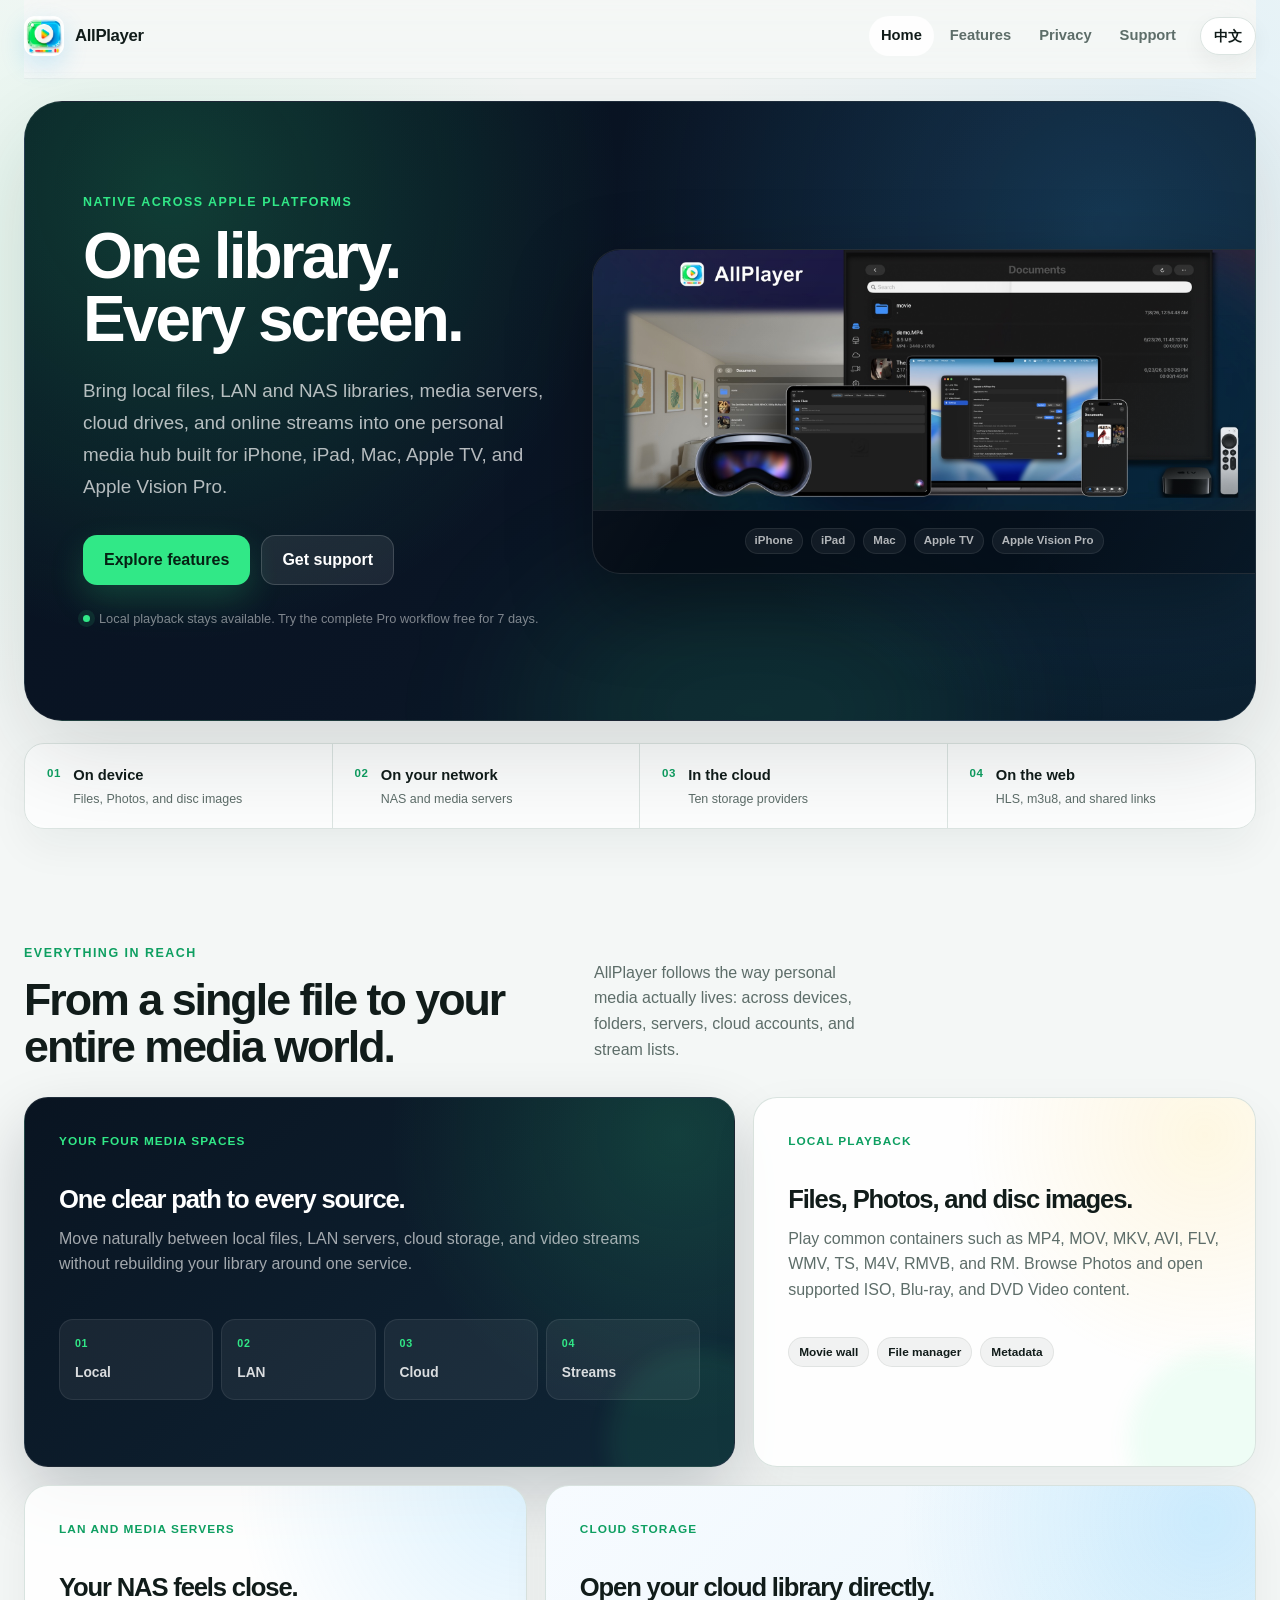
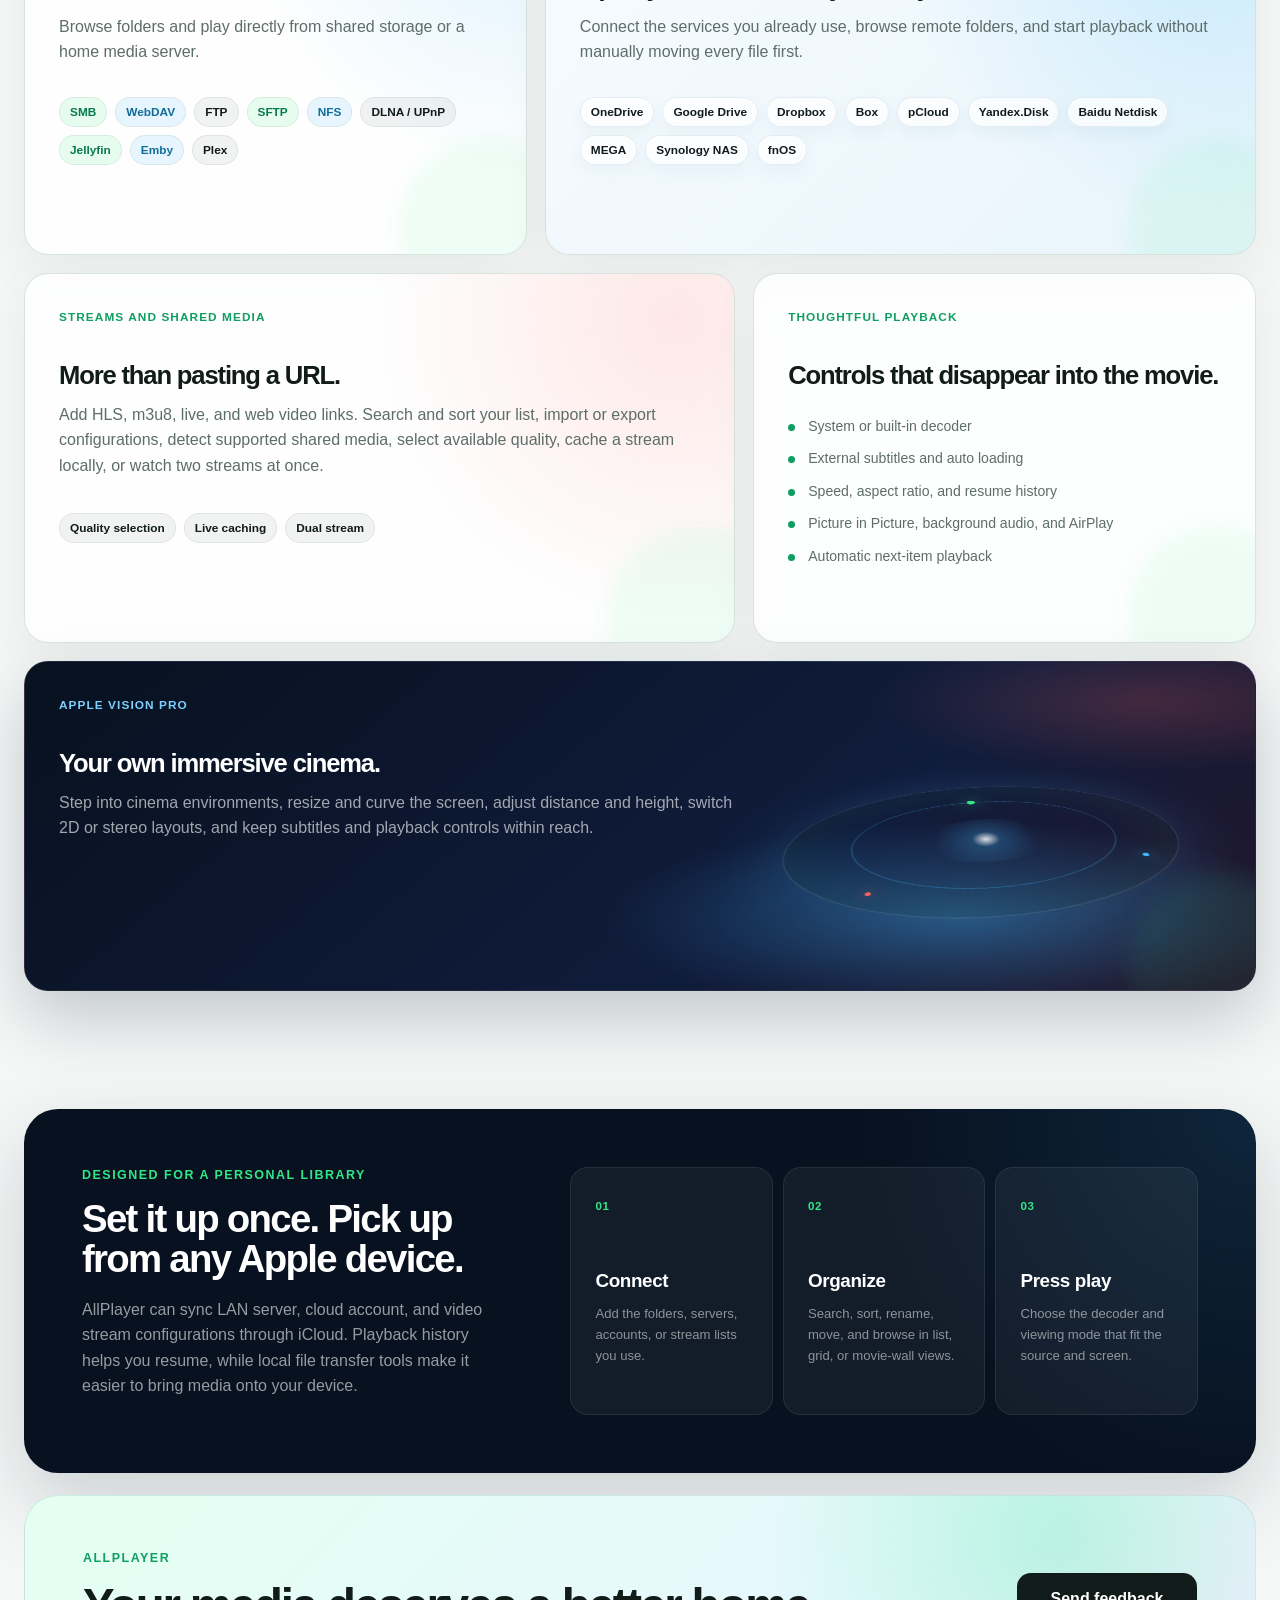
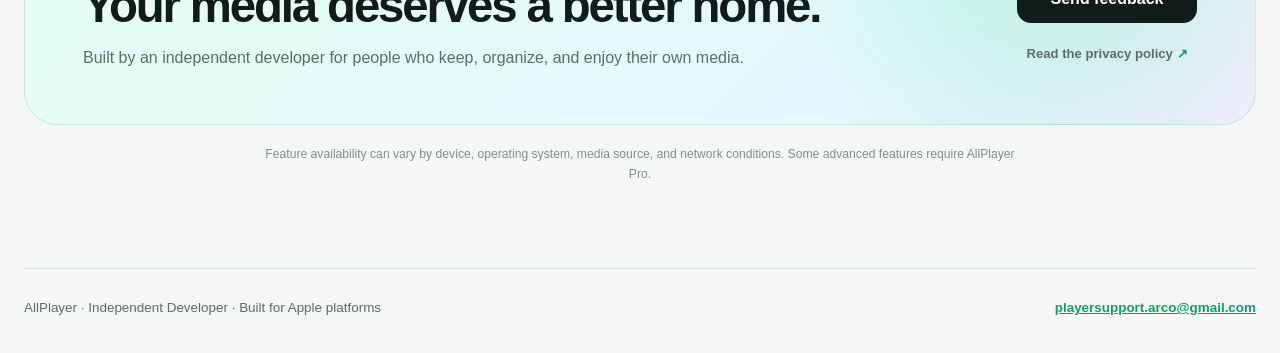
==== index.html @ f7b0c130 "feature: cloud" ====
<!DOCTYPE html>
<html lang="en">
<head>
    <meta charset="utf-8">
    <meta name="viewport" content="width=device-width, initial-scale=1">
    <meta name="description" content="AllPlayer brings local files, NAS and media servers, cloud drives, online streams, and immersive playback together across iPhone, iPad, Mac, Apple TV, and Apple Vision Pro.">
    <meta name="theme-color" content="#07111f">
    <meta property="og:type" content="website">
    <meta property="og:title" content="AllPlayer — One library. Every screen.">
    <meta property="og:description" content="A personal media hub for local files, LAN servers, cloud drives, streams, and Apple devices.">
    <meta property="og:image" content="https://playersupportarco.github.io/allplayer-site/hero-platforms.jpg">
    <meta property="og:url" content="https://playersupportarco.github.io/allplayer-site/index.html">
    <title>AllPlayer — Personal Media Hub for Apple Devices</title>
    <link rel="icon" href="app-icon.png">
    <link rel="stylesheet" href="styles.css">
</head>
<body>
    <header class="site-header">
        <a class="brand" href="index.html" aria-label="AllPlayer Home">
            <img src="app-icon.png" alt="AllPlayer app icon">
            <span>AllPlayer</span>
        </a>
        <div class="header-actions">
            <nav aria-label="Main navigation">
                <a href="index.html" aria-current="page" data-i18n="nav_home">Home</a>
                <a href="#features" data-i18n="nav_features" data-features-link>Features</a>
                <a href="privacy.html" data-i18n="nav_privacy">Privacy</a>
                <a href="support.html" data-i18n="nav_support">Support</a>
            </nav>
            <button class="lang-toggle" type="button" data-lang-toggle aria-label="Switch language">中文</button>
        </div>
    </header>

    <main class="home-main">
        <div data-lang-block="en">
            <section class="hero">
                <div class="hero-copy">
                    <p class="eyebrow">Native across Apple platforms</p>
                    <h1>One library.<br>Every screen.</h1>
                    <p class="lead">Bring local files, LAN and NAS libraries, media servers, cloud drives, and online streams into one personal media hub built for iPhone, iPad, Mac, Apple TV, and Apple Vision Pro.</p>
                    <div class="actions">
                        <a class="button primary" href="#features">Explore features</a>
                        <a class="button secondary" href="support.html">Get support</a>
                    </div>
                    <p class="hero-note"><span></span>Local playback stays available. Try the complete Pro workflow free for 7 days.</p>
                </div>

                <figure class="hero-visual">
                    <img src="hero-platforms.jpg" alt="AllPlayer running on Apple Vision Pro, iPad, Mac, iPhone, and Apple TV" width="2000" height="785" fetchpriority="high">
                    <figcaption>
                        <span>iPhone</span>
                        <span>iPad</span>
                        <span>Mac</span>
                        <span>Apple TV</span>
                        <span>Apple Vision Pro</span>
                    </figcaption>
                </figure>
            </section>

            <section class="source-rail" aria-label="AllPlayer media sources">
                <article><span class="source-index">01</span><div><strong>On device</strong><p>Files, Photos, and disc images</p></div></article>
                <article><span class="source-index">02</span><div><strong>On your network</strong><p>NAS and media servers</p></div></article>
                <article><span class="source-index">03</span><div><strong>In the cloud</strong><p>Ten storage providers</p></div></article>
                <article><span class="source-index">04</span><div><strong>On the web</strong><p>HLS, m3u8, and shared links</p></div></article>
            </section>

            <section class="home-section" id="features">
                <div class="section-heading home-heading">
                    <div>
                        <p class="eyebrow">Everything in reach</p>
                        <h2>From a single file to your entire media world.</h2>
                    </div>
                    <p>AllPlayer follows the way personal media actually lives: across devices, folders, servers, cloud accounts, and stream lists.</p>
                </div>

                <div class="feature-bento">
                    <article class="feature-card feature-wide feature-dark">
                        <span class="feature-kicker">Your four media spaces</span>
                        <h3>One clear path to every source.</h3>
                        <p>Move naturally between local files, LAN servers, cloud storage, and video streams without rebuilding your library around one service.</p>
                        <div class="mode-list" aria-label="AllPlayer main sections">
                            <span><b>01</b> Local</span>
                            <span><b>02</b> LAN</span>
                            <span><b>03</b> Cloud</span>
                            <span><b>04</b> Streams</span>
                        </div>
                    </article>

                    <article class="feature-card feature-local">
                        <span class="feature-kicker">Local playback</span>
                        <h3>Files, Photos, and disc images.</h3>
                        <p>Play common containers such as MP4, MOV, MKV, AVI, FLV, WMV, TS, M4V, RMVB, and RM. Browse Photos and open supported ISO, Blu-ray, and DVD Video content.</p>
                        <div class="mini-tags"><span>Movie wall</span><span>File manager</span><span>Metadata</span></div>
                    </article>

                    <article class="feature-card feature-lan">
                        <span class="feature-kicker">LAN and media servers</span>
                        <h3>Your NAS feels close.</h3>
                        <p>Browse folders and play directly from shared storage or a home media server.</p>
                        <div class="protocol-cloud">
                            <span>SMB</span><span>WebDAV</span><span>FTP</span><span>SFTP</span><span>NFS</span><span>DLNA / UPnP</span><span>Jellyfin</span><span>Emby</span><span>Plex</span>
                        </div>
                    </article>

                    <article class="feature-card feature-cloud">
                        <span class="feature-kicker">Cloud storage</span>
                        <h3>Open your cloud library directly.</h3>
                        <p>Connect the services you already use, browse remote folders, and start playback without manually moving every file first.</p>
                        <div class="provider-list">
                            <span>OneDrive</span><span>Google Drive</span><span>Dropbox</span><span>Box</span><span>pCloud</span><span>Yandex.Disk</span><span>Baidu Netdisk</span><span>MEGA</span><span>Synology NAS</span><span>fnOS</span>
                        </div>
                    </article>

                    <article class="feature-card feature-streams">
                        <span class="feature-kicker">Streams and shared media</span>
                        <h3>More than pasting a URL.</h3>
                        <p>Add HLS, m3u8, live, and web video links. Search and sort your list, import or export configurations, detect supported shared media, select available quality, cache a stream locally, or watch two streams at once.</p>
                        <div class="mini-tags"><span>Quality selection</span><span>Live caching</span><span>Dual stream</span></div>
                    </article>

                    <article class="feature-card feature-playback">
                        <span class="feature-kicker">Thoughtful playback</span>
                        <h3>Controls that disappear into the movie.</h3>
                        <ul class="compact-list">
                            <li>System or built-in decoder</li>
                            <li>External subtitles and auto loading</li>
                            <li>Speed, aspect ratio, and resume history</li>
                            <li>Picture in Picture, background audio, and AirPlay</li>
                            <li>Automatic next-item playback</li>
                        </ul>
                    </article>

                    <article class="feature-card feature-vision">
                        <span class="feature-kicker">Apple Vision Pro</span>
                        <h3>Your own immersive cinema.</h3>
                        <p>Step into cinema environments, resize and curve the screen, adjust distance and height, switch 2D or stereo layouts, and keep subtitles and playback controls within reach.</p>
                        <div class="vision-orbit" aria-hidden="true"><span></span><span></span><span></span></div>
                    </article>
                </div>
            </section>

            <section class="workflow-section">
                <div class="workflow-copy">
                    <p class="eyebrow">Designed for a personal library</p>
                    <h2>Set it up once. Pick up from any Apple device.</h2>
                    <p>AllPlayer can sync LAN server, cloud account, and video stream configurations through iCloud. Playback history helps you resume, while local file transfer tools make it easier to bring media onto your device.</p>
                </div>
                <ol class="workflow-grid">
                    <li><span>01</span><h3>Connect</h3><p>Add the folders, servers, accounts, or stream lists you use.</p></li>
                    <li><span>02</span><h3>Organize</h3><p>Search, sort, rename, move, and browse in list, grid, or movie-wall views.</p></li>
                    <li><span>03</span><h3>Press play</h3><p>Choose the decoder and viewing mode that fit the source and screen.</p></li>
                </ol>
            </section>

            <section class="cta-card">
                <div>
                    <p class="eyebrow">AllPlayer</p>
                    <h2>Your media deserves a better home.</h2>
                    <p>Built by an independent developer for people who keep, organize, and enjoy their own media.</p>
                </div>
                <div class="cta-actions">
                    <a class="button primary" href="mailto:playersupport.arco@gmail.com?subject=AllPlayer%20Feedback">Send feedback</a>
                    <a class="text-link" href="privacy.html">Read the privacy policy <span>↗</span></a>
                </div>
            </section>
            <p class="availability-note">Feature availability can vary by device, operating system, media source, and network conditions. Some advanced features require AllPlayer Pro.</p>
        </div>

        <div data-lang-block="zh" hidden>
            <section class="hero">
                <div class="hero-copy">
                    <p class="eyebrow">为 Apple 全平台而生</p>
                    <h1>一处管理，<br>随处播放。</h1>
                    <p class="lead">把本机文件、局域网与 NAS、家庭媒体服务器、主流云盘和在线视频流，带进同一个个人媒体中心；覆盖 iPhone、iPad、Mac、Apple TV 和 Apple Vision Pro。</p>
                    <div class="actions">
                        <a class="button primary" href="#features-zh">查看完整功能</a>
                        <a class="button secondary" href="support.html">获取技术支持</a>
                    </div>
                    <p class="hero-note"><span></span>本地基础播放可持续使用，完整 Pro 功能可免费体验 7 天。</p>
                </div>

                <figure class="hero-visual">
                    <img src="hero-platforms.jpg" alt="AllPlayer 在 Apple Vision Pro、iPad、Mac、iPhone 和 Apple TV 上运行" width="2000" height="785" fetchpriority="high">
                    <figcaption>
                        <span>iPhone</span>
                        <span>iPad</span>
                        <span>Mac</span>
                        <span>Apple TV</span>
                        <span>Apple Vision Pro</span>
                    </figcaption>
                </figure>
            </section>

            <section class="source-rail" aria-label="AllPlayer 媒体来源">
                <article><span class="source-index">01</span><div><strong>本机内容</strong><p>文件、照片与光盘镜像</p></div></article>
                <article><span class="source-index">02</span><div><strong>局域网内容</strong><p>NAS 与家庭媒体服务器</p></div></article>
                <article><span class="source-index">03</span><div><strong>云端内容</strong><p>连接 10 种云端存储</p></div></article>
                <article><span class="source-index">04</span><div><strong>在线视频流</strong><p>HLS、m3u8 与分享链接</p></div></article>
            </section>

            <section class="home-section" id="features-zh">
                <div class="section-heading home-heading">
                    <div>
                        <p class="eyebrow">所有内容，触手可及</p>
                        <h2>从一个视频文件，到你的整个媒体世界。</h2>
                    </div>
                    <p>AllPlayer 按照个人媒体真实存在的方式来组织内容：它们可能在不同设备、文件夹、服务器、云盘账号或视频流列表中。</p>
                </div>

                <div class="feature-bento">
                    <article class="feature-card feature-wide feature-dark">
                        <span class="feature-kicker">四类媒体空间</span>
                        <h3>每一种来源，都有清晰入口。</h3>
                        <p>在本机文件、局域网服务器、云端存储和在线视频流之间自然切换，不必为了一个播放器重新整理全部媒体。</p>
                        <div class="mode-list" aria-label="AllPlayer 主要栏目">
                            <span><b>01</b> 本机</span>
                            <span><b>02</b> 局域网</span>
                            <span><b>03</b> 云端</span>
                            <span><b>04</b> 视频流</span>
                        </div>
                    </article>

                    <article class="feature-card feature-local">
                        <span class="feature-kicker">本地播放</span>
                        <h3>文件、照片与光盘镜像。</h3>
                        <p>播放 MP4、MOV、MKV、AVI、FLV、WMV、TS、M4V、RMVB、RM 等常见格式；浏览系统照片图库，并打开受支持的 ISO、Blu-ray 与 DVD Video 内容。</p>
                        <div class="mini-tags"><span>电影墙</span><span>文件管理</span><span>影视信息</span></div>
                    </article>

                    <article class="feature-card feature-lan">
                        <span class="feature-kicker">局域网与媒体服务器</span>
                        <h3>让 NAS 像本机一样顺手。</h3>
                        <p>浏览共享文件夹，或从家庭媒体服务器直接开始播放。</p>
                        <div class="protocol-cloud">
                            <span>SMB</span><span>WebDAV</span><span>FTP</span><span>SFTP</span><span>NFS</span><span>DLNA / UPnP</span><span>Jellyfin</span><span>Emby</span><span>Plex</span>
                        </div>
                    </article>

                    <article class="feature-card feature-cloud">
                        <span class="feature-kicker">云端存储</span>
                        <h3>直接打开你的云端媒体库。</h3>
                        <p>连接正在使用的云端服务，浏览远程目录并开始播放，无需先手动搬运每一个文件。</p>
                        <div class="provider-list">
                            <span>OneDrive</span><span>Google Drive</span><span>Dropbox</span><span>Box</span><span>pCloud</span><span>Yandex.Disk</span><span>百度网盘</span><span>MEGA</span><span>群晖 NAS</span><span>飞牛 fnOS</span>
                        </div>
                    </article>

                    <article class="feature-card feature-streams">
                        <span class="feature-kicker">视频流与分享内容</span>
                        <h3>不只是粘贴一个 URL。</h3>
                        <p>添加 HLS、m3u8、直播流或网页视频链接；搜索与排序列表、导入导出配置、识别支持的分享媒体、切换可用清晰度、缓存直播流到本地，或同时观看两个视频流。</p>
                        <div class="mini-tags"><span>清晰度选择</span><span>直播缓存</span><span>双路播放</span></div>
                    </article>

                    <article class="feature-card feature-playback">
                        <span class="feature-kicker">细致播放体验</span>
                        <h3>需要时够强大，观看时不打扰。</h3>
                        <ul class="compact-list">
                            <li>系统解码器与内置解码器自由选择</li>
                            <li>外挂字幕与同目录字幕自动加载</li>
                            <li>倍速、画面比例与历史进度续播</li>
                            <li>画中画、后台音频与 AirPlay</li>
                            <li>列表下一个媒体自动播放</li>
                        </ul>
                    </article>

                    <article class="feature-card feature-vision">
                        <span class="feature-kicker">Apple Vision Pro</span>
                        <h3>把私人影院戴在眼前。</h3>
                        <p>进入不同影院环境，调整屏幕大小、曲率、距离与高度，在 2D 和立体布局之间切换，同时让字幕和播放控制始终触手可及。</p>
                        <div class="vision-orbit" aria-hidden="true"><span></span><span></span><span></span></div>
                    </article>
                </div>
            </section>

            <section class="workflow-section">
                <div class="workflow-copy">
                    <p class="eyebrow">为个人媒体库设计</p>
                    <h2>配置一次，在不同 Apple 设备继续使用。</h2>
                    <p>AllPlayer 可通过 iCloud 同步局域网服务器、云端账号和视频流配置；播放历史帮助你从上次进度继续，本机文件传输工具则让导入媒体更轻松。</p>
                </div>
                <ol class="workflow-grid">
                    <li><span>01</span><h3>连接</h3><p>添加常用文件夹、服务器、云端账号或视频流列表。</p></li>
                    <li><span>02</span><h3>整理</h3><p>搜索、排序、重命名和移动，并用列表、网格或电影墙浏览。</p></li>
                    <li><span>03</span><h3>开始播放</h3><p>按媒体来源和屏幕选择合适的解码器与观看模式。</p></li>
                </ol>
            </section>

            <section class="cta-card">
                <div>
                    <p class="eyebrow">AllPlayer</p>
                    <h2>让你的媒体，有一个更好的家。</h2>
                    <p>由独立开发者打造，献给认真收藏、整理与享受自己媒体内容的人。</p>
                </div>
                <div class="cta-actions">
                    <a class="button primary" href="mailto:playersupport.arco@gmail.com?subject=AllPlayer%20Feedback">发送反馈</a>
                    <a class="text-link" href="privacy.html">查看隐私政策 <span>↗</span></a>
                </div>
            </section>
            <p class="availability-note">具体功能可能因设备、系统版本、媒体来源和网络条件而异；部分高级功能需要 AllPlayer Pro。</p>
        </div>
    </main>

    <footer class="site-footer">
        <p data-i18n="footer_platform">AllPlayer · Independent Developer · Built for Apple platforms</p>
        <p><a href="mailto:playersupport.arco@gmail.com">playersupport.arco@gmail.com</a></p>
    </footer>
    <script src="script.js"></script>
</body>
</html>
---- styles.css ----
:root {
    color-scheme: light;
    --bg: #f4f7f6;
    --surface: #ffffff;
    --surface-soft: #eaf0ee;
    --ink: #111c1a;
    --muted: #5d6d69;
    --line: #dbe4e1;
    --night: #07111f;
    --night-soft: #101d2d;
    --green: #31e887;
    --green-deep: #0e9f61;
    --blue: #42b9ff;
    --red: #ff625c;
    --yellow: #ffc93d;
    --shadow: 0 32px 90px rgba(20, 35, 32, 0.14);
    --radius-lg: 34px;
    --radius-md: 24px;
    --radius-sm: 16px;
}

* {
    box-sizing: border-box;
}

html {
    scroll-behavior: smooth;
}

body {
    margin: 0;
    color: var(--ink);
    background:
        radial-gradient(circle at 10% 8%, rgba(49, 232, 135, 0.09), transparent 28rem),
        radial-gradient(circle at 94% 2%, rgba(66, 185, 255, 0.09), transparent 31rem),
        var(--bg);
    font-family: -apple-system, BlinkMacSystemFont, "SF Pro Display", "Segoe UI", sans-serif;
    font-size: 16px;
    line-height: 1.6;
    text-rendering: optimizeLegibility;
}

img {
    max-width: 100%;
}

a {
    color: inherit;
}

[hidden] {
    display: none !important;
}

.site-header,
.site-footer,
.home-main,
main.page {
    width: min(100% - 48px, 1280px);
    margin-inline: auto;
}

.site-header {
    position: sticky;
    top: 0;
    z-index: 50;
    display: flex;
    align-items: center;
    justify-content: space-between;
    gap: 24px;
    padding: 16px 0;
    background: rgba(244, 247, 246, 0.82);
    border-bottom: 1px solid rgba(219, 228, 225, 0.72);
    backdrop-filter: blur(20px) saturate(150%);
}

.site-header::before {
    position: fixed;
    top: 0;
    right: 0;
    left: 0;
    z-index: -1;
    height: 78px;
    content: "";
    background: rgba(244, 247, 246, 0.72);
    border-bottom: 1px solid rgba(219, 228, 225, 0.55);
    backdrop-filter: blur(20px) saturate(150%);
}

.brand {
    display: inline-flex;
    align-items: center;
    gap: 11px;
    min-width: max-content;
    font-size: 1.05rem;
    font-weight: 800;
    letter-spacing: -0.02em;
    text-decoration: none;
}

.brand img {
    width: 40px;
    height: 40px;
    border-radius: 11px;
    box-shadow: 0 9px 24px rgba(13, 156, 232, 0.18);
}

.header-actions,
nav {
    display: flex;
    align-items: center;
}

.header-actions {
    justify-content: flex-end;
    gap: 12px;
}

nav {
    flex-wrap: wrap;
    justify-content: flex-end;
    gap: 4px;
}

nav a {
    padding: 8px 12px;
    color: var(--muted);
    font-size: 0.92rem;
    font-weight: 650;
    text-decoration: none;
    border-radius: 999px;
    transition: color 160ms ease, background 160ms ease;
}

nav a:hover,
nav a:focus-visible,
nav a[aria-current="page"] {
    color: var(--ink);
    background: rgba(255, 255, 255, 0.88);
}

.lang-toggle {
    min-height: 38px;
    padding: 7px 13px;
    color: var(--ink);
    font: inherit;
    font-size: 0.88rem;
    font-weight: 750;
    background: var(--surface);
    border: 1px solid var(--line);
    border-radius: 999px;
    box-shadow: 0 8px 22px rgba(18, 32, 29, 0.06);
    cursor: pointer;
    transition: transform 160ms ease, border-color 160ms ease;
}

.lang-toggle:hover,
.lang-toggle:focus-visible {
    border-color: rgba(14, 159, 97, 0.55);
    transform: translateY(-1px);
}

.home-main {
    padding: 28px 0 84px;
}

.hero {
    position: relative;
    isolation: isolate;
    display: grid;
    grid-template-columns: minmax(390px, 0.82fr) minmax(520px, 1.18fr);
    align-items: center;
    gap: 48px;
    min-height: 620px;
    padding: 64px 0 64px 58px;
    overflow: hidden;
    color: #fff;
    background:
        radial-gradient(circle at 12% 15%, rgba(49, 232, 135, 0.20), transparent 28rem),
        radial-gradient(circle at 88% 20%, rgba(66, 185, 255, 0.20), transparent 31rem),
        linear-gradient(140deg, #07111f 0%, #0a1525 54%, #0b2030 100%);
    border: 1px solid rgba(255, 255, 255, 0.08);
    border-radius: 38px;
    box-shadow: var(--shadow);
}

.hero::after {
    position: absolute;
    right: 22%;
    bottom: -120px;
    z-index: -1;
    width: 460px;
    height: 260px;
    content: "";
    background: rgba(49, 232, 135, 0.10);
    filter: blur(70px);
    border-radius: 50%;
}

.hero-copy {
    position: relative;
    z-index: 2;
    max-width: 590px;
    animation: hero-copy-in 600ms cubic-bezier(.2, .8, .2, 1) both;
}

.eyebrow {
    margin: 0 0 14px;
    color: var(--green-deep);
    font-size: 0.78rem;
    font-weight: 850;
    letter-spacing: 0.12em;
    line-height: 1.4;
    text-transform: uppercase;
}

.hero .eyebrow,
.workflow-section .eyebrow {
    color: var(--green);
}

h1,
h2,
h3,
p {
    margin-top: 0;
}

h1,
h2,
h3 {
    letter-spacing: -0.045em;
}

h1 {
    margin-bottom: 24px;
    font-size: clamp(3.25rem, 5vw, 5.3rem);
    line-height: 0.98;
}

h2 {
    margin-bottom: 18px;
    font-size: clamp(2.35rem, 4vw, 4.25rem);
    line-height: 1.04;
}

h3 {
    margin-bottom: 11px;
    font-size: clamp(1.38rem, 2vw, 1.8rem);
    line-height: 1.16;
}

.lead {
    max-width: 700px;
    color: var(--muted);
    font-size: clamp(1.03rem, 1.5vw, 1.18rem);
    line-height: 1.7;
}

.hero .lead {
    max-width: 570px;
    color: rgba(255, 255, 255, 0.70);
}

.actions {
    display: flex;
    flex-wrap: wrap;
    gap: 11px;
    margin-top: 32px;
}

.button {
    display: inline-flex;
    align-items: center;
    justify-content: center;
    min-height: 50px;
    padding: 12px 20px;
    font-weight: 780;
    line-height: 1.2;
    text-decoration: none;
    border: 1px solid transparent;
    border-radius: 14px;
    transition: transform 160ms ease, box-shadow 160ms ease, background 160ms ease;
}

.button:hover,
.button:focus-visible {
    transform: translateY(-2px);
}

.button.primary {
    color: #052113;
    background: var(--green);
    box-shadow: 0 14px 34px rgba(49, 232, 135, 0.20);
}

.button.primary:hover,
.button.primary:focus-visible {
    background: #5bf29c;
    box-shadow: 0 16px 38px rgba(49, 232, 135, 0.27);
}

.button.secondary {
    color: #fff;
    background: rgba(255, 255, 255, 0.08);
    border-color: rgba(255, 255, 255, 0.16);
}

.button.secondary:hover,
.button.secondary:focus-visible {
    background: rgba(255, 255, 255, 0.13);
}

.hero-note {
    display: flex;
    align-items: flex-start;
    gap: 9px;
    margin: 24px 0 0;
    color: rgba(255, 255, 255, 0.48);
    font-size: 0.8rem;
    line-height: 1.5;
}

.hero-note span {
    flex: 0 0 auto;
    width: 7px;
    height: 7px;
    margin-top: 6px;
    background: var(--green);
    border-radius: 50%;
    box-shadow: 0 0 0 5px rgba(49, 232, 135, 0.10);
}

.hero-visual {
    position: relative;
    z-index: 1;
    width: 100%;
    margin: 0;
    overflow: hidden;
    background: rgba(3, 10, 18, 0.78);
    border: 1px solid rgba(255, 255, 255, 0.12);
    border-right: 0;
    border-radius: 28px 0 0 28px;
    box-shadow: 0 28px 80px rgba(0, 0, 0, 0.34);
    animation: hero-visual-in 750ms 100ms cubic-bezier(.2, .8, .2, 1) both;
}

.hero-visual::after {
    position: absolute;
    inset: 0;
    pointer-events: none;
    content: "";
    background: linear-gradient(120deg, rgba(255, 255, 255, 0.05), transparent 30%, transparent 70%, rgba(66, 185, 255, 0.05));
}

.hero-visual img {
    display: block;
    width: 100%;
    height: auto;
}

.hero-visual figcaption {
    position: relative;
    z-index: 1;
    display: flex;
    flex-wrap: wrap;
    align-items: center;
    justify-content: center;
    gap: 8px;
    padding: 17px 20px 19px;
    border-top: 1px solid rgba(255, 255, 255, 0.08);
}

.hero-visual figcaption span {
    padding: 5px 9px;
    color: rgba(255, 255, 255, 0.68);
    font-size: 0.72rem;
    font-weight: 720;
    line-height: 1.2;
    background: rgba(255, 255, 255, 0.06);
    border: 1px solid rgba(255, 255, 255, 0.08);
    border-radius: 999px;
}

.source-rail {
    display: grid;
    grid-template-columns: repeat(4, minmax(0, 1fr));
    margin: 22px 0 0;
    overflow: hidden;
    background: rgba(255, 255, 255, 0.78);
    border: 1px solid var(--line);
    border-radius: 20px;
    box-shadow: 0 18px 42px rgba(19, 34, 31, 0.05);
}

.source-rail article {
    display: flex;
    align-items: flex-start;
    gap: 12px;
    min-width: 0;
    padding: 20px 22px;
    border-right: 1px solid var(--line);
}

.source-rail article:last-child {
    border-right: 0;
}

.source-index {
    flex: 0 0 auto;
    color: var(--green-deep);
    font-size: 0.72rem;
    font-weight: 850;
    letter-spacing: 0.06em;
}

.source-rail strong,
.source-rail p {
    display: block;
}

.source-rail strong {
    margin-bottom: 2px;
    font-size: 0.92rem;
}

.source-rail p {
    margin: 0;
    color: var(--muted);
    font-size: 0.78rem;
    line-height: 1.45;
}

.home-section {
    padding: 116px 0 36px;
    scroll-margin-top: 90px;
}

.home-heading {
    display: grid;
    grid-template-columns: minmax(0, 1.45fr) minmax(280px, 0.55fr);
    align-items: end;
    gap: 68px;
    margin-bottom: 42px;
}

.home-heading h2 {
    max-width: 880px;
    margin-bottom: 0;
}

.home-heading > p {
    margin: 0 0 7px;
    color: var(--muted);
}

.feature-bento {
    display: grid;
    grid-template-columns: repeat(12, minmax(0, 1fr));
    gap: 18px;
}

.feature-card {
    position: relative;
    grid-column: span 6;
    min-height: 370px;
    padding: 34px;
    overflow: hidden;
    background: rgba(255, 255, 255, 0.82);
    border: 1px solid rgba(214, 225, 221, 0.92);
    border-radius: var(--radius-md);
    box-shadow: 0 18px 50px rgba(18, 33, 30, 0.06);
}

.feature-card::after {
    position: absolute;
    right: -54px;
    bottom: -64px;
    width: 180px;
    height: 180px;
    content: "";
    background: rgba(49, 232, 135, 0.08);
    filter: blur(10px);
    border-radius: 50%;
}

.feature-card > * {
    position: relative;
    z-index: 1;
}

.feature-card p,
.compact-list {
    color: var(--muted);
}

.feature-kicker {
    display: block;
    margin-bottom: 34px;
    color: var(--green-deep);
    font-size: 0.74rem;
    font-weight: 850;
    letter-spacing: 0.09em;
    text-transform: uppercase;
}

.feature-wide {
    grid-column: span 7;
}

.feature-local {
    grid-column: span 5;
    background:
        radial-gradient(circle at 90% 10%, rgba(255, 201, 61, 0.14), transparent 15rem),
        rgba(255, 255, 255, 0.88);
}

.feature-dark {
    color: #fff;
    background:
        radial-gradient(circle at 92% 10%, rgba(49, 232, 135, 0.16), transparent 18rem),
        linear-gradient(140deg, #091421, #102637);
    border-color: rgba(255, 255, 255, 0.08);
    box-shadow: 0 28px 64px rgba(7, 17, 31, 0.20);
}

.feature-dark p {
    max-width: 610px;
    color: rgba(255, 255, 255, 0.62);
}

.feature-dark .feature-kicker {
    color: var(--green);
}

.mode-list {
    display: grid;
    grid-template-columns: repeat(4, minmax(0, 1fr));
    gap: 8px;
    margin-top: 42px;
}

.mode-list span {
    display: flex;
    flex-direction: column;
    gap: 10px;
    padding: 15px;
    color: rgba(255, 255, 255, 0.84);
    font-size: 0.86rem;
    font-weight: 750;
    background: rgba(255, 255, 255, 0.06);
    border: 1px solid rgba(255, 255, 255, 0.08);
    border-radius: 14px;
}

.mode-list b {
    color: var(--green);
    font-size: 0.67rem;
    letter-spacing: 0.06em;
}

.mini-tags,
.protocol-cloud,
.provider-list {
    display: flex;
    flex-wrap: wrap;
    gap: 8px;
}

.mini-tags {
    margin-top: 34px;
}

.mini-tags span,
.protocol-cloud span,
.provider-list span {
    padding: 7px 10px;
    font-size: 0.74rem;
    font-weight: 720;
    line-height: 1.2;
    background: rgba(10, 31, 26, 0.05);
    border: 1px solid rgba(10, 31, 26, 0.07);
    border-radius: 999px;
}

.feature-lan {
    grid-column: span 5;
    background:
        radial-gradient(circle at 100% 0%, rgba(66, 185, 255, 0.17), transparent 18rem),
        rgba(255, 255, 255, 0.85);
}

.protocol-cloud {
    margin-top: 32px;
}

.protocol-cloud span:nth-child(3n + 1) {
    color: #087a49;
    background: rgba(49, 232, 135, 0.12);
}

.protocol-cloud span:nth-child(3n + 2) {
    color: #0f6d99;
    background: rgba(66, 185, 255, 0.12);
}

.feature-cloud {
    grid-column: span 7;
    background:
        radial-gradient(circle at 93% 9%, rgba(66, 185, 255, 0.20), transparent 19rem),
        linear-gradient(135deg, #f7fbff, #e8f5fb);
}

.provider-list {
    margin-top: 32px;
}

.provider-list span {
    background: rgba(255, 255, 255, 0.72);
    border-color: rgba(74, 124, 147, 0.12);
    box-shadow: 0 7px 15px rgba(47, 92, 114, 0.05);
}

.feature-streams {
    grid-column: span 7;
    background:
        radial-gradient(circle at 92% 12%, rgba(255, 98, 92, 0.14), transparent 19rem),
        rgba(255, 255, 255, 0.86);
}

.feature-playback {
    grid-column: span 5;
}

.compact-list {
    display: grid;
    gap: 10px;
    margin: 24px 0 0;
    padding: 0;
    list-style: none;
}

.compact-list li {
    position: relative;
    padding-left: 20px;
    font-size: 0.88rem;
}

.compact-list li::before {
    position: absolute;
    top: 0.62em;
    left: 0;
    width: 7px;
    height: 7px;
    content: "";
    background: var(--green-deep);
    border-radius: 50%;
}

.feature-vision {
    grid-column: span 12;
    min-height: 330px;
    padding-right: min(44%, 510px);
    color: #fff;
    background:
        radial-gradient(ellipse at 76% 78%, rgba(66, 185, 255, 0.33), transparent 22rem),
        radial-gradient(ellipse at 91% 12%, rgba(255, 98, 92, 0.20), transparent 17rem),
        linear-gradient(140deg, #07111f, #101c3c 64%, #231529);
    border-color: rgba(255, 255, 255, 0.08);
    box-shadow: 0 28px 66px rgba(7, 17, 31, 0.20);
}

.feature-vision .feature-kicker {
    color: #7cd0ff;
}

.feature-vision p {
    color: rgba(255, 255, 255, 0.62);
}

.vision-orbit {
    position: absolute;
    right: 6%;
    bottom: 10%;
    width: 34%;
    max-width: 390px;
    aspect-ratio: 1.65;
    border: 1px solid rgba(255, 255, 255, 0.15);
    border-radius: 50%;
    transform: perspective(500px) rotateX(58deg) rotateZ(-7deg);
    box-shadow: 0 0 80px rgba(66, 185, 255, 0.18), inset 0 0 70px rgba(49, 232, 135, 0.08);
}

.vision-orbit::before,
.vision-orbit::after,
.vision-orbit span {
    position: absolute;
    border-radius: 50%;
}

.vision-orbit::before {
    inset: 16%;
    content: "";
    border: 1px solid rgba(66, 185, 255, 0.35);
}

.vision-orbit::after {
    inset: 33%;
    content: "";
    background: radial-gradient(circle, rgba(255, 255, 255, 0.85), rgba(66, 185, 255, 0.22) 18%, transparent 67%);
}

.vision-orbit span:nth-child(1) {
    top: 14%;
    left: 47%;
    width: 9px;
    height: 9px;
    background: var(--green);
    box-shadow: 0 0 22px var(--green);
}

.vision-orbit span:nth-child(2) {
    right: 11%;
    bottom: 29%;
    width: 6px;
    height: 6px;
    background: var(--blue);
    box-shadow: 0 0 18px var(--blue);
}

.vision-orbit span:nth-child(3) {
    bottom: 17%;
    left: 21%;
    width: 5px;
    height: 5px;
    background: var(--red);
    box-shadow: 0 0 15px var(--red);
}

.workflow-section {
    display: grid;
    grid-template-columns: minmax(0, 0.8fr) minmax(520px, 1.2fr);
    gap: 70px;
    margin-top: 82px;
    padding: 58px;
    color: #fff;
    background:
        radial-gradient(circle at 100% 0%, rgba(66, 185, 255, 0.12), transparent 25rem),
        var(--night);
    border-radius: var(--radius-lg);
    box-shadow: 0 30px 80px rgba(7, 17, 31, 0.17);
}

.workflow-copy h2 {
    font-size: clamp(2.15rem, 3vw, 3.2rem);
}

.workflow-copy > p:last-child {
    color: rgba(255, 255, 255, 0.58);
}

.workflow-grid {
    display: grid;
    grid-template-columns: repeat(3, minmax(0, 1fr));
    gap: 10px;
    margin: 0;
    padding: 0;
    list-style: none;
}

.workflow-grid li {
    min-height: 245px;
    padding: 24px;
    background: rgba(255, 255, 255, 0.05);
    border: 1px solid rgba(255, 255, 255, 0.08);
    border-radius: 18px;
}

.workflow-grid li > span {
    display: inline-block;
    margin-bottom: 54px;
    color: var(--green);
    font-size: 0.72rem;
    font-weight: 850;
    letter-spacing: 0.06em;
}

.workflow-grid h3 {
    font-size: 1.18rem;
    letter-spacing: -0.02em;
}

.workflow-grid p {
    margin: 0;
    color: rgba(255, 255, 255, 0.52);
    font-size: 0.82rem;
}

.cta-card {
    display: grid;
    grid-template-columns: minmax(0, 1fr) auto;
    align-items: end;
    gap: 40px;
    margin-top: 22px;
    padding: 54px 58px;
    background:
        radial-gradient(circle at 84% 18%, rgba(49, 232, 135, 0.25), transparent 18rem),
        linear-gradient(135deg, #e5fff1, #e6f7ff 70%, #f4ecff);
    border: 1px solid rgba(54, 160, 113, 0.16);
    border-radius: var(--radius-lg);
}

.cta-card h2 {
    max-width: 850px;
    margin-bottom: 14px;
    font-size: clamp(2.1rem, 3.7vw, 3.8rem);
}

.cta-card > div > p:last-child {
    max-width: 680px;
    margin-bottom: 0;
    color: var(--muted);
}

.cta-actions {
    display: flex;
    flex-direction: column;
    align-items: stretch;
    gap: 14px;
    min-width: 180px;
}

.cta-actions .button.primary {
    color: #fff;
    background: var(--ink);
    box-shadow: none;
}

.cta-actions .button.primary:hover,
.cta-actions .button.primary:focus-visible {
    background: #25322f;
}

.text-link {
    padding: 6px;
    color: var(--muted);
    font-size: 0.82rem;
    font-weight: 750;
    text-align: center;
    text-decoration: none;
}

.text-link span {
    color: var(--green-deep);
}

.availability-note {
    max-width: 760px;
    margin: 20px auto 0;
    color: #81908c;
    font-size: 0.76rem;
    text-align: center;
}

.site-footer {
    display: flex;
    justify-content: space-between;
    gap: 18px;
    padding: 28px 0 34px;
    color: var(--muted);
    border-top: 1px solid var(--line);
}

.site-footer p {
    margin: 0;
    font-size: 0.84rem;
}

.site-footer a,
.content a {
    color: var(--green-deep);
    font-weight: 750;
}

/* Privacy and support pages */
main.page {
    max-width: 980px;
    padding: 20px 0 76px;
}

.page-hero,
.section,
.content {
    padding: 66px 0;
    border-top: 1px solid var(--line);
}

.page-hero {
    padding-top: 72px;
    border-top: 0;
}

.page-hero h1 {
    max-width: 760px;
    font-size: clamp(2.8rem, 5vw, 4.7rem);
}

.page-hero .lead {
    max-width: 800px;
}

.section-heading {
    max-width: 850px;
    margin-bottom: 28px;
}

.section-heading h2 {
    font-size: clamp(2rem, 3.5vw, 3.2rem);
}

.info-grid {
    display: grid;
    grid-template-columns: repeat(3, minmax(0, 1fr));
    gap: 15px;
}

.info-grid > div,
.contact-box {
    padding: 24px;
    background: rgba(255, 255, 255, 0.82);
    border: 1px solid var(--line);
    border-radius: var(--radius-sm);
    box-shadow: 0 14px 38px rgba(18, 33, 30, 0.05);
}

.info-grid h3 {
    font-size: 1.08rem;
    letter-spacing: -0.02em;
}

.info-grid p,
.content p,
.content li {
    color: var(--muted);
}

.support-hero {
    display: grid;
    grid-template-columns: minmax(0, 1fr) minmax(280px, 340px);
    gap: 28px;
    align-items: end;
}

.support-hero .eyebrow,
.support-hero h1,
.support-hero .lead {
    grid-column: 1;
}

.contact-box {
    grid-column: 2;
    grid-row: 1 / span 3;
}

.contact-box span {
    display: block;
    margin-bottom: 8px;
    color: var(--muted);
    font-size: 0.82rem;
}

.contact-box a {
    overflow-wrap: anywhere;
    color: var(--green-deep);
    font-weight: 800;
}

.content {
    display: grid;
    gap: 22px;
}

.content article {
    padding: 27px;
    background: rgba(255, 255, 255, 0.64);
    border: 1px solid var(--line);
    border-radius: var(--radius-sm);
}

.content h2 {
    margin-bottom: 10px;
    font-size: 1.55rem;
    letter-spacing: -0.03em;
}

.content p:last-child,
.content ul:last-child {
    margin-bottom: 0;
}

.content ul {
    padding-left: 1.2rem;
}

@keyframes hero-copy-in {
    from {
        opacity: 0;
        transform: translateY(16px);
    }
    to {
        opacity: 1;
        transform: translateY(0);
    }
}

@keyframes hero-visual-in {
    from {
        opacity: 0;
        transform: translateX(26px) scale(0.985);
    }
    to {
        opacity: 1;
        transform: translateX(0) scale(1);
    }
}

@media (max-width: 1120px) {
    .hero {
        grid-template-columns: minmax(340px, 0.82fr) minmax(430px, 1.18fr);
        gap: 34px;
        min-height: 570px;
        padding: 48px 0 48px 42px;
    }

    h1 {
        font-size: clamp(3rem, 5vw, 4.25rem);
    }

    .workflow-section {
        grid-template-columns: 1fr;
    }
}

@media (max-width: 900px) {
    .site-header,
    .site-footer,
    .home-main,
    main.page {
        width: min(100% - 36px, 1280px);
    }

    .site-header {
        align-items: flex-start;
    }

    .header-actions {
        align-items: flex-end;
        flex-direction: column-reverse;
        gap: 7px;
    }

    .hero {
        grid-template-columns: 1fr;
        gap: 38px;
        padding: 54px 0 0 36px;
    }

    .hero-copy {
        max-width: 680px;
        padding-right: 36px;
    }

    .hero-visual {
        margin-left: auto;
        border-bottom-right-radius: 0;
    }

    .source-rail {
        grid-template-columns: repeat(2, minmax(0, 1fr));
    }

    .source-rail article:nth-child(2) {
        border-right: 0;
    }

    .source-rail article:nth-child(-n + 2) {
        border-bottom: 1px solid var(--line);
    }

    .home-heading {
        grid-template-columns: 1fr;
        gap: 18px;
    }

    .home-heading > p {
        max-width: 680px;
    }

    .feature-card,
    .feature-wide,
    .feature-local,
    .feature-lan,
    .feature-cloud,
    .feature-streams,
    .feature-playback {
        grid-column: span 12;
    }

    .workflow-grid {
        grid-template-columns: 1fr;
    }

    .workflow-grid li {
        min-height: 0;
    }

    .workflow-grid li > span {
        margin-bottom: 28px;
    }

    .cta-card {
        grid-template-columns: 1fr;
        align-items: start;
    }

    .cta-actions {
        align-items: flex-start;
    }

    .support-hero {
        grid-template-columns: 1fr;
    }

    .contact-box,
    .support-hero .eyebrow,
    .support-hero h1,
    .support-hero .lead {
        grid-column: auto;
        grid-row: auto;
    }

    .info-grid {
        grid-template-columns: 1fr;
    }
}

@media (max-width: 620px) {
    .site-header,
    .site-footer,
    .home-main,
    main.page {
        width: min(100% - 28px, 1280px);
    }

    .site-header {
        position: relative;
        flex-direction: column;
        gap: 12px;
        padding: 14px 0 16px;
    }

    .site-header::before {
        display: none;
    }

    .header-actions {
        width: 100%;
        align-items: flex-start;
        flex-direction: column;
    }

    nav {
        justify-content: flex-start;
        gap: 2px;
    }

    nav a {
        padding: 7px 9px;
        font-size: 0.82rem;
    }

    .lang-toggle {
        position: absolute;
        top: 15px;
        right: 0;
    }

    .home-main {
        padding-top: 10px;
    }

    .hero {
        min-height: auto;
        padding: 42px 0 0 22px;
        border-radius: 28px;
    }

    .hero-copy {
        padding-right: 22px;
    }

    h1 {
        font-size: clamp(2.8rem, 14vw, 3.9rem);
    }

    h2 {
        font-size: clamp(2.1rem, 10vw, 3.15rem);
    }

    .hero .lead {
        font-size: 0.98rem;
    }

    .button {
        width: 100%;
    }

    .hero-note {
        font-size: 0.74rem;
    }

    .hero-visual {
        border-radius: 22px 0 0 0;
    }

    .hero-visual figcaption {
        justify-content: flex-start;
        padding: 13px 15px 15px;
    }

    .source-rail {
        grid-template-columns: 1fr;
    }

    .source-rail article,
    .source-rail article:nth-child(2) {
        border-right: 0;
        border-bottom: 1px solid var(--line);
    }

    .source-rail article:last-child {
        border-bottom: 0;
    }

    .home-section {
        padding-top: 88px;
    }

    .feature-card {
        min-height: 0;
        padding: 27px;
    }

    .feature-kicker {
        margin-bottom: 24px;
    }

    .mode-list {
        grid-template-columns: repeat(2, minmax(0, 1fr));
        margin-top: 30px;
    }

    .feature-vision {
        min-height: 510px;
        padding-right: 27px;
    }

    .vision-orbit {
        right: 7%;
        bottom: 6%;
        width: 86%;
    }

    .workflow-section,
    .cta-card {
        padding: 34px 26px;
        border-radius: 26px;
    }

    .workflow-section {
        gap: 34px;
    }

    .cta-actions,
    .cta-actions .button,
    .text-link {
        width: 100%;
    }

    .page-hero,
    .section,
    .content {
        padding: 48px 0;
    }

    .content article {
        padding: 22px;
    }

    .site-footer {
        align-items: flex-start;
        flex-direction: column;
    }
}

@media (prefers-reduced-motion: reduce) {
    html {
        scroll-behavior: auto;
    }

    *,
    *::before,
    *::after {
        animation-duration: 0.01ms !important;
        animation-iteration-count: 1 !important;
        transition-duration: 0.01ms !important;
    }
}
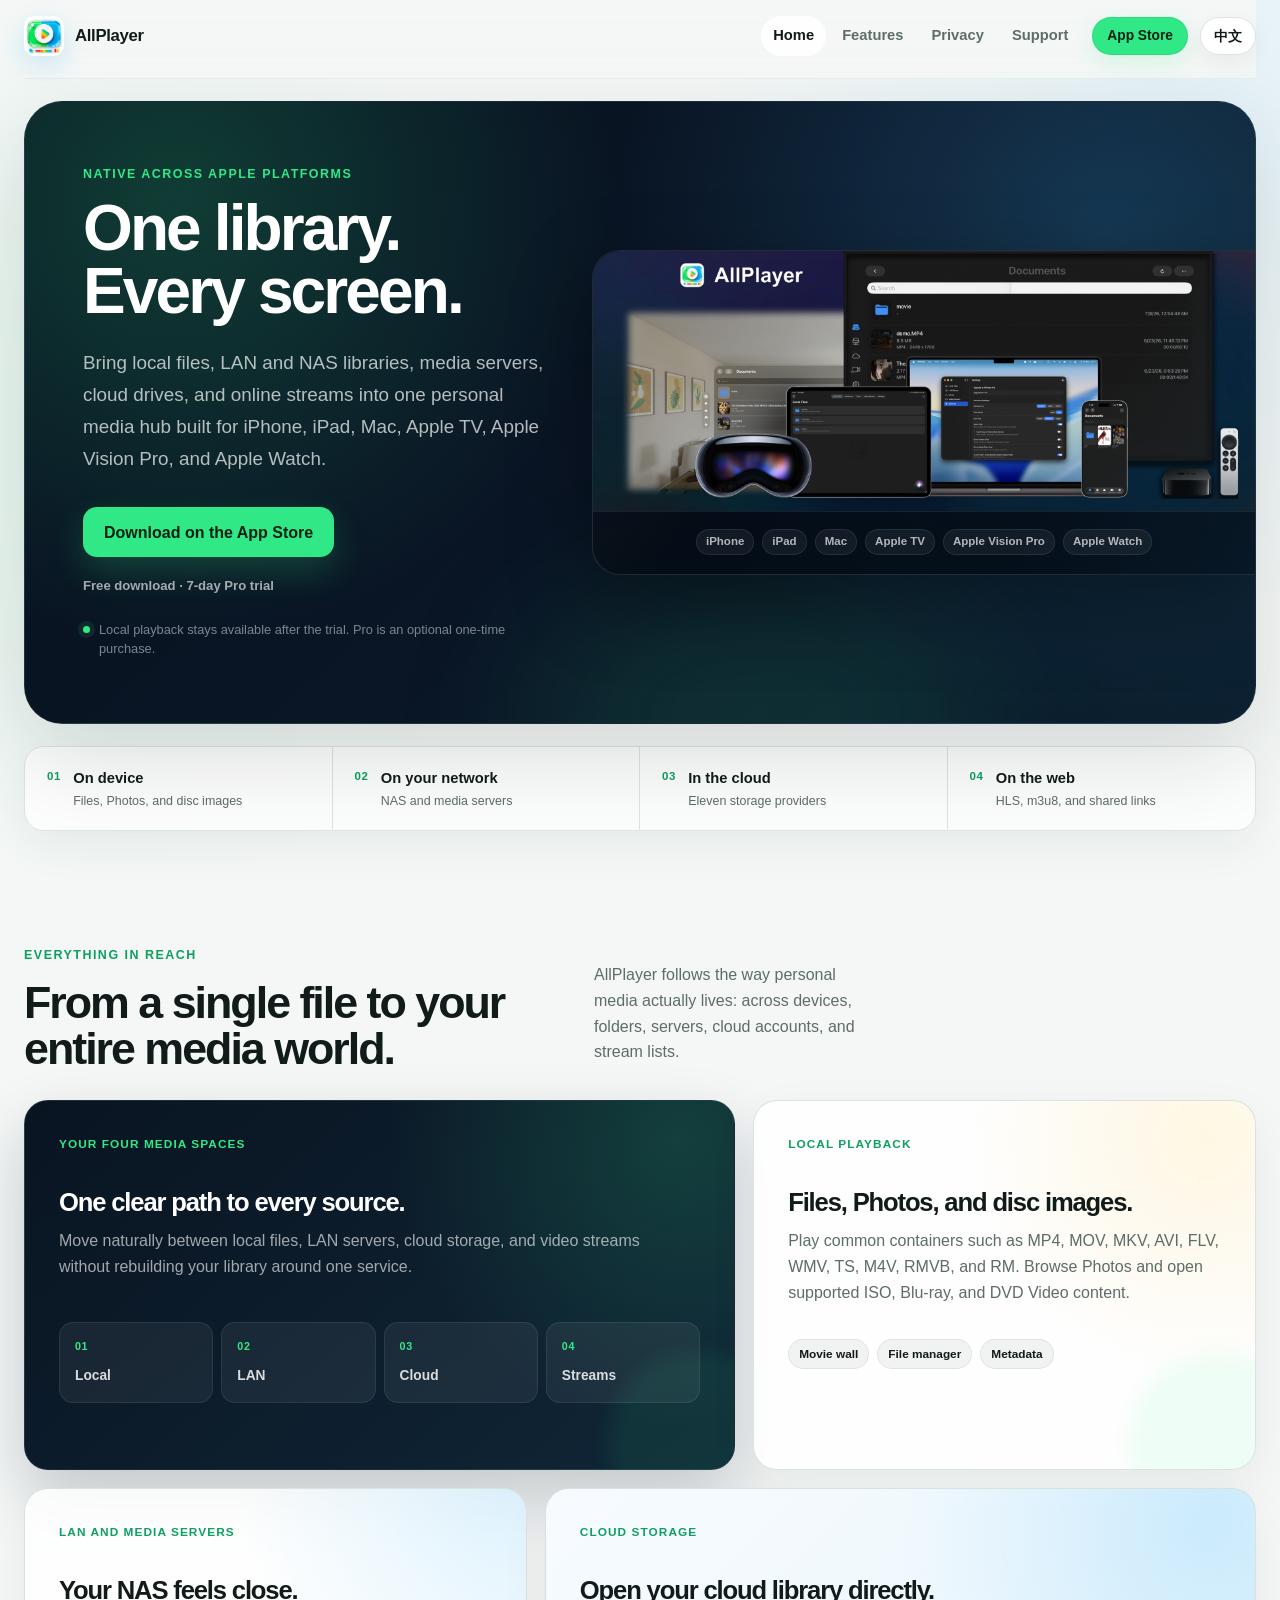
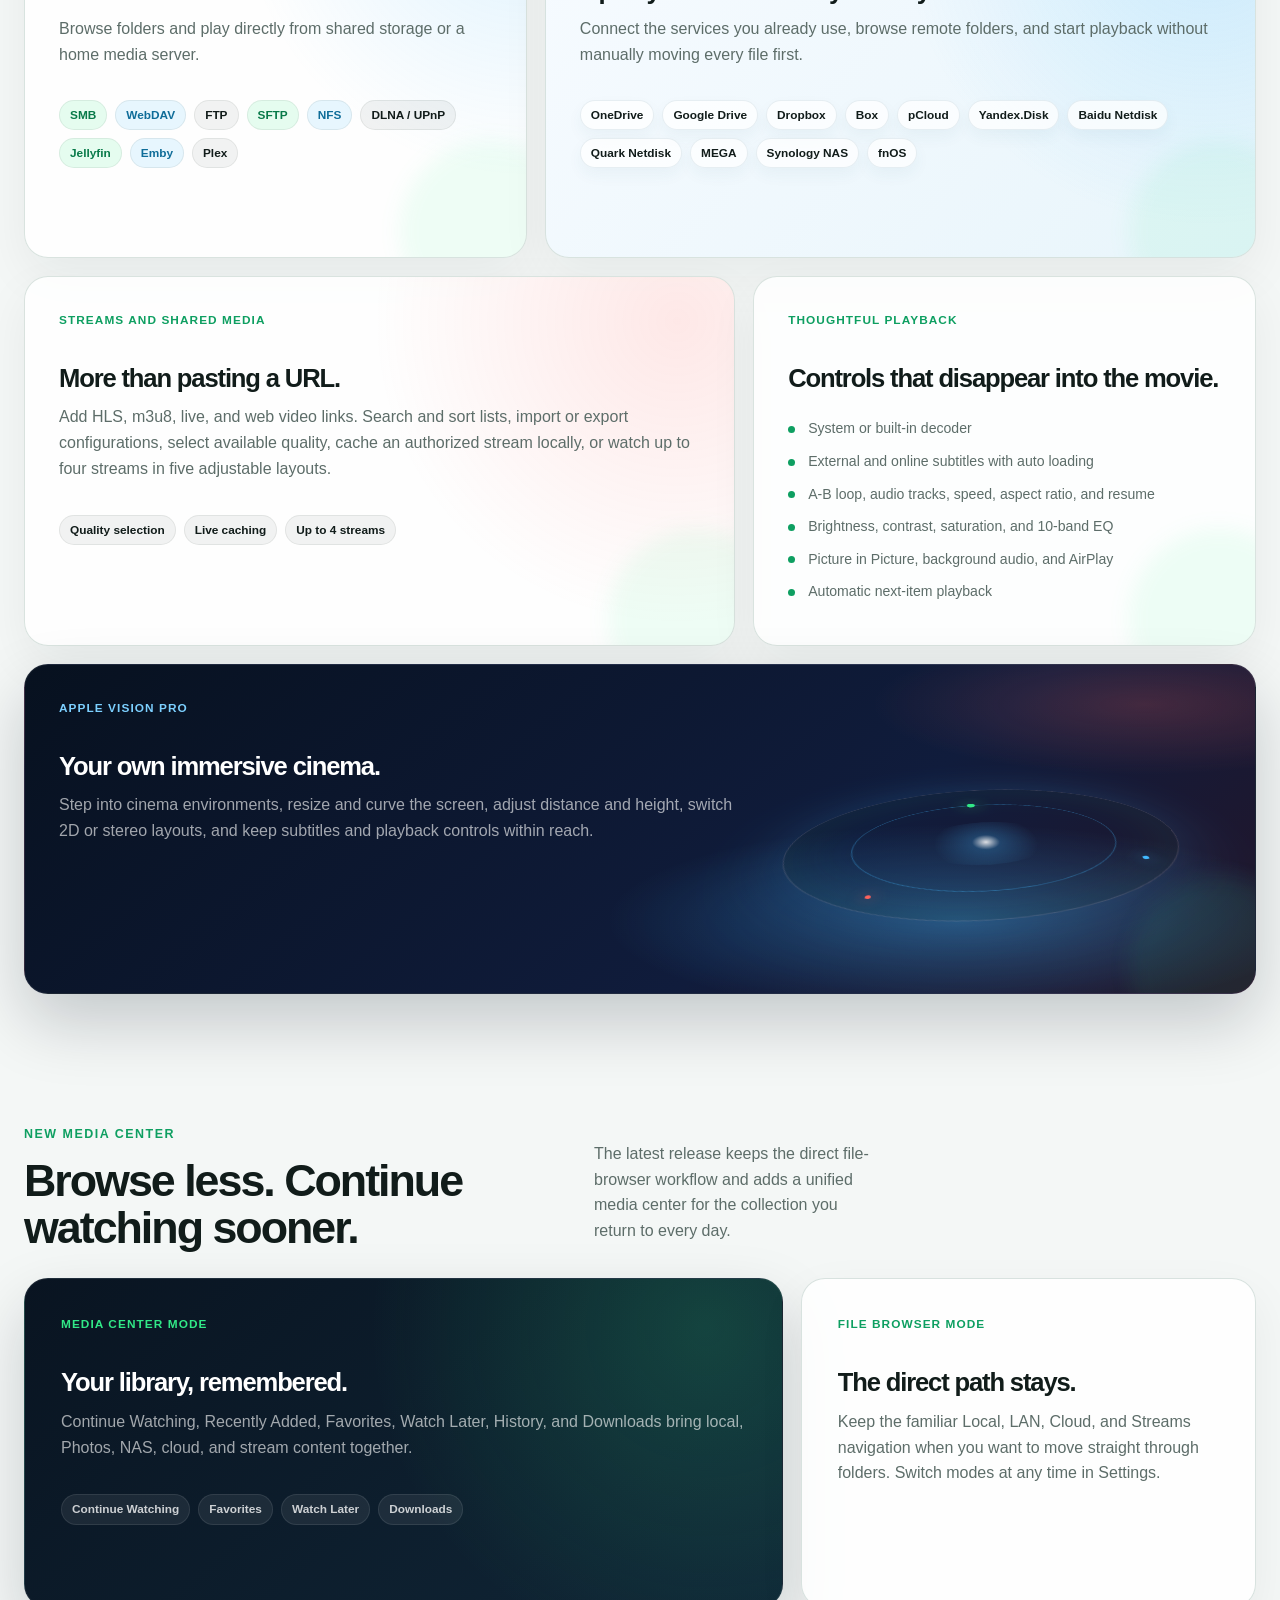
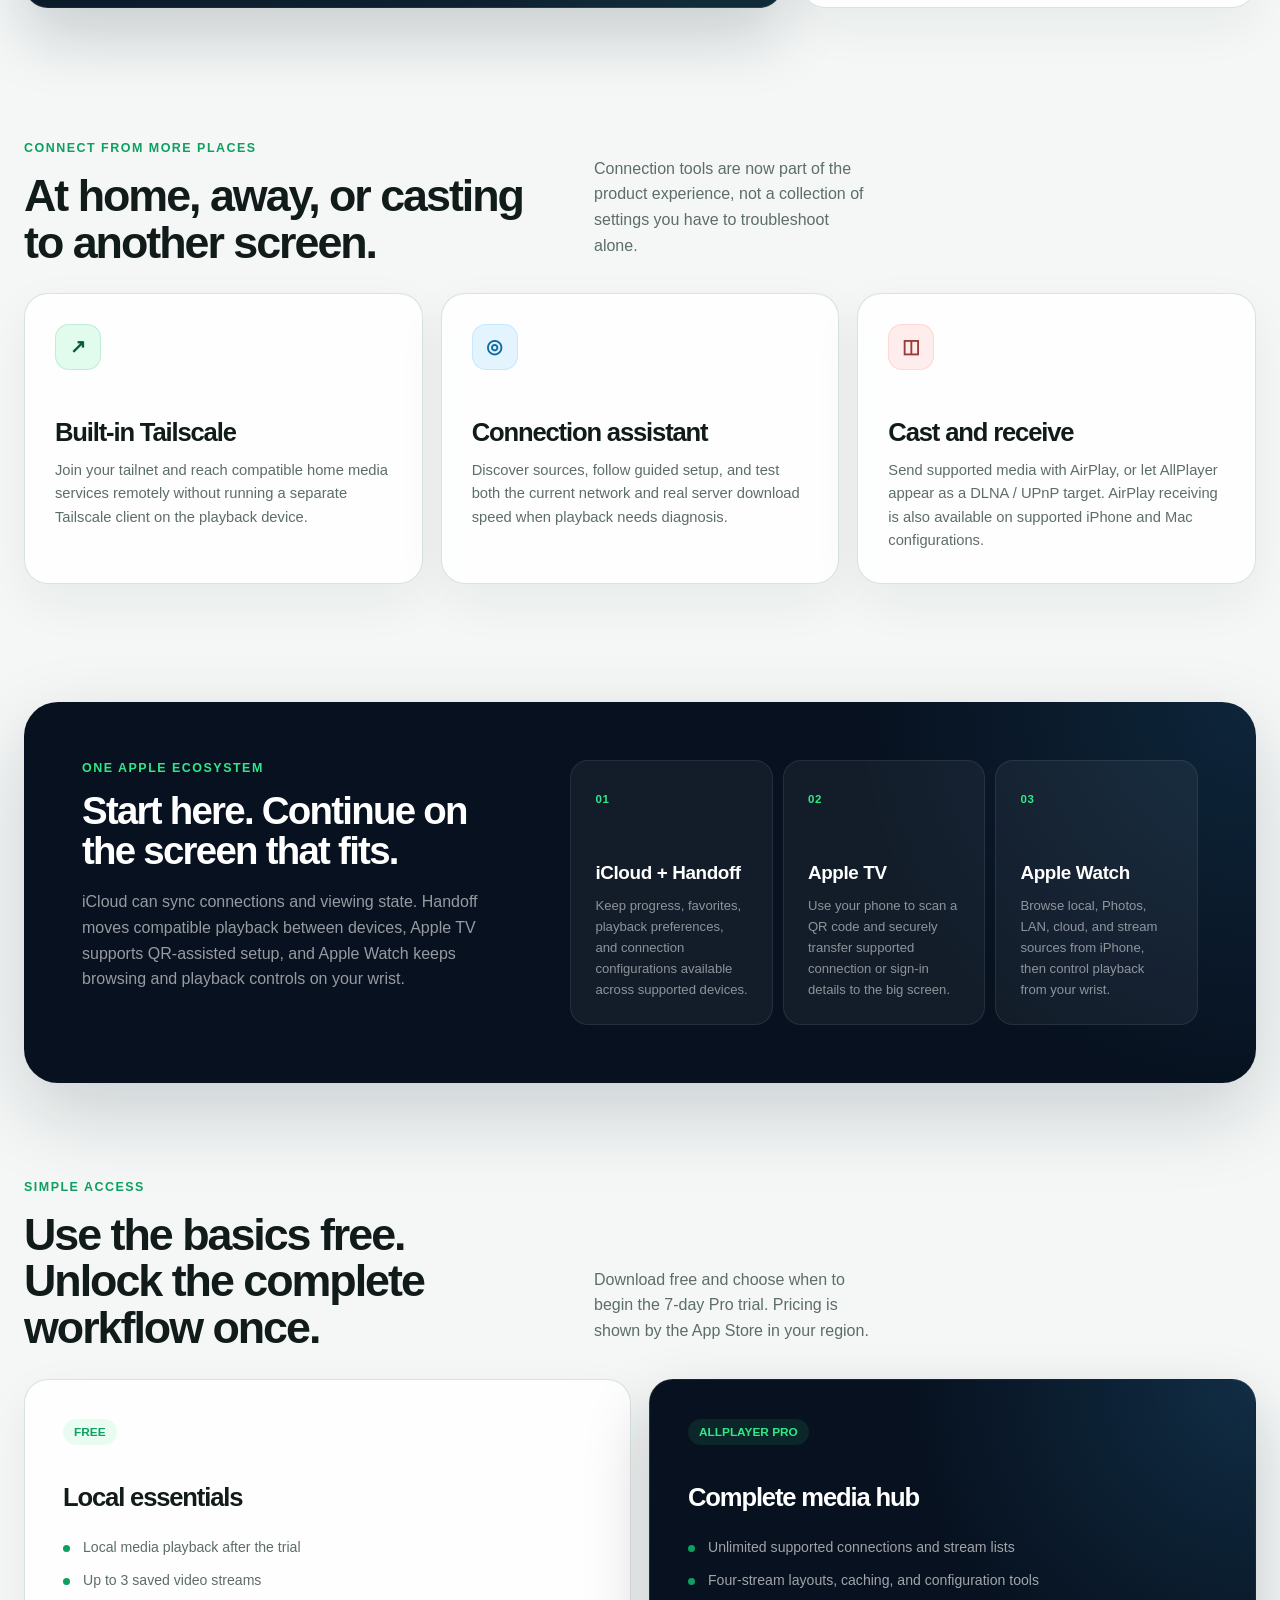
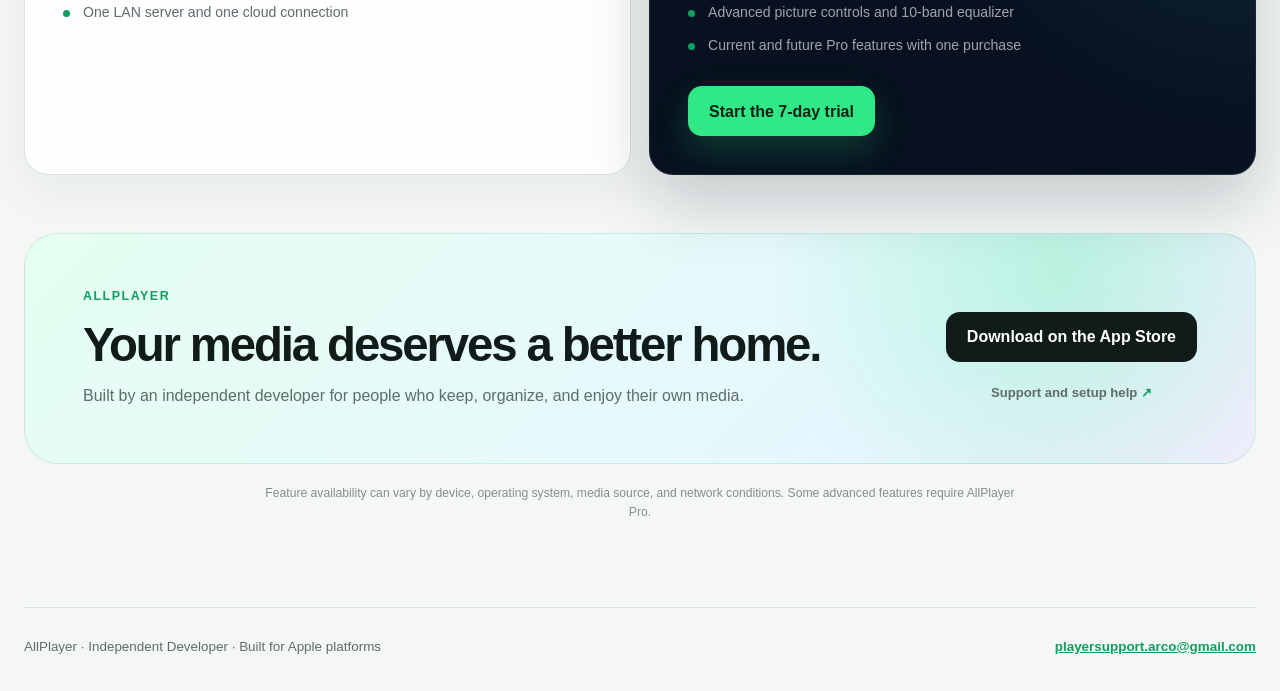
==== commit 487336bf: "feat: refresh site for AllPlayer 1.0.12" ====
--- a/index.html
+++ b/index.html
@@ -3,16 +3,36 @@
 <head>
     <meta charset="utf-8">
     <meta name="viewport" content="width=device-width, initial-scale=1">
-    <meta name="description" content="AllPlayer brings local files, NAS and media servers, cloud drives, online streams, and immersive playback together across iPhone, iPad, Mac, Apple TV, and Apple Vision Pro.">
+    <meta name="description" content="AllPlayer brings local files, NAS and media servers, cloud drives, online streams, and immersive playback together across iPhone, iPad, Mac, Apple TV, Apple Vision Pro, and Apple Watch.">
+    <meta name="apple-itunes-app" content="app-id=6761591864">
+    <meta name="allplayer-version" content="1.0.12">
     <meta name="theme-color" content="#07111f">
     <meta property="og:type" content="website">
     <meta property="og:title" content="AllPlayer — One library. Every screen.">
-    <meta property="og:description" content="A personal media hub for local files, LAN servers, cloud drives, streams, and Apple devices.">
+    <meta property="og:description" content="A personal media hub for local files, LAN servers, cloud drives, streams, and every Apple screen.">
     <meta property="og:image" content="https://playersupportarco.github.io/allplayer-site/hero-platforms.jpg">
     <meta property="og:url" content="https://playersupportarco.github.io/allplayer-site/index.html">
-    <title>AllPlayer — Personal Media Hub for Apple Devices</title>
+    <link rel="canonical" href="https://playersupportarco.github.io/allplayer-site/">
+    <title>AllPlayer — Personal Media Hub for Every Apple Screen</title>
     <link rel="icon" href="app-icon.png">
     <link rel="stylesheet" href="styles.css">
+    <script type="application/ld+json">
+    {
+        "@context": "https://schema.org",
+        "@type": "SoftwareApplication",
+        "name": "AllPlayer Pro",
+        "operatingSystem": "iOS, iPadOS, macOS, tvOS, visionOS, watchOS",
+        "applicationCategory": "MultimediaApplication",
+        "softwareVersion": "1.0.12",
+        "downloadUrl": "https://apps.apple.com/app/allplayer-pro/id6761591864",
+        "offers": {
+            "@type": "Offer",
+            "price": "0",
+            "priceCurrency": "USD",
+            "description": "Free download with a 7-day Pro trial and an optional one-time Pro purchase."
+        }
+    }
+    </script>
 </head>
 <body>
     <header class="site-header">
@@ -27,6 +47,7 @@
                 <a href="privacy.html" data-i18n="nav_privacy">Privacy</a>
                 <a href="support.html" data-i18n="nav_support">Support</a>
             </nav>
+            <a class="header-store-link" href="https://apps.apple.com/app/allplayer-pro/id6761591864" data-i18n="nav_download">App Store</a>
             <button class="lang-toggle" type="button" data-lang-toggle aria-label="Switch language">中文</button>
         </div>
     </header>
@@ -37,12 +58,13 @@
                 <div class="hero-copy">
                     <p class="eyebrow">Native across Apple platforms</p>
                     <h1>One library.<br>Every screen.</h1>
-                    <p class="lead">Bring local files, LAN and NAS libraries, media servers, cloud drives, and online streams into one personal media hub built for iPhone, iPad, Mac, Apple TV, and Apple Vision Pro.</p>
+                    <p class="lead">Bring local files, LAN and NAS libraries, media servers, cloud drives, and online streams into one personal media hub built for iPhone, iPad, Mac, Apple TV, Apple Vision Pro, and Apple Watch.</p>
                     <div class="actions">
-                        <a class="button primary" href="#features">Explore features</a>
-                        <a class="button secondary" href="support.html">Get support</a>
-                    </div>
-                    <p class="hero-note"><span></span>Local playback stays available. Try the complete Pro workflow free for 7 days.</p>
+                        <a class="button primary store-button" href="https://apps.apple.com/app/allplayer-pro/id6761591864">Download on the App Store</a>
+                        <button class="button secondary release-trigger" type="button" data-release-trigger hidden></button>
+                    </div>
+                    <div class="release-line"><span class="version-pill" data-release-version-badge hidden></span><span>Free download · 7-day Pro trial</span></div>
+                    <p class="hero-note"><span></span>Local playback stays available after the trial. Pro is an optional one-time purchase.</p>
                 </div>
 
                 <figure class="hero-visual">
@@ -53,6 +75,7 @@
                         <span>Mac</span>
                         <span>Apple TV</span>
                         <span>Apple Vision Pro</span>
+                        <span>Apple Watch</span>
                     </figcaption>
                 </figure>
             </section>
@@ -60,11 +83,11 @@
             <section class="source-rail" aria-label="AllPlayer media sources">
                 <article><span class="source-index">01</span><div><strong>On device</strong><p>Files, Photos, and disc images</p></div></article>
                 <article><span class="source-index">02</span><div><strong>On your network</strong><p>NAS and media servers</p></div></article>
-                <article><span class="source-index">03</span><div><strong>In the cloud</strong><p>Ten storage providers</p></div></article>
+                <article><span class="source-index">03</span><div><strong>In the cloud</strong><p>Eleven storage providers</p></div></article>
                 <article><span class="source-index">04</span><div><strong>On the web</strong><p>HLS, m3u8, and shared links</p></div></article>
             </section>
 
-            <section class="home-section" id="features">
+            <section class="home-section" id="features" data-feature="sources">
                 <div class="section-heading home-heading">
                     <div>
                         <p class="eyebrow">Everything in reach</p>
@@ -107,15 +130,15 @@
                         <h3>Open your cloud library directly.</h3>
                         <p>Connect the services you already use, browse remote folders, and start playback without manually moving every file first.</p>
                         <div class="provider-list">
-                            <span>OneDrive</span><span>Google Drive</span><span>Dropbox</span><span>Box</span><span>pCloud</span><span>Yandex.Disk</span><span>Baidu Netdisk</span><span>MEGA</span><span>Synology NAS</span><span>fnOS</span>
+                            <span>OneDrive</span><span>Google Drive</span><span>Dropbox</span><span>Box</span><span>pCloud</span><span>Yandex.Disk</span><span>Baidu Netdisk</span><span>Quark Netdisk</span><span>MEGA</span><span>Synology NAS</span><span>fnOS</span>
                         </div>
                     </article>
 
                     <article class="feature-card feature-streams">
                         <span class="feature-kicker">Streams and shared media</span>
                         <h3>More than pasting a URL.</h3>
-                        <p>Add HLS, m3u8, live, and web video links. Search and sort your list, import or export configurations, detect supported shared media, select available quality, cache a stream locally, or watch two streams at once.</p>
-                        <div class="mini-tags"><span>Quality selection</span><span>Live caching</span><span>Dual stream</span></div>
+                        <p>Add HLS, m3u8, live, and web video links. Search and sort lists, import or export configurations, select available quality, cache an authorized stream locally, or watch up to four streams in five adjustable layouts.</p>
+                        <div class="mini-tags"><span>Quality selection</span><span>Live caching</span><span>Up to 4 streams</span></div>
                     </article>
 
                     <article class="feature-card feature-playback">
@@ -123,8 +146,9 @@
                         <h3>Controls that disappear into the movie.</h3>
                         <ul class="compact-list">
                             <li>System or built-in decoder</li>
-                            <li>External subtitles and auto loading</li>
-                            <li>Speed, aspect ratio, and resume history</li>
+                            <li>External and online subtitles with auto loading</li>
+                            <li>A-B loop, audio tracks, speed, aspect ratio, and resume</li>
+                            <li>Brightness, contrast, saturation, and 10-band EQ</li>
                             <li>Picture in Picture, background audio, and AirPlay</li>
                             <li>Automatic next-item playback</li>
                         </ul>
@@ -139,17 +163,99 @@
                 </div>
             </section>
 
-            <section class="workflow-section">
+            <section class="home-section product-section" data-feature="media-center">
+                <div class="section-heading home-heading">
+                    <div>
+                        <p class="eyebrow">New media center</p>
+                        <h2>Browse less. Continue watching sooner.</h2>
+                    </div>
+                    <p>The latest release keeps the direct file-browser workflow and adds a unified media center for the collection you return to every day.</p>
+                </div>
+                <div class="experience-grid">
+                    <article class="experience-card experience-primary">
+                        <span class="feature-kicker">Media Center mode</span>
+                        <h3>Your library, remembered.</h3>
+                        <p>Continue Watching, Recently Added, Favorites, Watch Later, History, and Downloads bring local, Photos, NAS, cloud, and stream content together.</p>
+                        <div class="mini-tags"><span>Continue Watching</span><span>Favorites</span><span>Watch Later</span><span>Downloads</span></div>
+                    </article>
+                    <article class="experience-card">
+                        <span class="feature-kicker">File Browser mode</span>
+                        <h3>The direct path stays.</h3>
+                        <p>Keep the familiar Local, LAN, Cloud, and Streams navigation when you want to move straight through folders. Switch modes at any time in Settings.</p>
+                    </article>
+                </div>
+            </section>
+
+            <section class="home-section product-section" data-feature="connectivity">
+                <div class="section-heading home-heading">
+                    <div>
+                        <p class="eyebrow">Connect from more places</p>
+                        <h2>At home, away, or casting to another screen.</h2>
+                    </div>
+                    <p>Connection tools are now part of the product experience, not a collection of settings you have to troubleshoot alone.</p>
+                </div>
+                <div class="capability-grid">
+                    <article class="capability-card">
+                        <span class="capability-icon">↗</span>
+                        <h3>Built-in Tailscale</h3>
+                        <p>Join your tailnet and reach compatible home media services remotely without running a separate Tailscale client on the playback device.</p>
+                    </article>
+                    <article class="capability-card">
+                        <span class="capability-icon">◎</span>
+                        <h3>Connection assistant</h3>
+                        <p>Discover sources, follow guided setup, and test both the current network and real server download speed when playback needs diagnosis.</p>
+                    </article>
+                    <article class="capability-card">
+                        <span class="capability-icon">◫</span>
+                        <h3>Cast and receive</h3>
+                        <p>Send supported media with AirPlay, or let AllPlayer appear as a DLNA / UPnP target. AirPlay receiving is also available on supported iPhone and Mac configurations.</p>
+                    </article>
+                </div>
+            </section>
+
+            <section class="workflow-section" data-feature="cross-device">
                 <div class="workflow-copy">
-                    <p class="eyebrow">Designed for a personal library</p>
-                    <h2>Set it up once. Pick up from any Apple device.</h2>
-                    <p>AllPlayer can sync LAN server, cloud account, and video stream configurations through iCloud. Playback history helps you resume, while local file transfer tools make it easier to bring media onto your device.</p>
+                    <p class="eyebrow">One Apple ecosystem</p>
+                    <h2>Start here. Continue on the screen that fits.</h2>
+                    <p>iCloud can sync connections and viewing state. Handoff moves compatible playback between devices, Apple TV supports QR-assisted setup, and Apple Watch keeps browsing and playback controls on your wrist.</p>
                 </div>
                 <ol class="workflow-grid">
-                    <li><span>01</span><h3>Connect</h3><p>Add the folders, servers, accounts, or stream lists you use.</p></li>
-                    <li><span>02</span><h3>Organize</h3><p>Search, sort, rename, move, and browse in list, grid, or movie-wall views.</p></li>
-                    <li><span>03</span><h3>Press play</h3><p>Choose the decoder and viewing mode that fit the source and screen.</p></li>
+                    <li><span>01</span><h3>iCloud + Handoff</h3><p>Keep progress, favorites, playback preferences, and connection configurations available across supported devices.</p></li>
+                    <li><span>02</span><h3>Apple TV</h3><p>Use your phone to scan a QR code and securely transfer supported connection or sign-in details to the big screen.</p></li>
+                    <li><span>03</span><h3>Apple Watch</h3><p>Browse local, Photos, LAN, cloud, and stream sources from iPhone, then control playback from your wrist.</p></li>
                 </ol>
+            </section>
+
+            <section class="home-section product-section" data-feature="pro">
+                <div class="section-heading home-heading">
+                    <div>
+                        <p class="eyebrow">Simple access</p>
+                        <h2>Use the basics free. Unlock the complete workflow once.</h2>
+                    </div>
+                    <p>Download free and choose when to begin the 7-day Pro trial. Pricing is shown by the App Store in your region.</p>
+                </div>
+                <div class="plan-grid">
+                    <article class="plan-card">
+                        <span class="plan-label">Free</span>
+                        <h3>Local essentials</h3>
+                        <ul class="compact-list">
+                            <li>Local media playback after the trial</li>
+                            <li>Up to 3 saved video streams</li>
+                            <li>One LAN server and one cloud connection</li>
+                        </ul>
+                    </article>
+                    <article class="plan-card plan-pro">
+                        <span class="plan-label">AllPlayer Pro</span>
+                        <h3>Complete media hub</h3>
+                        <ul class="compact-list">
+                            <li>Unlimited supported connections and stream lists</li>
+                            <li>Four-stream layouts, caching, and configuration tools</li>
+                            <li>Advanced picture controls and 10-band equalizer</li>
+                            <li>Current and future Pro features with one purchase</li>
+                        </ul>
+                        <a class="button primary store-button" href="https://apps.apple.com/app/allplayer-pro/id6761591864">Start the 7-day trial</a>
+                    </article>
+                </div>
             </section>
 
             <section class="cta-card">
@@ -159,11 +265,11 @@
                     <p>Built by an independent developer for people who keep, organize, and enjoy their own media.</p>
                 </div>
                 <div class="cta-actions">
-                    <a class="button primary" href="mailto:playersupport.arco@gmail.com?subject=AllPlayer%20Feedback">Send feedback</a>
-                    <a class="text-link" href="privacy.html">Read the privacy policy <span>↗</span></a>
-                </div>
-            </section>
-            <p class="availability-note">Feature availability can vary by device, operating system, media source, and network conditions. Some advanced features require AllPlayer Pro.</p>
+                    <a class="button primary store-button" href="https://apps.apple.com/app/allplayer-pro/id6761591864">Download on the App Store</a>
+                    <a class="text-link" href="support.html">Support and setup help <span>↗</span></a>
+                </div>
+            </section>
+            <p class="availability-note"><span data-release-availability hidden></span>Feature availability can vary by device, operating system, media source, and network conditions. Some advanced features require AllPlayer Pro.</p>
         </div>
 
         <div data-lang-block="zh" hidden>
@@ -171,12 +277,13 @@
                 <div class="hero-copy">
                     <p class="eyebrow">为 Apple 全平台而生</p>
                     <h1>一处管理，<br>随处播放。</h1>
-                    <p class="lead">把本机文件、局域网与 NAS、家庭媒体服务器、主流云盘和在线视频流，带进同一个个人媒体中心；覆盖 iPhone、iPad、Mac、Apple TV 和 Apple Vision Pro。</p>
+                    <p class="lead">把本机文件、局域网与 NAS、家庭媒体服务器、主流云盘和在线视频流，带进同一个个人媒体中心；覆盖 iPhone、iPad、Mac、Apple TV、Apple Vision Pro 和 Apple Watch。</p>
                     <div class="actions">
-                        <a class="button primary" href="#features-zh">查看完整功能</a>
-                        <a class="button secondary" href="support.html">获取技术支持</a>
-                    </div>
-                    <p class="hero-note"><span></span>本地基础播放可持续使用，完整 Pro 功能可免费体验 7 天。</p>
+                        <a class="button primary store-button" href="https://apps.apple.com/cn/app/allplayer-pro/id6761591864">前往 App Store 下载</a>
+                        <button class="button secondary release-trigger" type="button" data-release-trigger hidden></button>
+                    </div>
+                    <div class="release-line"><span class="version-pill" data-release-version-badge hidden></span><span>免费下载 · Pro 功能体验 7 天</span></div>
+                    <p class="hero-note"><span></span>体验结束后仍可继续本地基础播放，Pro 为可选的一次性购买。</p>
                 </div>
 
                 <figure class="hero-visual">
@@ -187,6 +294,7 @@
                         <span>Mac</span>
                         <span>Apple TV</span>
                         <span>Apple Vision Pro</span>
+                        <span>Apple Watch</span>
                     </figcaption>
                 </figure>
             </section>
@@ -194,11 +302,11 @@
             <section class="source-rail" aria-label="AllPlayer 媒体来源">
                 <article><span class="source-index">01</span><div><strong>本机内容</strong><p>文件、照片与光盘镜像</p></div></article>
                 <article><span class="source-index">02</span><div><strong>局域网内容</strong><p>NAS 与家庭媒体服务器</p></div></article>
-                <article><span class="source-index">03</span><div><strong>云端内容</strong><p>连接 10 种云端存储</p></div></article>
+                <article><span class="source-index">03</span><div><strong>云端内容</strong><p>连接 11 种云端存储</p></div></article>
                 <article><span class="source-index">04</span><div><strong>在线视频流</strong><p>HLS、m3u8 与分享链接</p></div></article>
             </section>
 
-            <section class="home-section" id="features-zh">
+            <section class="home-section" id="features-zh" data-feature="sources">
                 <div class="section-heading home-heading">
                     <div>
                         <p class="eyebrow">所有内容，触手可及</p>
@@ -241,15 +349,15 @@
                         <h3>直接打开你的云端媒体库。</h3>
                         <p>连接正在使用的云端服务，浏览远程目录并开始播放，无需先手动搬运每一个文件。</p>
                         <div class="provider-list">
-                            <span>OneDrive</span><span>Google Drive</span><span>Dropbox</span><span>Box</span><span>pCloud</span><span>Yandex.Disk</span><span>百度网盘</span><span>MEGA</span><span>群晖 NAS</span><span>飞牛 fnOS</span>
+                            <span>OneDrive</span><span>Google Drive</span><span>Dropbox</span><span>Box</span><span>pCloud</span><span>Yandex.Disk</span><span>百度网盘</span><span>夸克网盘</span><span>MEGA</span><span>群晖 NAS</span><span>飞牛 fnOS</span>
                         </div>
                     </article>
 
                     <article class="feature-card feature-streams">
                         <span class="feature-kicker">视频流与分享内容</span>
                         <h3>不只是粘贴一个 URL。</h3>
-                        <p>添加 HLS、m3u8、直播流或网页视频链接；搜索与排序列表、导入导出配置、识别支持的分享媒体、切换可用清晰度、缓存直播流到本地，或同时观看两个视频流。</p>
-                        <div class="mini-tags"><span>清晰度选择</span><span>直播缓存</span><span>双路播放</span></div>
+                        <p>添加 HLS、m3u8、直播流或网页视频链接；搜索与排序列表、导入导出配置、切换可用清晰度、缓存已获授权的视频流到本地，或用五种可调布局同时观看最多四路视频流。</p>
+                        <div class="mini-tags"><span>清晰度选择</span><span>直播缓存</span><span>最多四路播放</span></div>
                     </article>
 
                     <article class="feature-card feature-playback">
@@ -257,8 +365,9 @@
                         <h3>需要时够强大，观看时不打扰。</h3>
                         <ul class="compact-list">
                             <li>系统解码器与内置解码器自由选择</li>
-                            <li>外挂字幕与同目录字幕自动加载</li>
-                            <li>倍速、画面比例与历史进度续播</li>
+                            <li>外挂字幕、在线字幕与同目录自动加载</li>
+                            <li>A-B 循环、音轨、倍速、画面比例与续播</li>
+                            <li>亮度、对比度、饱和度与 10 段均衡器</li>
                             <li>画中画、后台音频与 AirPlay</li>
                             <li>列表下一个媒体自动播放</li>
                         </ul>
@@ -273,17 +382,99 @@
                 </div>
             </section>
 
-            <section class="workflow-section">
+            <section class="home-section product-section" data-feature="media-center">
+                <div class="section-heading home-heading">
+                    <div>
+                        <p class="eyebrow">全新媒体中心</p>
+                        <h2>少翻目录，更快继续上次的内容。</h2>
+                    </div>
+                    <p>最新版本保留直接浏览目录的使用方式，同时加入统一媒体中心，集中呈现你每天都会回看的内容。</p>
+                </div>
+                <div class="experience-grid">
+                    <article class="experience-card experience-primary">
+                        <span class="feature-kicker">媒体中心模式</span>
+                        <h3>记得你的每一次观看。</h3>
+                        <p>继续观看、最近添加、收藏、稍后观看、历史与下载，把本机、照片、NAS、云端和视频流内容组织到一起。</p>
+                        <div class="mini-tags"><span>继续观看</span><span>收藏</span><span>稍后观看</span><span>下载</span></div>
+                    </article>
+                    <article class="experience-card">
+                        <span class="feature-kicker">文件浏览器模式</span>
+                        <h3>熟悉的直接入口仍然保留。</h3>
+                        <p>想按文件夹查找时，继续使用本机、局域网、云端和视频流导航；你可以随时在设置中切换两种模式。</p>
+                    </article>
+                </div>
+            </section>
+
+            <section class="home-section product-section" data-feature="connectivity">
+                <div class="section-heading home-heading">
+                    <div>
+                        <p class="eyebrow">在更多地方连接</p>
+                        <h2>在家、在外，或投放到另一块屏幕。</h2>
+                    </div>
+                    <p>连接工具已经成为完整体验的一部分，让添加服务器、定位网络问题和跨屏观看都有清晰入口。</p>
+                </div>
+                <div class="capability-grid">
+                    <article class="capability-card">
+                        <span class="capability-icon">↗</span>
+                        <h3>内置 Tailscale</h3>
+                        <p>直接加入你的 tailnet，远程访问兼容的家庭媒体服务，无需在播放设备上另行运行 Tailscale 客户端。</p>
+                    </article>
+                    <article class="capability-card">
+                        <span class="capability-icon">◎</span>
+                        <h3>连接助手与测速</h3>
+                        <p>发现媒体来源、跟随引导完成设置，并测试当前网络和服务器真实下载速度，快速定位播放卡顿原因。</p>
+                    </article>
+                    <article class="capability-card">
+                        <span class="capability-icon">◫</span>
+                        <h3>投屏与接收</h3>
+                        <p>使用 AirPlay 发送支持的媒体，或让 AllPlayer 成为 DLNA / UPnP 投屏目标；受支持的 iPhone 与 Mac 配置还可接收 AirPlay。</p>
+                    </article>
+                </div>
+            </section>
+
+            <section class="workflow-section" data-feature="cross-device">
                 <div class="workflow-copy">
-                    <p class="eyebrow">为个人媒体库设计</p>
-                    <h2>配置一次，在不同 Apple 设备继续使用。</h2>
-                    <p>AllPlayer 可通过 iCloud 同步局域网服务器、云端账号和视频流配置；播放历史帮助你从上次进度继续，本机文件传输工具则让导入媒体更轻松。</p>
+                    <p class="eyebrow">融入 Apple 生态</p>
+                    <h2>从这里开始，在合适的屏幕继续。</h2>
+                    <p>iCloud 可同步连接配置和观看状态，Handoff 可在兼容设备间接续播放；Apple TV 支持二维码辅助配置，Apple Watch 则把浏览与播放控制带到手腕。</p>
                 </div>
                 <ol class="workflow-grid">
-                    <li><span>01</span><h3>连接</h3><p>添加常用文件夹、服务器、云端账号或视频流列表。</p></li>
-                    <li><span>02</span><h3>整理</h3><p>搜索、排序、重命名和移动，并用列表、网格或电影墙浏览。</p></li>
-                    <li><span>03</span><h3>开始播放</h3><p>按媒体来源和屏幕选择合适的解码器与观看模式。</p></li>
+                    <li><span>01</span><h3>iCloud + Handoff</h3><p>在支持的设备间同步进度、收藏、播放偏好和连接配置，并接续兼容的播放任务。</p></li>
+                    <li><span>02</span><h3>Apple TV</h3><p>用手机扫描二维码，把支持的连接信息或登录信息安全发送到大屏幕。</p></li>
+                    <li><span>03</span><h3>Apple Watch</h3><p>从 iPhone 浏览本机、照片、局域网、云端和视频流来源，并在手腕上控制播放。</p></li>
                 </ol>
+            </section>
+
+            <section class="home-section product-section" data-feature="pro">
+                <div class="section-heading home-heading">
+                    <div>
+                        <p class="eyebrow">简单清晰的使用方式</p>
+                        <h2>基础播放免费，完整体验一次解锁。</h2>
+                    </div>
+                    <p>免费下载，并在需要时开始 7 天 Pro 体验；实际购买价格由你所在地区的 App Store 显示。</p>
+                </div>
+                <div class="plan-grid">
+                    <article class="plan-card">
+                        <span class="plan-label">免费版</span>
+                        <h3>本地基础功能</h3>
+                        <ul class="compact-list">
+                            <li>体验结束后继续使用本地媒体播放</li>
+                            <li>最多保存 3 个视频流</li>
+                            <li>1 个局域网服务器和 1 个云端连接</li>
+                        </ul>
+                    </article>
+                    <article class="plan-card plan-pro">
+                        <span class="plan-label">AllPlayer Pro</span>
+                        <h3>完整个人媒体中心</h3>
+                        <ul class="compact-list">
+                            <li>管理更多受支持的服务器、云端账号和视频流</li>
+                            <li>四路播放、视频流缓存与配置管理</li>
+                            <li>高级画面控制与 10 段音频均衡器</li>
+                            <li>一次购买，持续获得后续 Pro 新功能</li>
+                        </ul>
+                        <a class="button primary store-button" href="https://apps.apple.com/cn/app/allplayer-pro/id6761591864">开始 7 天体验</a>
+                    </article>
+                </div>
             </section>
 
             <section class="cta-card">
@@ -293,18 +484,30 @@
                     <p>由独立开发者打造，献给认真收藏、整理与享受自己媒体内容的人。</p>
                 </div>
                 <div class="cta-actions">
-                    <a class="button primary" href="mailto:playersupport.arco@gmail.com?subject=AllPlayer%20Feedback">发送反馈</a>
-                    <a class="text-link" href="privacy.html">查看隐私政策 <span>↗</span></a>
-                </div>
-            </section>
-            <p class="availability-note">具体功能可能因设备、系统版本、媒体来源和网络条件而异；部分高级功能需要 AllPlayer Pro。</p>
+                    <a class="button primary store-button" href="https://apps.apple.com/cn/app/allplayer-pro/id6761591864">前往 App Store 下载</a>
+                    <a class="text-link" href="support.html">查看支持与设置帮助 <span>↗</span></a>
+                </div>
+            </section>
+            <p class="availability-note"><span data-release-availability hidden></span>具体功能可能因设备、系统版本、媒体来源和网络条件而异；部分高级功能需要 AllPlayer Pro。</p>
         </div>
     </main>
+
+    <dialog class="release-dialog" data-release-dialog aria-labelledby="release-dialog-title">
+        <div class="release-dialog-shell">
+            <button class="release-dialog-close" type="button" data-release-close aria-label="Close">×</button>
+            <p class="eyebrow" data-release-dialog-eyebrow>App Store</p>
+            <h2 id="release-dialog-title" data-release-dialog-title></h2>
+            <p class="release-dialog-date" data-release-dialog-date hidden></p>
+            <div class="release-dialog-notes" data-release-dialog-notes></div>
+            <a class="button primary" href="https://apps.apple.com/app/allplayer-pro/id6761591864" data-release-dialog-store>Open in the App Store</a>
+        </div>
+    </dialog>
 
     <footer class="site-footer">
         <p data-i18n="footer_platform">AllPlayer · Independent Developer · Built for Apple platforms</p>
         <p><a href="mailto:playersupport.arco@gmail.com">playersupport.arco@gmail.com</a></p>
     </footer>
     <script src="script.js"></script>
+    <script type="module" src="release-notes.mjs"></script>
 </body>
 </html>
--- a/styles.css
+++ b/styles.css
@@ -139,6 +139,31 @@
     background: rgba(255, 255, 255, 0.88);
 }
 
+.header-store-link {
+    display: inline-flex;
+    align-items: center;
+    justify-content: center;
+    min-height: 38px;
+    padding: 7px 14px;
+    color: #052113;
+    font-size: 0.86rem;
+    font-weight: 800;
+    line-height: 1.2;
+    text-decoration: none;
+    white-space: nowrap;
+    background: var(--green);
+    border: 1px solid rgba(14, 159, 97, 0.2);
+    border-radius: 999px;
+    box-shadow: 0 8px 22px rgba(49, 232, 135, 0.16);
+    transition: transform 160ms ease, background 160ms ease;
+}
+
+.header-store-link:hover,
+.header-store-link:focus-visible {
+    background: #5bf29c;
+    transform: translateY(-1px);
+}
+
 .lang-toggle {
     min-height: 38px;
     padding: 7px 13px;
@@ -275,11 +300,13 @@
     justify-content: center;
     min-height: 50px;
     padding: 12px 20px;
+    font: inherit;
     font-weight: 780;
     line-height: 1.2;
     text-decoration: none;
     border: 1px solid transparent;
     border-radius: 14px;
+    cursor: pointer;
     transition: transform 160ms ease, box-shadow 160ms ease, background 160ms ease;
 }
 
@@ -329,6 +356,28 @@
     background: var(--green);
     border-radius: 50%;
     box-shadow: 0 0 0 5px rgba(49, 232, 135, 0.10);
+}
+
+.release-line {
+    display: flex;
+    flex-wrap: wrap;
+    align-items: center;
+    gap: 9px 12px;
+    margin-top: 18px;
+    color: rgba(255, 255, 255, 0.63);
+    font-size: 0.82rem;
+    font-weight: 650;
+}
+
+.version-pill {
+    padding: 5px 10px;
+    color: var(--green);
+    font-size: 0.72rem;
+    font-weight: 820;
+    line-height: 1.2;
+    background: rgba(49, 232, 135, 0.1);
+    border: 1px solid rgba(49, 232, 135, 0.22);
+    border-radius: 999px;
 }
 
 .hero-visual {
@@ -737,6 +786,152 @@
     box-shadow: 0 0 15px var(--red);
 }
 
+.product-section {
+    padding-top: 96px;
+}
+
+.experience-grid,
+.capability-grid,
+.plan-grid {
+    display: grid;
+    gap: 18px;
+}
+
+.experience-grid {
+    grid-template-columns: minmax(0, 1.25fr) minmax(300px, 0.75fr);
+}
+
+.experience-card,
+.capability-card,
+.plan-card {
+    position: relative;
+    overflow: hidden;
+    background: rgba(255, 255, 255, 0.84);
+    border: 1px solid rgba(214, 225, 221, 0.94);
+    border-radius: var(--radius-md);
+    box-shadow: 0 18px 50px rgba(18, 33, 30, 0.06);
+}
+
+.experience-card {
+    min-height: 330px;
+    padding: 36px;
+}
+
+.experience-card p,
+.capability-card p,
+.plan-card .compact-list {
+    color: var(--muted);
+}
+
+.experience-primary {
+    color: #fff;
+    background:
+        radial-gradient(circle at 90% 15%, rgba(49, 232, 135, 0.18), transparent 21rem),
+        linear-gradient(140deg, #091421, #102637);
+    border-color: rgba(255, 255, 255, 0.08);
+    box-shadow: 0 28px 64px rgba(7, 17, 31, 0.18);
+}
+
+.experience-primary .feature-kicker {
+    color: var(--green);
+}
+
+.experience-primary p {
+    max-width: 720px;
+    color: rgba(255, 255, 255, 0.62);
+}
+
+.experience-primary .mini-tags span {
+    color: rgba(255, 255, 255, 0.78);
+    background: rgba(255, 255, 255, 0.07);
+    border-color: rgba(255, 255, 255, 0.09);
+}
+
+.capability-grid {
+    grid-template-columns: repeat(3, minmax(0, 1fr));
+}
+
+.capability-card {
+    min-height: 285px;
+    padding: 30px;
+}
+
+.capability-icon {
+    display: inline-grid;
+    width: 46px;
+    height: 46px;
+    margin-bottom: 48px;
+    place-items: center;
+    color: #075d38;
+    font-size: 1.2rem;
+    font-weight: 800;
+    background: rgba(49, 232, 135, 0.14);
+    border: 1px solid rgba(14, 159, 97, 0.16);
+    border-radius: 14px;
+}
+
+.capability-card:nth-child(2) .capability-icon {
+    color: #0e6e9f;
+    background: rgba(66, 185, 255, 0.14);
+    border-color: rgba(66, 185, 255, 0.18);
+}
+
+.capability-card:nth-child(3) .capability-icon {
+    color: #9b3b37;
+    background: rgba(255, 98, 92, 0.11);
+    border-color: rgba(255, 98, 92, 0.16);
+}
+
+.capability-card p {
+    margin-bottom: 0;
+    font-size: 0.92rem;
+}
+
+.plan-grid {
+    grid-template-columns: repeat(2, minmax(0, 1fr));
+    align-items: stretch;
+}
+
+.plan-card {
+    min-height: 390px;
+    padding: 38px;
+}
+
+.plan-label {
+    display: inline-flex;
+    margin-bottom: 38px;
+    padding: 6px 11px;
+    color: var(--green-deep);
+    font-size: 0.74rem;
+    font-weight: 850;
+    line-height: 1.2;
+    text-transform: uppercase;
+    background: rgba(49, 232, 135, 0.1);
+    border-radius: 999px;
+}
+
+.plan-pro {
+    color: #fff;
+    background:
+        radial-gradient(circle at 100% 0%, rgba(66, 185, 255, 0.17), transparent 22rem),
+        var(--night);
+    border-color: rgba(255, 255, 255, 0.08);
+    box-shadow: 0 28px 66px rgba(7, 17, 31, 0.2);
+}
+
+.plan-pro .plan-label {
+    color: var(--green);
+    background: rgba(49, 232, 135, 0.1);
+}
+
+.plan-pro .compact-list {
+    color: rgba(255, 255, 255, 0.62);
+}
+
+.plan-pro .button {
+    margin-top: 30px;
+}
+
 .workflow-section {
     display: grid;
     grid-template-columns: minmax(0, 0.8fr) minmax(520px, 1.2fr);
@@ -862,6 +1057,79 @@
     text-align: center;
 }
 
+.release-dialog {
+    width: min(720px, calc(100% - 40px));
+    max-height: calc(100dvh - 40px);
+    padding: 0;
+    overflow: hidden;
+    color: var(--ink);
+    background: transparent;
+    border: 0;
+    border-radius: 26px;
+    box-shadow: 0 34px 100px rgba(3, 12, 20, 0.34);
+}
+
+.release-dialog::backdrop {
+    background: rgba(3, 12, 20, 0.68);
+    backdrop-filter: blur(12px);
+}
+
+.release-dialog-shell {
+    position: relative;
+    max-height: calc(100dvh - 40px);
+    padding: 38px;
+    overflow: auto;
+    background:
+        radial-gradient(circle at 100% 0%, rgba(49, 232, 135, 0.13), transparent 22rem),
+        var(--surface);
+}
+
+.release-dialog-shell h2 {
+    max-width: 590px;
+    margin-bottom: 8px;
+    padding-right: 42px;
+    font-size: clamp(2rem, 5vw, 3.25rem);
+}
+
+.release-dialog-close {
+    position: absolute;
+    top: 20px;
+    right: 20px;
+    z-index: 2;
+    display: grid;
+    width: 42px;
+    height: 42px;
+    padding: 0;
+    place-items: center;
+    color: var(--ink);
+    font: inherit;
+    font-size: 1.55rem;
+    line-height: 1;
+    background: rgba(10, 31, 26, 0.06);
+    border: 1px solid rgba(10, 31, 26, 0.08);
+    border-radius: 50%;
+    cursor: pointer;
+}
+
+.release-dialog-close:hover,
+.release-dialog-close:focus-visible {
+    background: rgba(49, 232, 135, 0.15);
+}
+
+.release-dialog-date {
+    margin-bottom: 24px;
+    color: var(--muted);
+    font-size: 0.86rem;
+}
+
+.release-dialog-notes {
+    margin: 28px 0 34px;
+    color: var(--muted);
+    font-size: 0.95rem;
+    line-height: 1.75;
+    white-space: pre-wrap;
+}
+
 .site-footer {
     display: flex;
     justify-content: space-between;
@@ -975,6 +1243,12 @@
     font-weight: 800;
 }
 
+.contact-box .button {
+    width: 100%;
+    margin-top: 16px;
+    color: #052113;
+}
+
 .content {
     display: grid;
     gap: 22px;
@@ -1054,8 +1328,8 @@
     }
 
     .header-actions {
-        align-items: flex-end;
-        flex-direction: column-reverse;
+        align-items: center;
+        flex-wrap: wrap;
         gap: 7px;
     }
 
@@ -1106,6 +1380,18 @@
         grid-column: span 12;
     }
 
+    .experience-grid,
+    .capability-grid,
+    .plan-grid {
+        grid-template-columns: 1fr;
+    }
+
+    .experience-card,
+    .capability-card,
+    .plan-card {
+        min-height: 0;
+    }
+
     .workflow-grid {
         grid-template-columns: 1fr;
     }
@@ -1165,11 +1451,13 @@
 
     .header-actions {
         width: 100%;
-        align-items: flex-start;
-        flex-direction: column;
+        align-items: center;
+        flex-direction: row;
+        flex-wrap: wrap;
     }
 
     nav {
+        width: 100%;
         justify-content: flex-start;
         gap: 2px;
     }
@@ -1185,6 +1473,11 @@
         right: 0;
     }
 
+    .header-store-link {
+        width: 100%;
+        min-height: 42px;
+    }
+
     .home-main {
         padding-top: 10px;
     }
@@ -1215,6 +1508,29 @@
         width: 100%;
     }
 
+    .release-dialog {
+        width: calc(100% - 20px);
+        max-height: calc(100dvh - 20px);
+        border-radius: 22px;
+    }
+
+    .release-dialog-shell {
+        max-height: calc(100dvh - 20px);
+        padding: 30px 22px 24px;
+    }
+
+    .release-dialog-shell h2 {
+        padding-right: 34px;
+        font-size: 2rem;
+    }
+
+    .release-dialog-close {
+        top: 14px;
+        right: 14px;
+        width: 40px;
+        height: 40px;
+    }
+
     .hero-note {
         font-size: 0.74rem;
     }
@@ -1246,6 +1562,10 @@
         padding-top: 88px;
     }
 
+    .product-section {
+        padding-top: 72px;
+    }
+
     .feature-card {
         min-height: 0;
         padding: 27px;
@@ -1253,6 +1573,17 @@
 
     .feature-kicker {
         margin-bottom: 24px;
+    }
+
+    .experience-card,
+    .capability-card,
+    .plan-card {
+        padding: 27px;
+    }
+
+    .capability-icon,
+    .plan-label {
+        margin-bottom: 26px;
     }
 
     .mode-list {
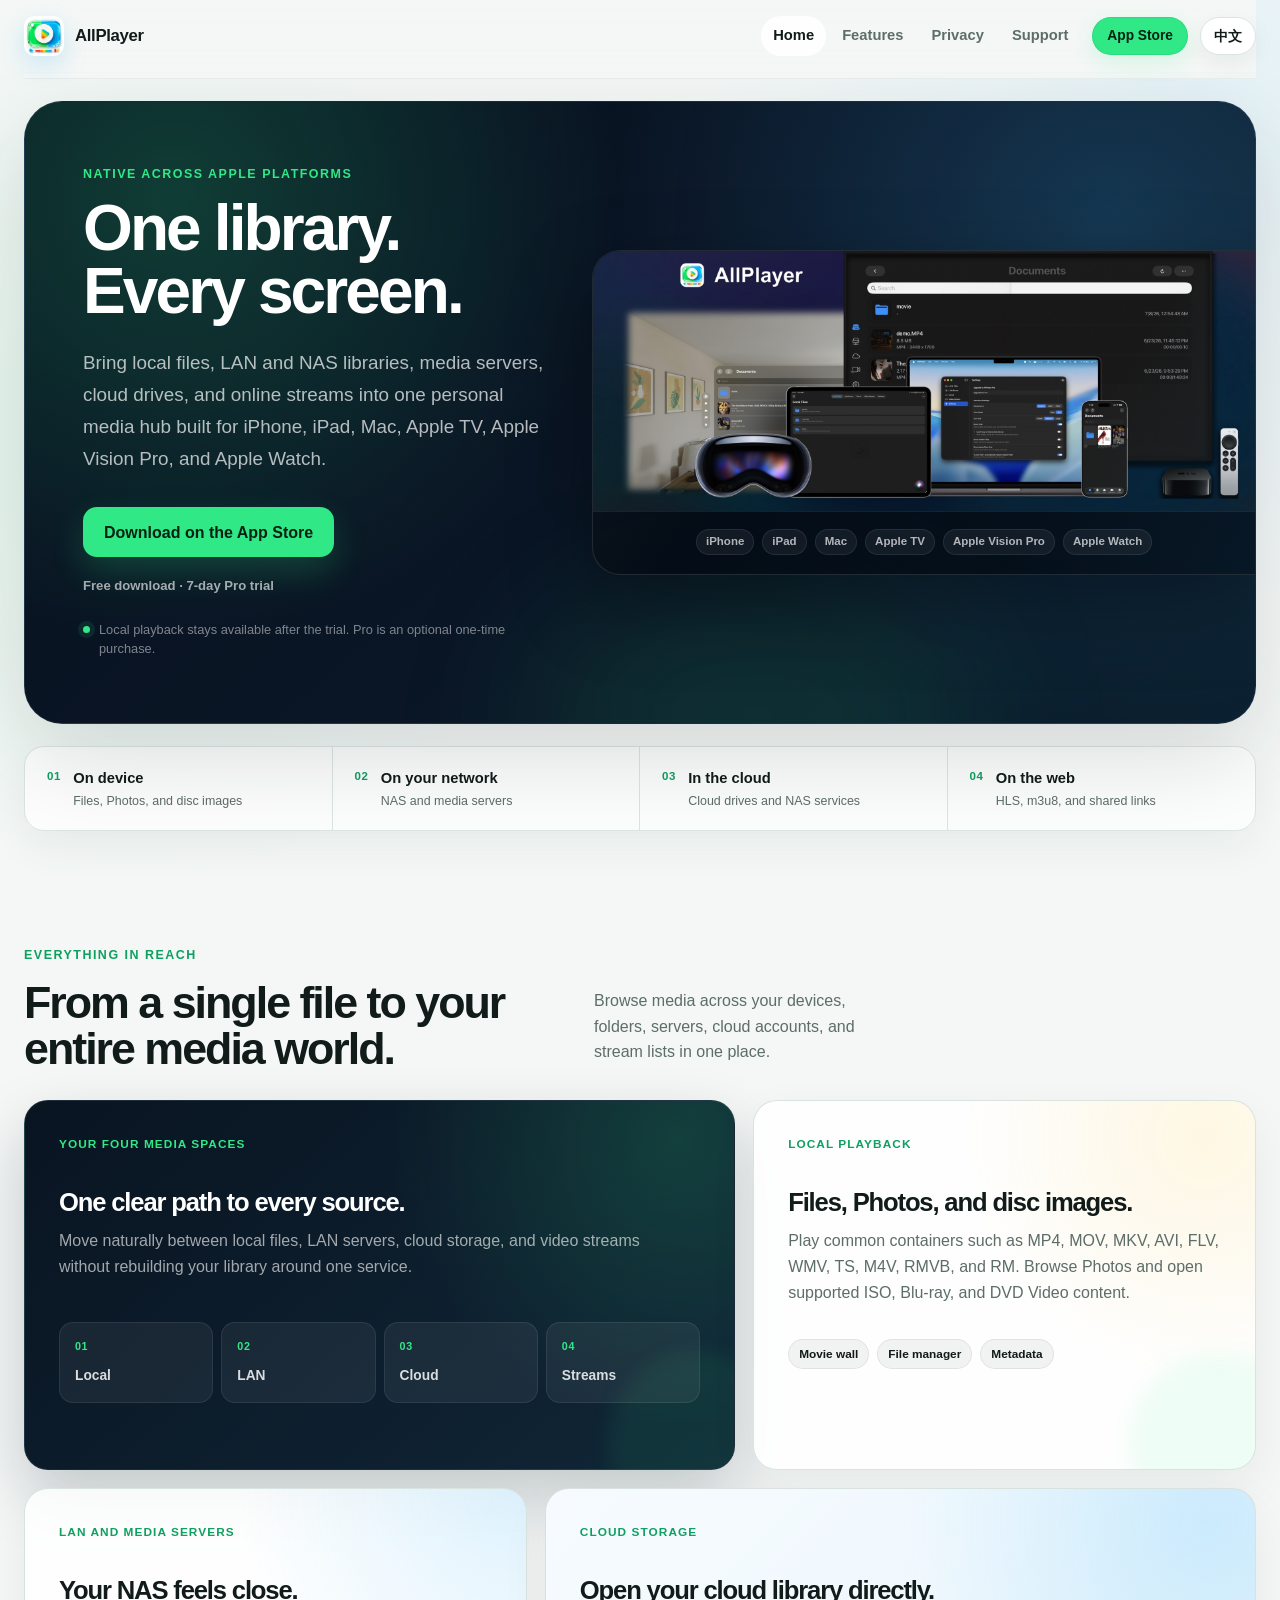
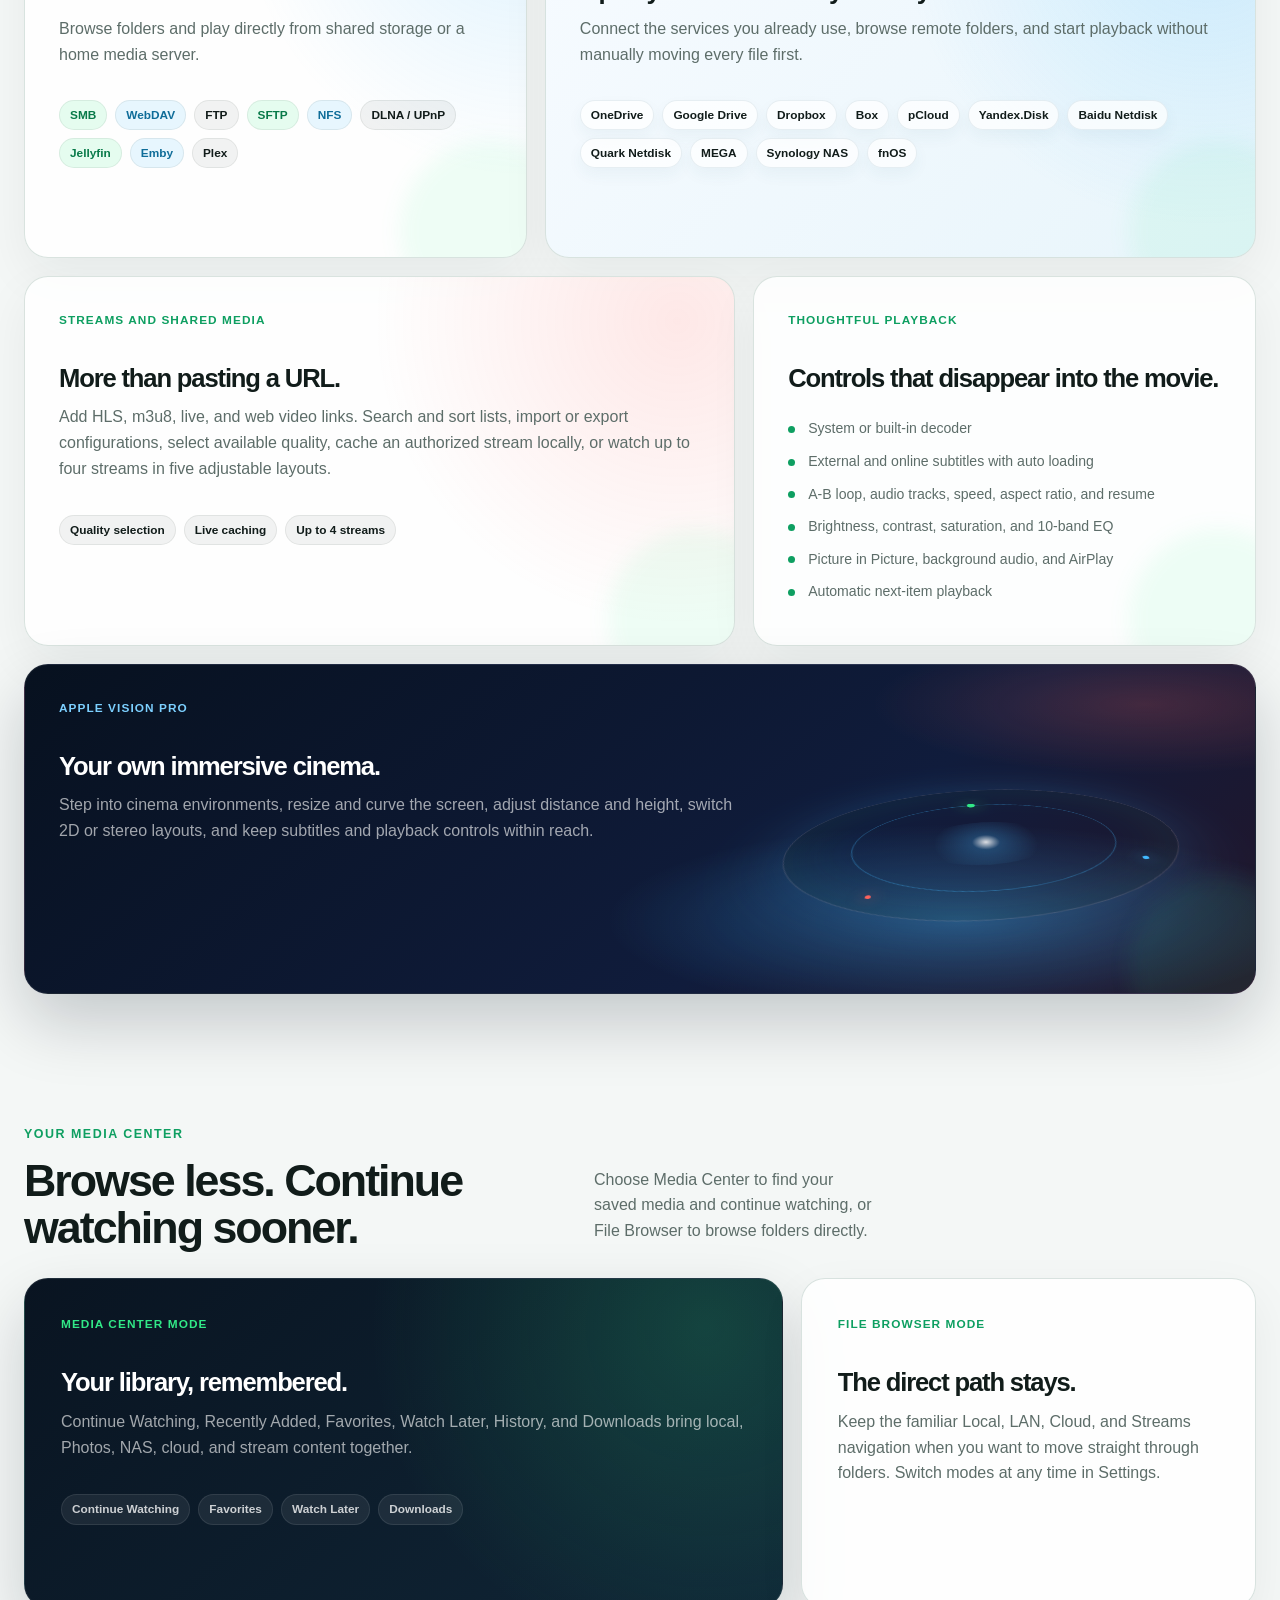
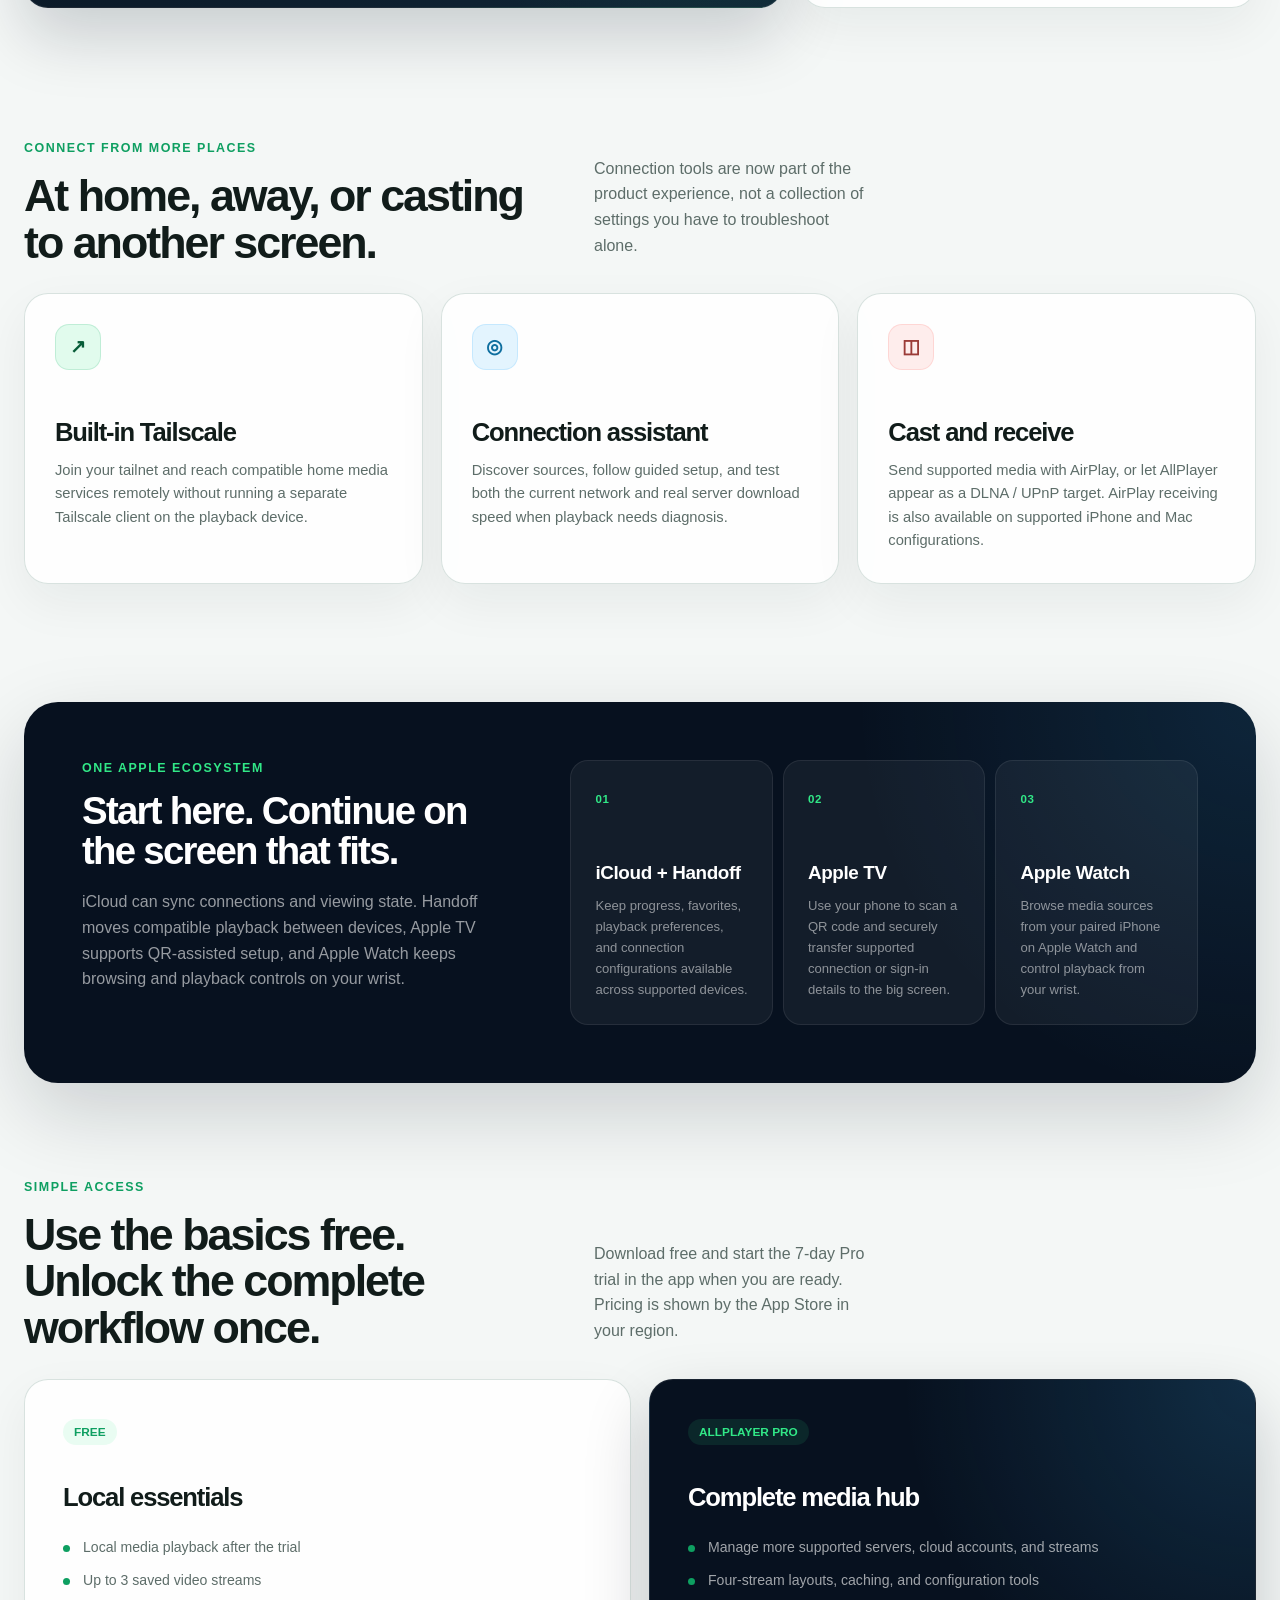
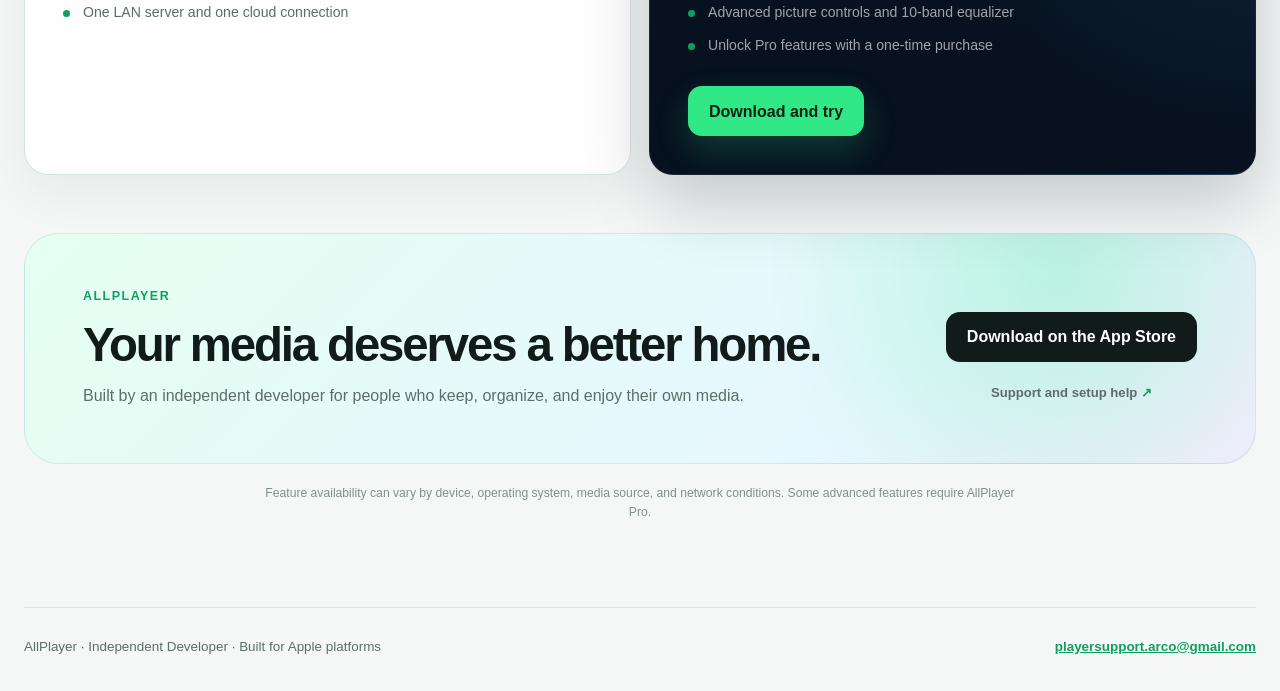
==== commit a9452c0b: "Polish bilingual website copy and remove stale version claims" ====
--- a/index.html
+++ b/index.html
@@ -5,14 +5,13 @@
     <meta name="viewport" content="width=device-width, initial-scale=1">
     <meta name="description" content="AllPlayer brings local files, NAS and media servers, cloud drives, online streams, and immersive playback together across iPhone, iPad, Mac, Apple TV, Apple Vision Pro, and Apple Watch.">
     <meta name="apple-itunes-app" content="app-id=6761591864">
-    <meta name="allplayer-version" content="1.0.12">
     <meta name="theme-color" content="#07111f">
     <meta property="og:type" content="website">
     <meta property="og:title" content="AllPlayer — One library. Every screen.">
     <meta property="og:description" content="A personal media hub for local files, LAN servers, cloud drives, streams, and every Apple screen.">
-    <meta property="og:image" content="https://playersupportarco.github.io/allplayer-site/hero-platforms.jpg">
-    <meta property="og:url" content="https://playersupportarco.github.io/allplayer-site/index.html">
-    <link rel="canonical" href="https://playersupportarco.github.io/allplayer-site/">
+    <meta property="og:image" content="https://allplayer.uk/hero-platforms.jpg">
+    <meta property="og:url" content="https://allplayer.uk/">
+    <link rel="canonical" href="https://allplayer.uk/">
     <title>AllPlayer — Personal Media Hub for Every Apple Screen</title>
     <link rel="icon" href="app-icon.png">
     <link rel="stylesheet" href="styles.css">
@@ -23,7 +22,6 @@
         "name": "AllPlayer Pro",
         "operatingSystem": "iOS, iPadOS, macOS, tvOS, visionOS, watchOS",
         "applicationCategory": "MultimediaApplication",
-        "softwareVersion": "1.0.12",
         "downloadUrl": "https://apps.apple.com/app/allplayer-pro/id6761591864",
         "offers": {
             "@type": "Offer",
@@ -83,7 +81,7 @@
             <section class="source-rail" aria-label="AllPlayer media sources">
                 <article><span class="source-index">01</span><div><strong>On device</strong><p>Files, Photos, and disc images</p></div></article>
                 <article><span class="source-index">02</span><div><strong>On your network</strong><p>NAS and media servers</p></div></article>
-                <article><span class="source-index">03</span><div><strong>In the cloud</strong><p>Eleven storage providers</p></div></article>
+                <article><span class="source-index">03</span><div><strong>In the cloud</strong><p>Cloud drives and NAS services</p></div></article>
                 <article><span class="source-index">04</span><div><strong>On the web</strong><p>HLS, m3u8, and shared links</p></div></article>
             </section>
 
@@ -93,7 +91,7 @@
                         <p class="eyebrow">Everything in reach</p>
                         <h2>From a single file to your entire media world.</h2>
                     </div>
-                    <p>AllPlayer follows the way personal media actually lives: across devices, folders, servers, cloud accounts, and stream lists.</p>
+                    <p>Browse media across your devices, folders, servers, cloud accounts, and stream lists in one place.</p>
                 </div>
 
                 <div class="feature-bento">
@@ -166,10 +164,10 @@
             <section class="home-section product-section" data-feature="media-center">
                 <div class="section-heading home-heading">
                     <div>
-                        <p class="eyebrow">New media center</p>
+                        <p class="eyebrow">Your media center</p>
                         <h2>Browse less. Continue watching sooner.</h2>
                     </div>
-                    <p>The latest release keeps the direct file-browser workflow and adds a unified media center for the collection you return to every day.</p>
+                    <p>Choose Media Center to find your saved media and continue watching, or File Browser to browse folders directly.</p>
                 </div>
                 <div class="experience-grid">
                     <article class="experience-card experience-primary">
@@ -222,7 +220,7 @@
                 <ol class="workflow-grid">
                     <li><span>01</span><h3>iCloud + Handoff</h3><p>Keep progress, favorites, playback preferences, and connection configurations available across supported devices.</p></li>
                     <li><span>02</span><h3>Apple TV</h3><p>Use your phone to scan a QR code and securely transfer supported connection or sign-in details to the big screen.</p></li>
-                    <li><span>03</span><h3>Apple Watch</h3><p>Browse local, Photos, LAN, cloud, and stream sources from iPhone, then control playback from your wrist.</p></li>
+                    <li><span>03</span><h3>Apple Watch</h3><p>Browse media sources from your paired iPhone on Apple Watch and control playback from your wrist.</p></li>
                 </ol>
             </section>
 
@@ -232,7 +230,7 @@
                         <p class="eyebrow">Simple access</p>
                         <h2>Use the basics free. Unlock the complete workflow once.</h2>
                     </div>
-                    <p>Download free and choose when to begin the 7-day Pro trial. Pricing is shown by the App Store in your region.</p>
+                    <p>Download free and start the 7-day Pro trial in the app when you are ready. Pricing is shown by the App Store in your region.</p>
                 </div>
                 <div class="plan-grid">
                     <article class="plan-card">
@@ -248,12 +246,12 @@
                         <span class="plan-label">AllPlayer Pro</span>
                         <h3>Complete media hub</h3>
                         <ul class="compact-list">
-                            <li>Unlimited supported connections and stream lists</li>
+                            <li>Manage more supported servers, cloud accounts, and streams</li>
                             <li>Four-stream layouts, caching, and configuration tools</li>
                             <li>Advanced picture controls and 10-band equalizer</li>
-                            <li>Current and future Pro features with one purchase</li>
+                            <li>Unlock Pro features with a one-time purchase</li>
                         </ul>
-                        <a class="button primary store-button" href="https://apps.apple.com/app/allplayer-pro/id6761591864">Start the 7-day trial</a>
+                        <a class="button primary store-button" href="https://apps.apple.com/app/allplayer-pro/id6761591864">Download and try</a>
                     </article>
                 </div>
             </section>
@@ -302,7 +300,7 @@
             <section class="source-rail" aria-label="AllPlayer 媒体来源">
                 <article><span class="source-index">01</span><div><strong>本机内容</strong><p>文件、照片与光盘镜像</p></div></article>
                 <article><span class="source-index">02</span><div><strong>局域网内容</strong><p>NAS 与家庭媒体服务器</p></div></article>
-                <article><span class="source-index">03</span><div><strong>云端内容</strong><p>连接 11 种云端存储</p></div></article>
+                <article><span class="source-index">03</span><div><strong>云端内容</strong><p>支持多种云盘与 NAS 服务</p></div></article>
                 <article><span class="source-index">04</span><div><strong>在线视频流</strong><p>HLS、m3u8 与分享链接</p></div></article>
             </section>
 
@@ -312,7 +310,7 @@
                         <p class="eyebrow">所有内容，触手可及</p>
                         <h2>从一个视频文件，到你的整个媒体世界。</h2>
                     </div>
-                    <p>AllPlayer 按照个人媒体真实存在的方式来组织内容：它们可能在不同设备、文件夹、服务器、云盘账号或视频流列表中。</p>
+                    <p>集中浏览分散在设备、文件夹、服务器、云盘账号和视频流列表中的媒体。</p>
                 </div>
 
                 <div class="feature-bento">
@@ -369,7 +367,7 @@
                             <li>A-B 循环、音轨、倍速、画面比例与续播</li>
                             <li>亮度、对比度、饱和度与 10 段均衡器</li>
                             <li>画中画、后台音频与 AirPlay</li>
-                            <li>列表下一个媒体自动播放</li>
+                            <li>自动播放列表中的下一项</li>
                         </ul>
                     </article>
 
@@ -385,10 +383,10 @@
             <section class="home-section product-section" data-feature="media-center">
                 <div class="section-heading home-heading">
                     <div>
-                        <p class="eyebrow">全新媒体中心</p>
+                        <p class="eyebrow">媒体中心</p>
                         <h2>少翻目录，更快继续上次的内容。</h2>
                     </div>
-                    <p>最新版本保留直接浏览目录的使用方式，同时加入统一媒体中心，集中呈现你每天都会回看的内容。</p>
+                    <p>使用媒体中心查找收藏、继续观看，或切换到文件浏览器，直接浏览目录中的内容。</p>
                 </div>
                 <div class="experience-grid">
                     <article class="experience-card experience-primary">
@@ -441,7 +439,7 @@
                 <ol class="workflow-grid">
                     <li><span>01</span><h3>iCloud + Handoff</h3><p>在支持的设备间同步进度、收藏、播放偏好和连接配置，并接续兼容的播放任务。</p></li>
                     <li><span>02</span><h3>Apple TV</h3><p>用手机扫描二维码，把支持的连接信息或登录信息安全发送到大屏幕。</p></li>
-                    <li><span>03</span><h3>Apple Watch</h3><p>从 iPhone 浏览本机、照片、局域网、云端和视频流来源，并在手腕上控制播放。</p></li>
+                    <li><span>03</span><h3>Apple Watch</h3><p>在 Apple Watch 上浏览配对 iPhone 的媒体来源，并控制播放。</p></li>
                 </ol>
             </section>
 
@@ -451,7 +449,7 @@
                         <p class="eyebrow">简单清晰的使用方式</p>
                         <h2>基础播放免费，完整体验一次解锁。</h2>
                     </div>
-                    <p>免费下载，并在需要时开始 7 天 Pro 体验；实际购买价格由你所在地区的 App Store 显示。</p>
+                    <p>免费下载，并在 App 内开启 7 天 Pro 体验；实际购买价格由你所在地区的 App Store 显示。</p>
                 </div>
                 <div class="plan-grid">
                     <article class="plan-card">
@@ -470,9 +468,9 @@
                             <li>管理更多受支持的服务器、云端账号和视频流</li>
                             <li>四路播放、视频流缓存与配置管理</li>
                             <li>高级画面控制与 10 段音频均衡器</li>
-                            <li>一次购买，持续获得后续 Pro 新功能</li>
+                            <li>一次购买，解锁 Pro 功能</li>
                         </ul>
-                        <a class="button primary store-button" href="https://apps.apple.com/cn/app/allplayer-pro/id6761591864">开始 7 天体验</a>
+                        <a class="button primary store-button" href="https://apps.apple.com/cn/app/allplayer-pro/id6761591864">下载并体验</a>
                     </article>
                 </div>
             </section>
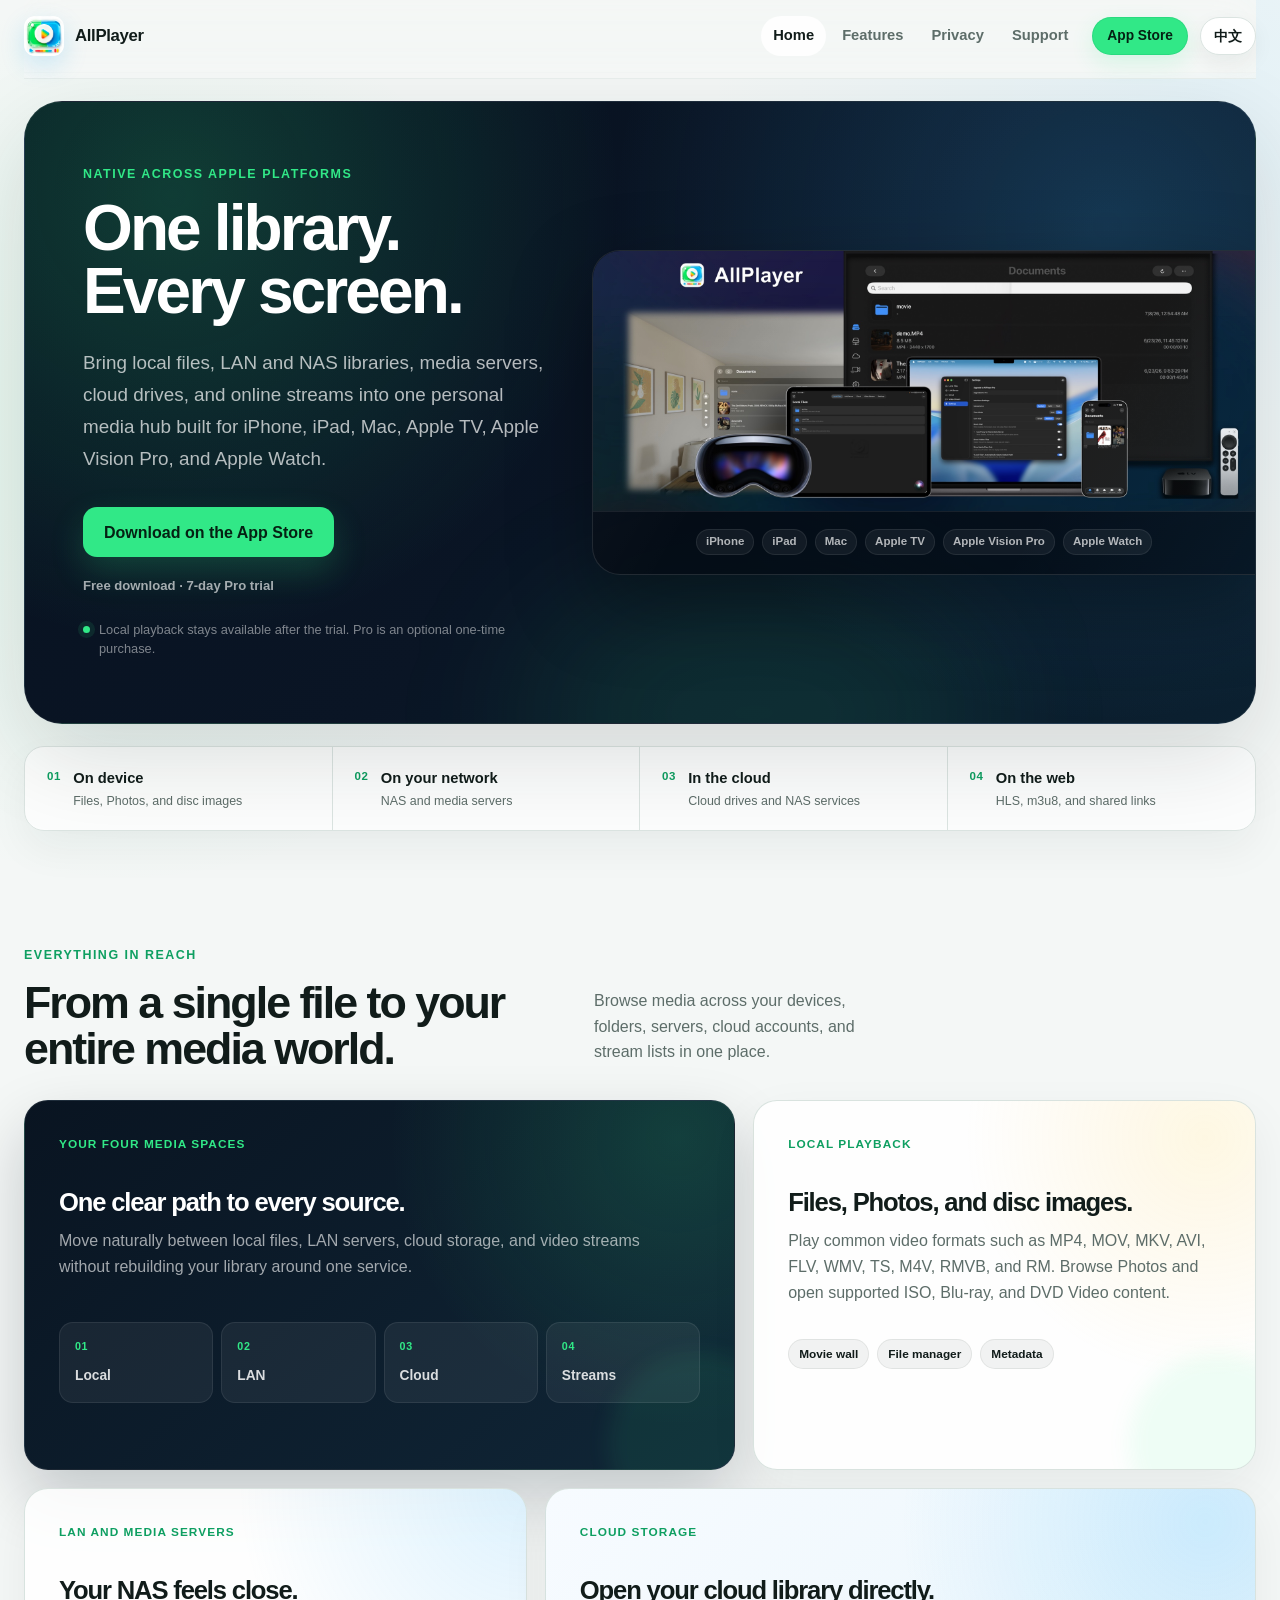
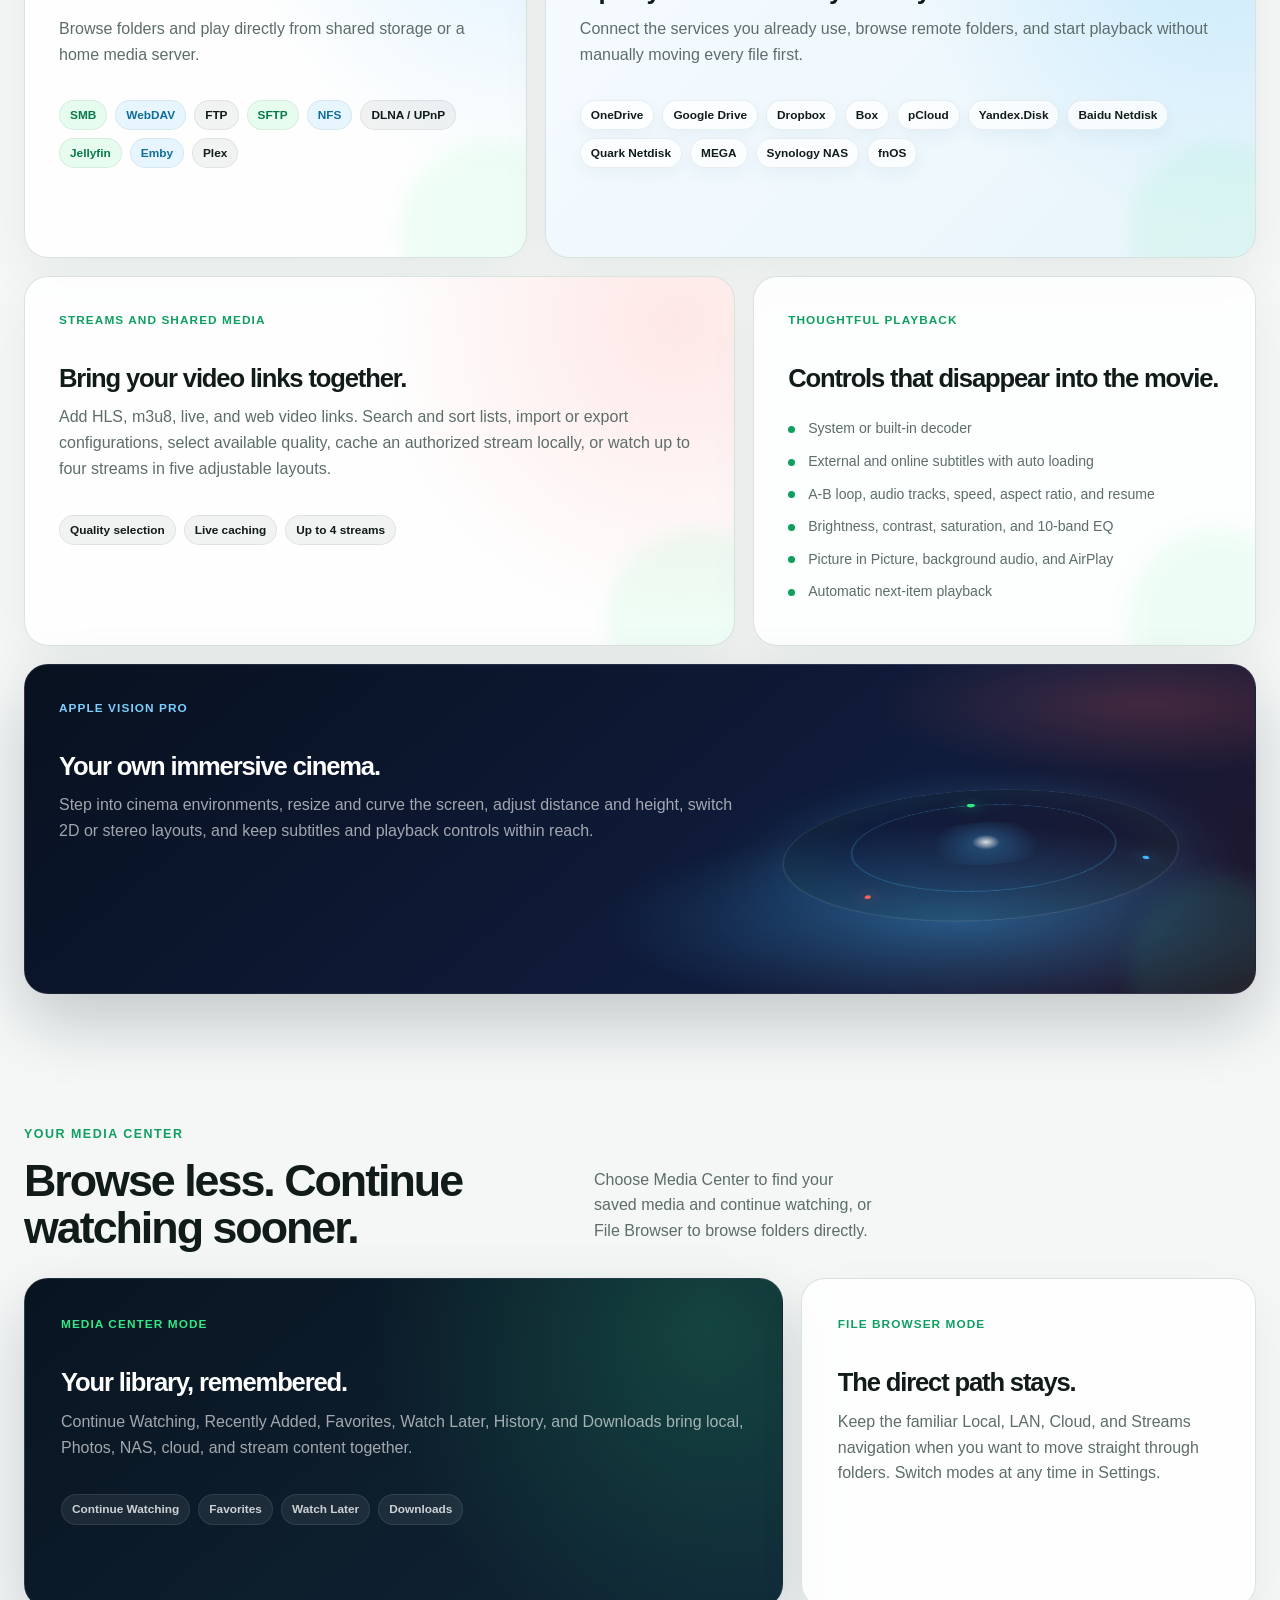
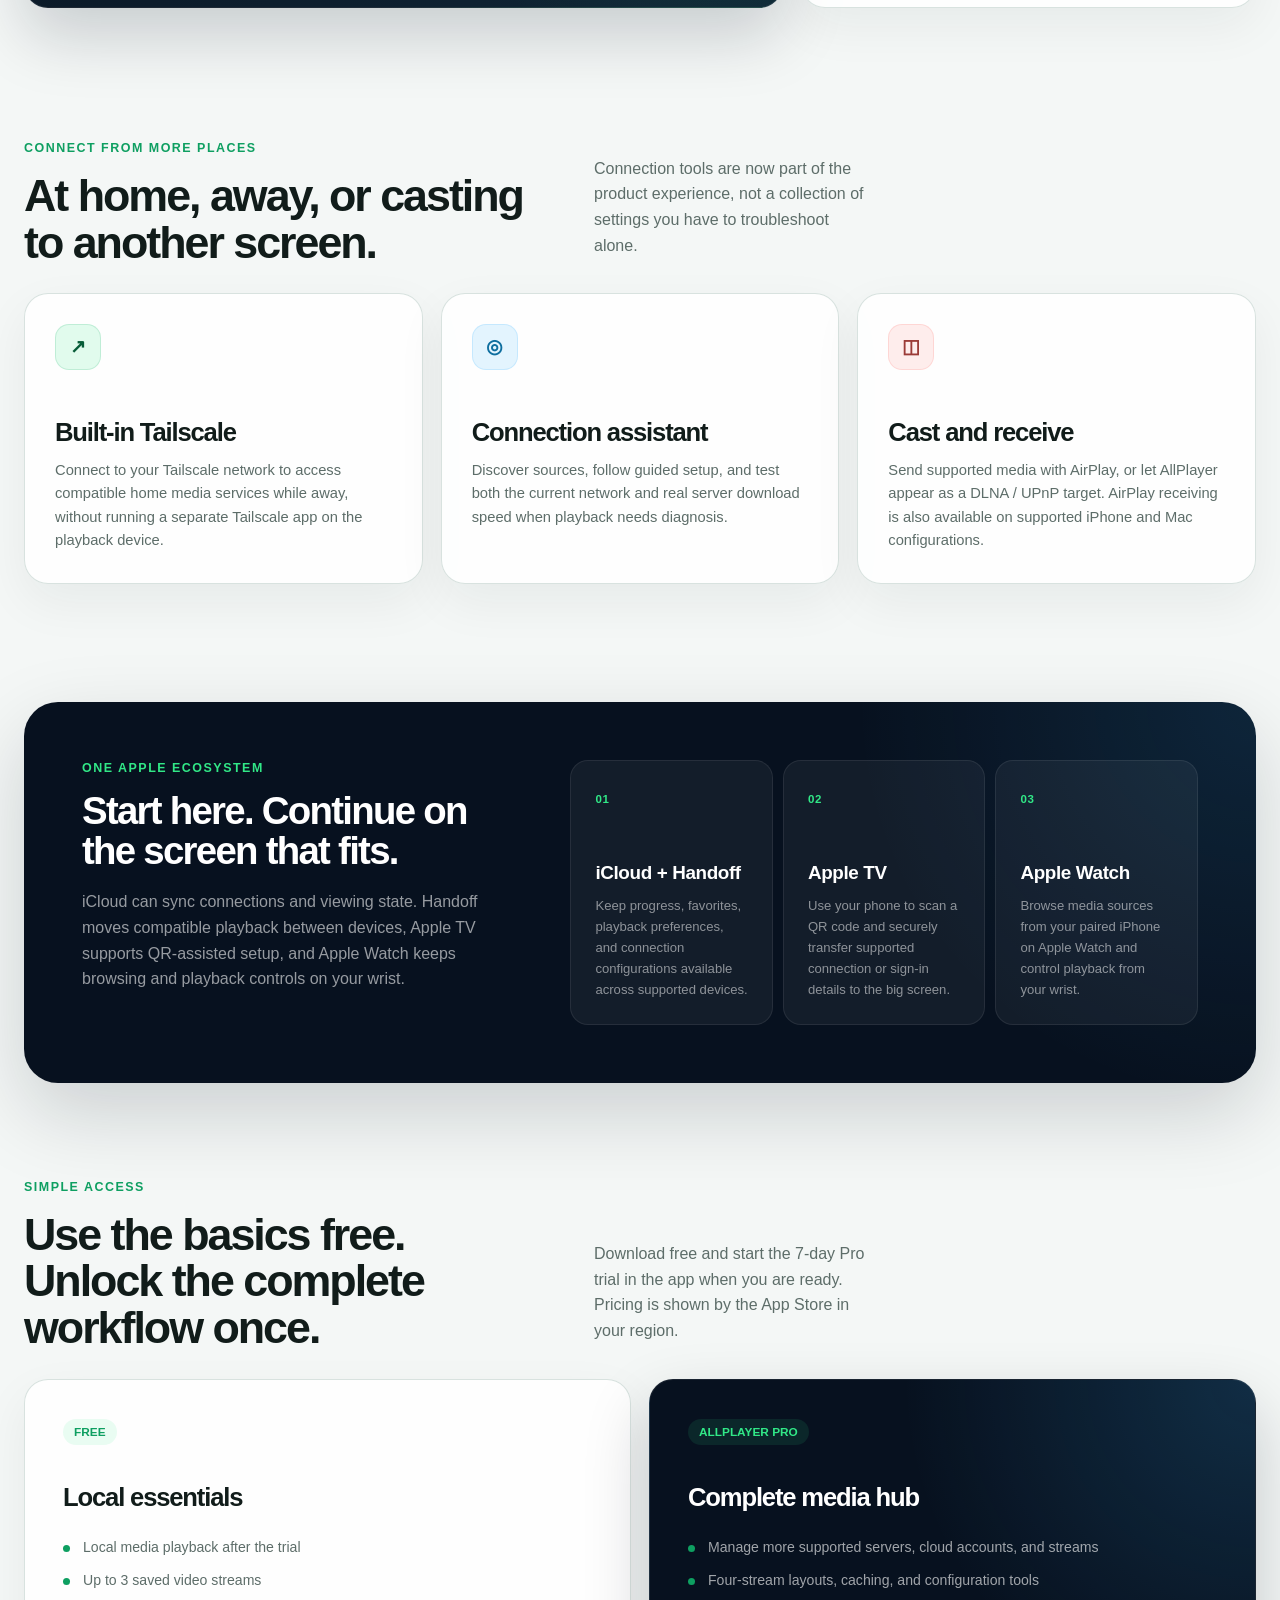
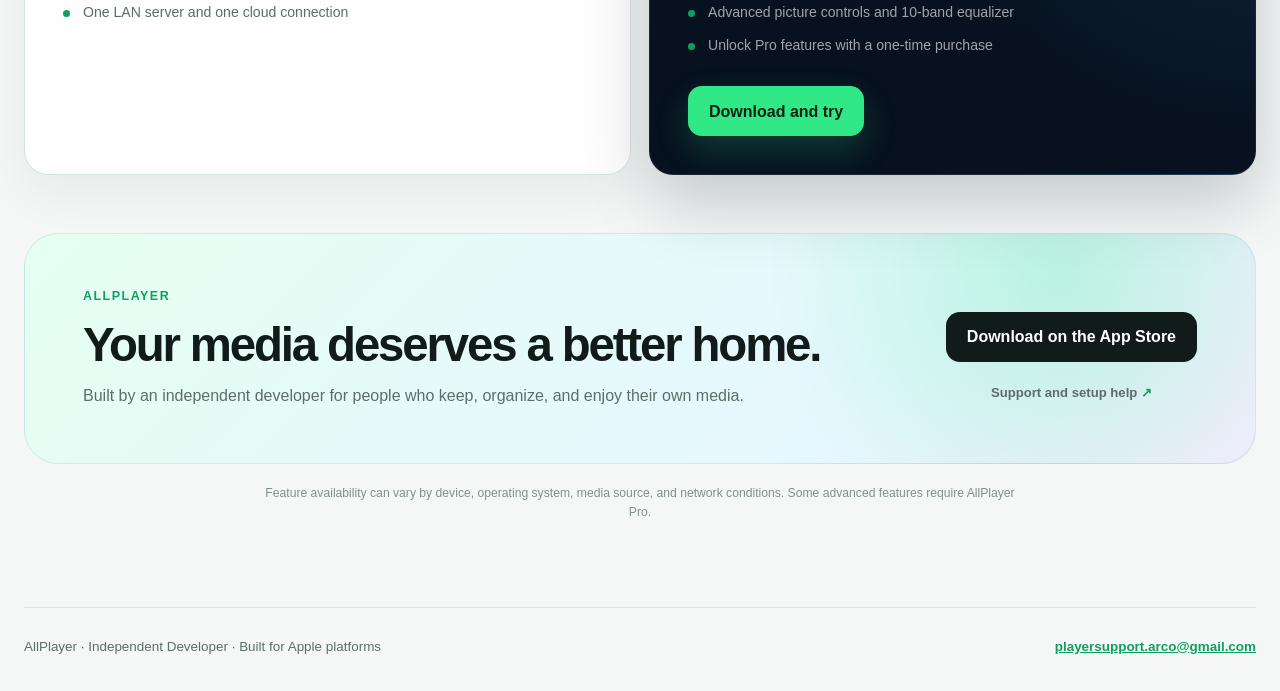
==== commit bc56064f: "Make privacy and support copy clearer for users" ====
--- a/index.html
+++ b/index.html
@@ -110,7 +110,7 @@
                     <article class="feature-card feature-local">
                         <span class="feature-kicker">Local playback</span>
                         <h3>Files, Photos, and disc images.</h3>
-                        <p>Play common containers such as MP4, MOV, MKV, AVI, FLV, WMV, TS, M4V, RMVB, and RM. Browse Photos and open supported ISO, Blu-ray, and DVD Video content.</p>
+                        <p>Play common video formats such as MP4, MOV, MKV, AVI, FLV, WMV, TS, M4V, RMVB, and RM. Browse Photos and open supported ISO, Blu-ray, and DVD Video content.</p>
                         <div class="mini-tags"><span>Movie wall</span><span>File manager</span><span>Metadata</span></div>
                     </article>
 
@@ -134,7 +134,7 @@
 
                     <article class="feature-card feature-streams">
                         <span class="feature-kicker">Streams and shared media</span>
-                        <h3>More than pasting a URL.</h3>
+                        <h3>Bring your video links together.</h3>
                         <p>Add HLS, m3u8, live, and web video links. Search and sort lists, import or export configurations, select available quality, cache an authorized stream locally, or watch up to four streams in five adjustable layouts.</p>
                         <div class="mini-tags"><span>Quality selection</span><span>Live caching</span><span>Up to 4 streams</span></div>
                     </article>
@@ -196,7 +196,7 @@
                     <article class="capability-card">
                         <span class="capability-icon">↗</span>
                         <h3>Built-in Tailscale</h3>
-                        <p>Join your tailnet and reach compatible home media services remotely without running a separate Tailscale client on the playback device.</p>
+                        <p>Connect to your Tailscale network to access compatible home media services while away, without running a separate Tailscale app on the playback device.</p>
                     </article>
                     <article class="capability-card">
                         <span class="capability-icon">◎</span>
@@ -353,7 +353,7 @@
 
                     <article class="feature-card feature-streams">
                         <span class="feature-kicker">视频流与分享内容</span>
-                        <h3>不只是粘贴一个 URL。</h3>
+                        <h3>把你的视频链接集中到一起。</h3>
                         <p>添加 HLS、m3u8、直播流或网页视频链接；搜索与排序列表、导入导出配置、切换可用清晰度、缓存已获授权的视频流到本地，或用五种可调布局同时观看最多四路视频流。</p>
                         <div class="mini-tags"><span>清晰度选择</span><span>直播缓存</span><span>最多四路播放</span></div>
                     </article>
@@ -415,7 +415,7 @@
                     <article class="capability-card">
                         <span class="capability-icon">↗</span>
                         <h3>内置 Tailscale</h3>
-                        <p>直接加入你的 tailnet，远程访问兼容的家庭媒体服务，无需在播放设备上另行运行 Tailscale 客户端。</p>
+                        <p>连接你的 Tailscale 网络，在外也能访问兼容的家庭媒体服务，无需在播放设备上另行运行 Tailscale 应用。</p>
                     </article>
                     <article class="capability-card">
                         <span class="capability-icon">◎</span>
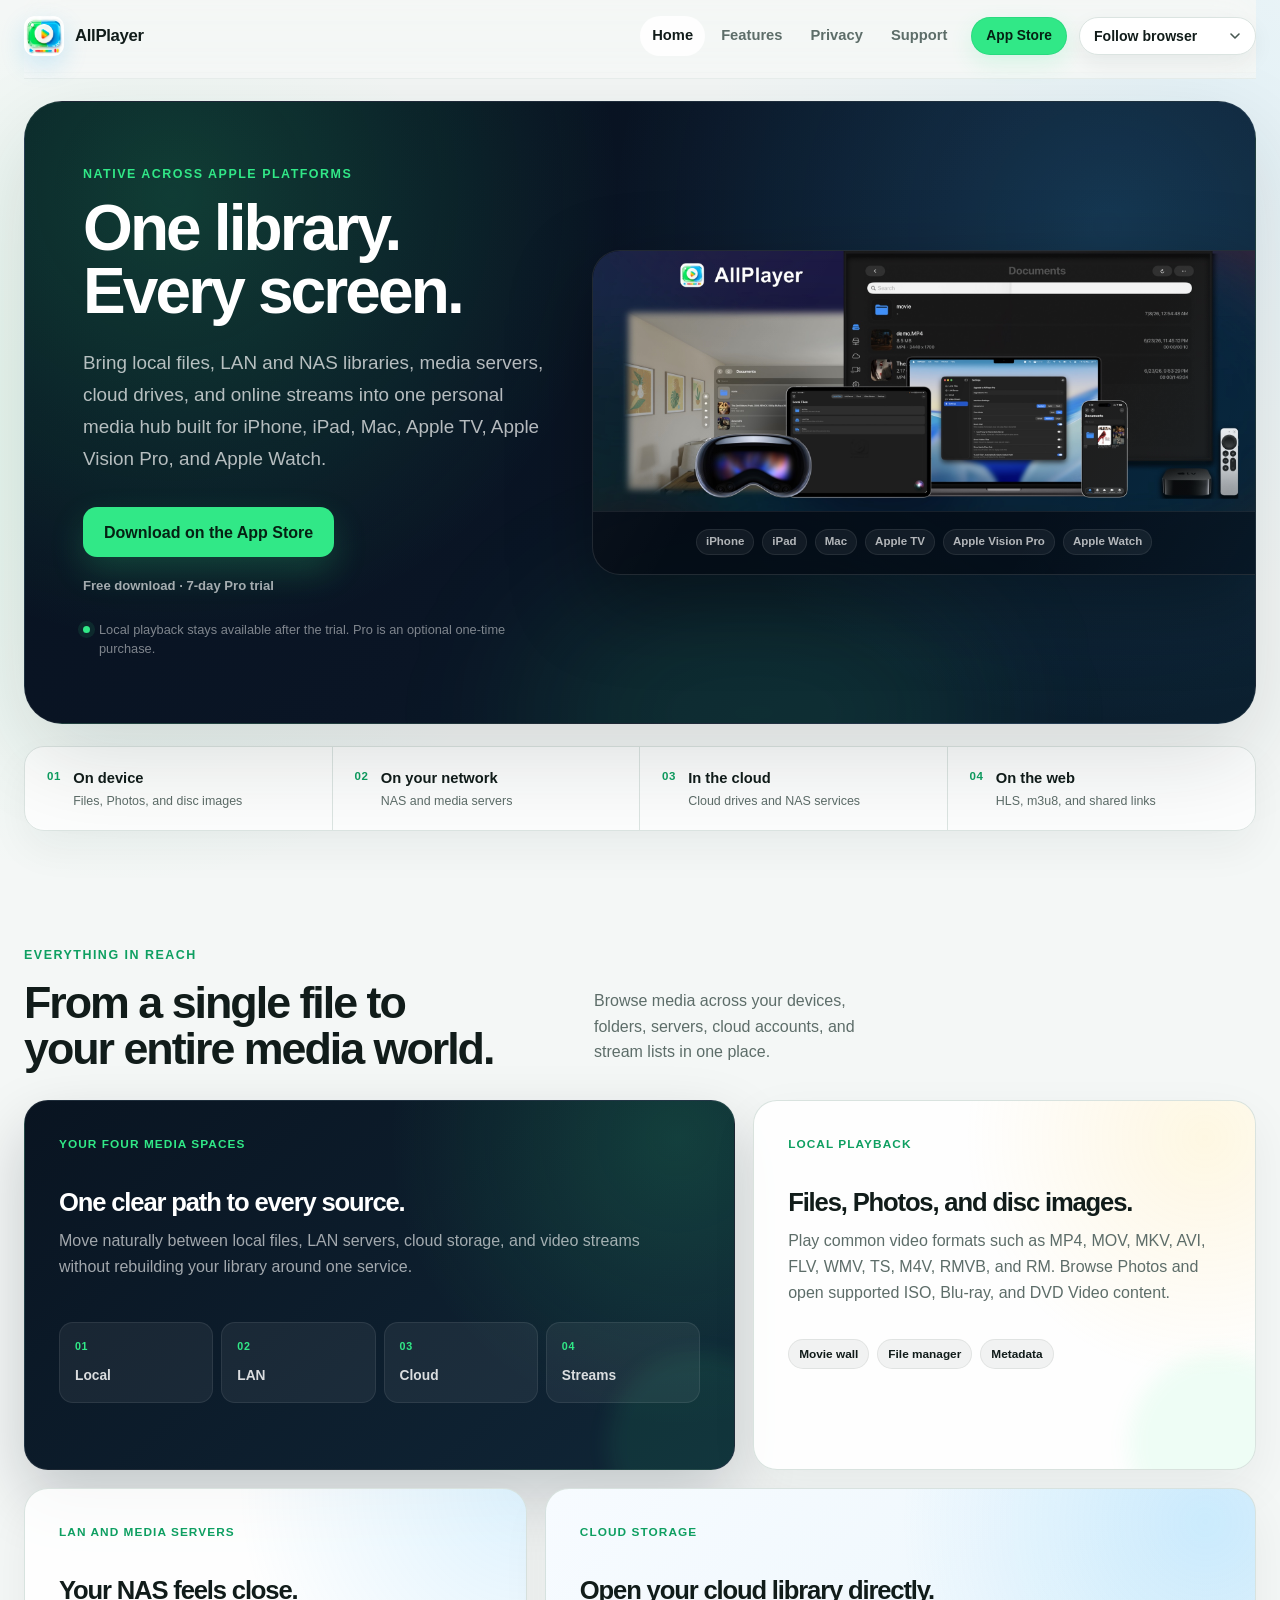
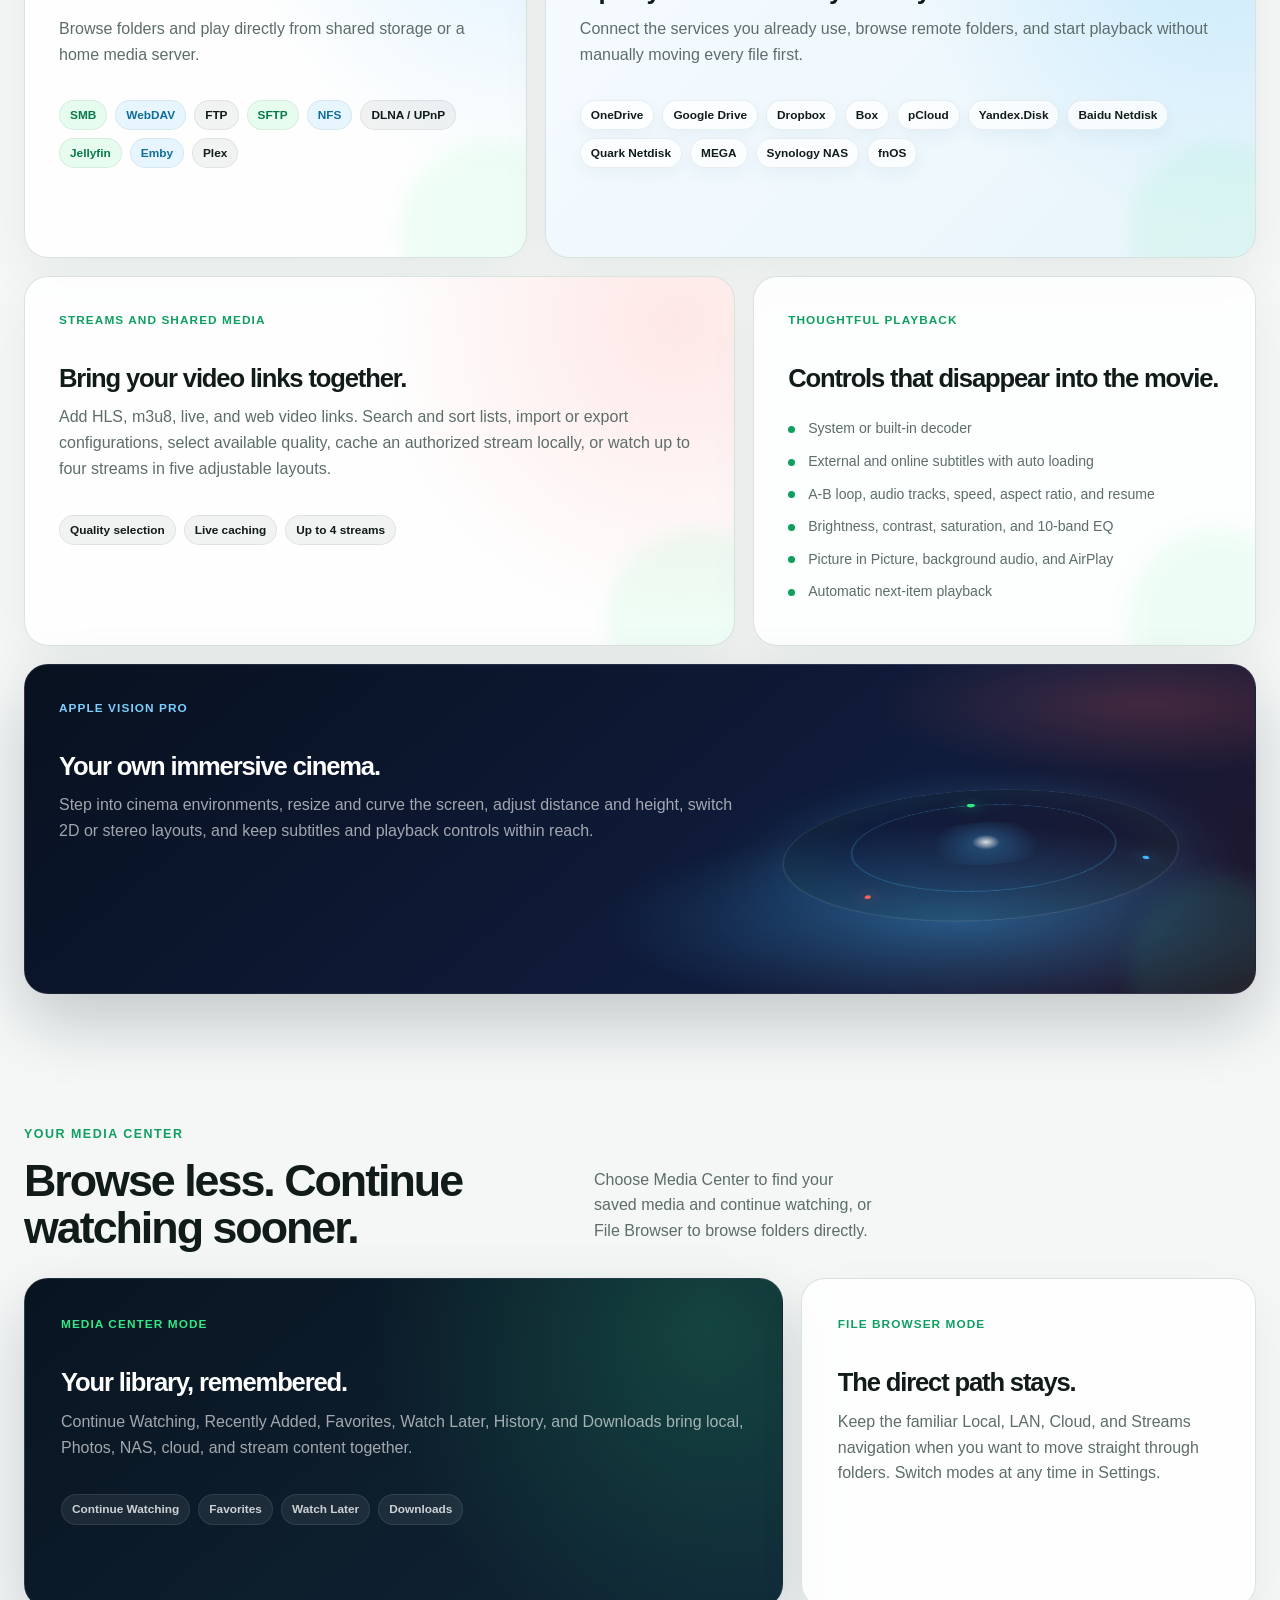
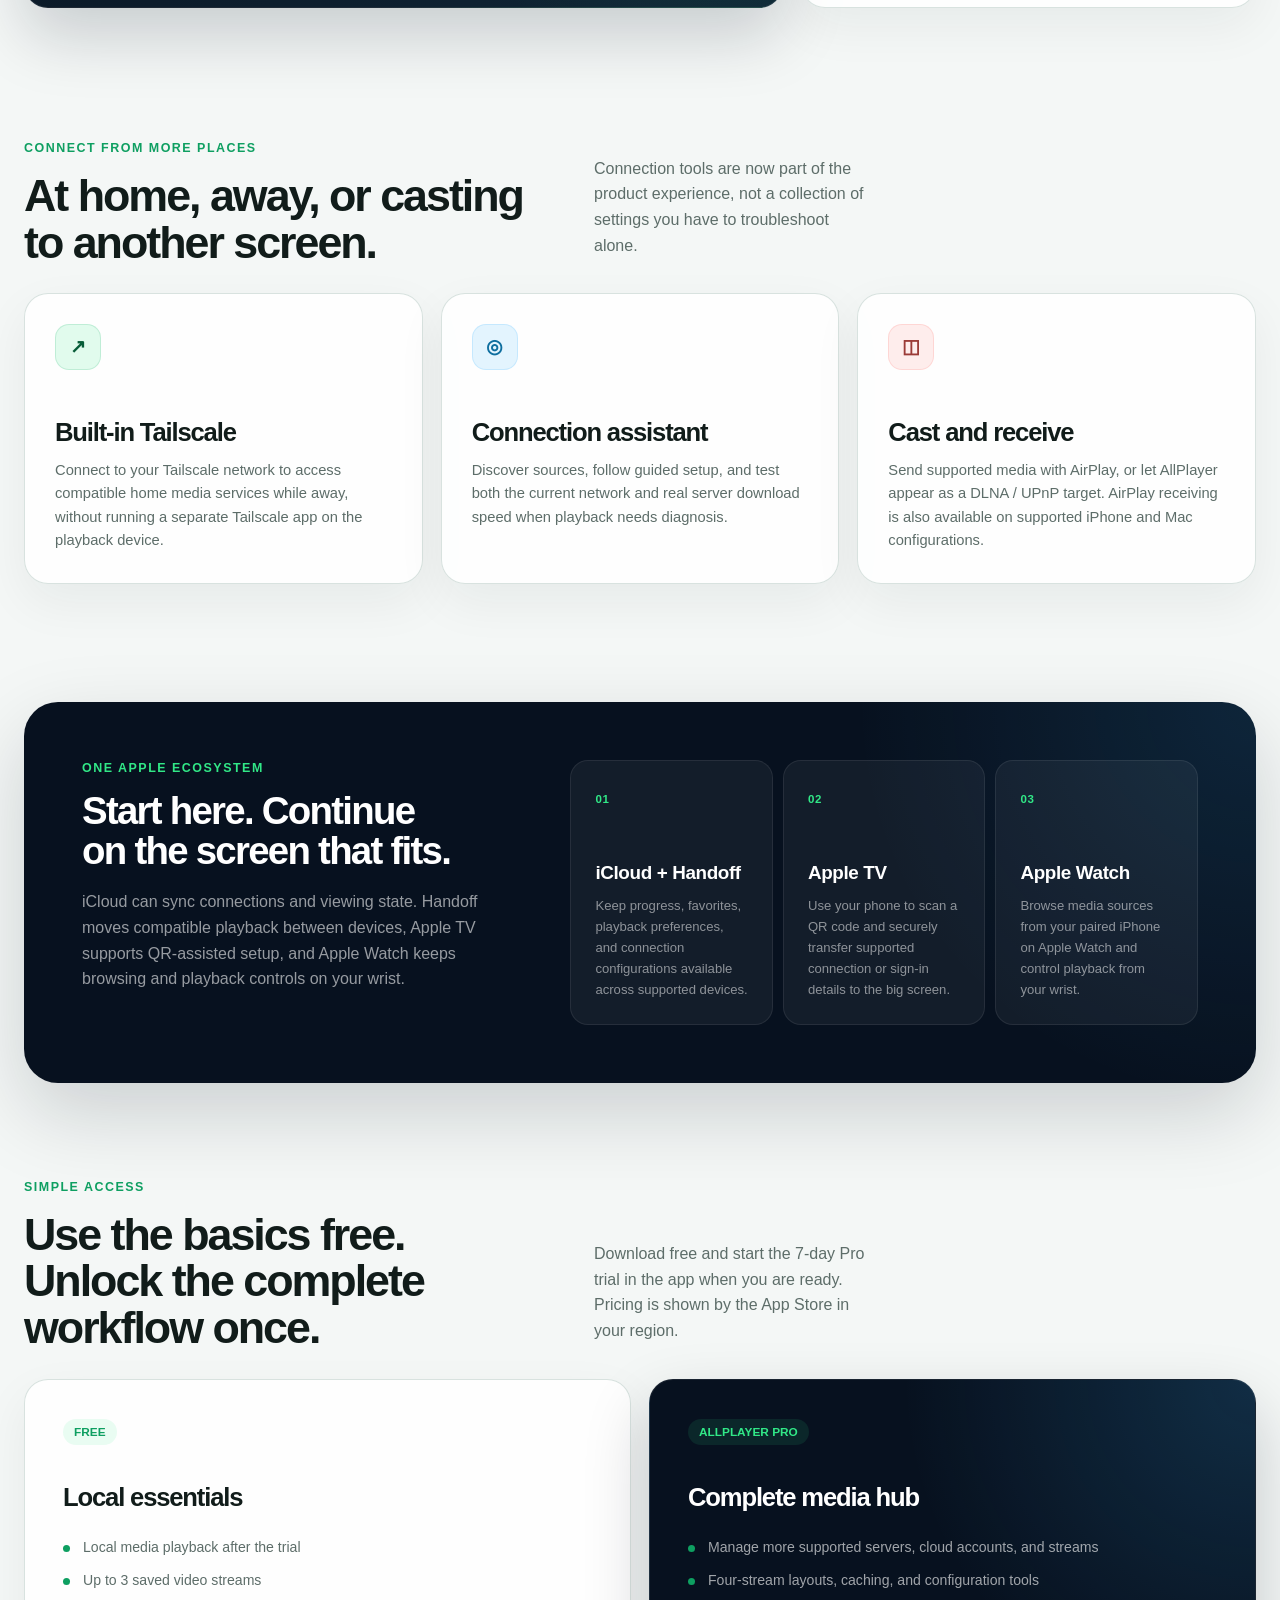
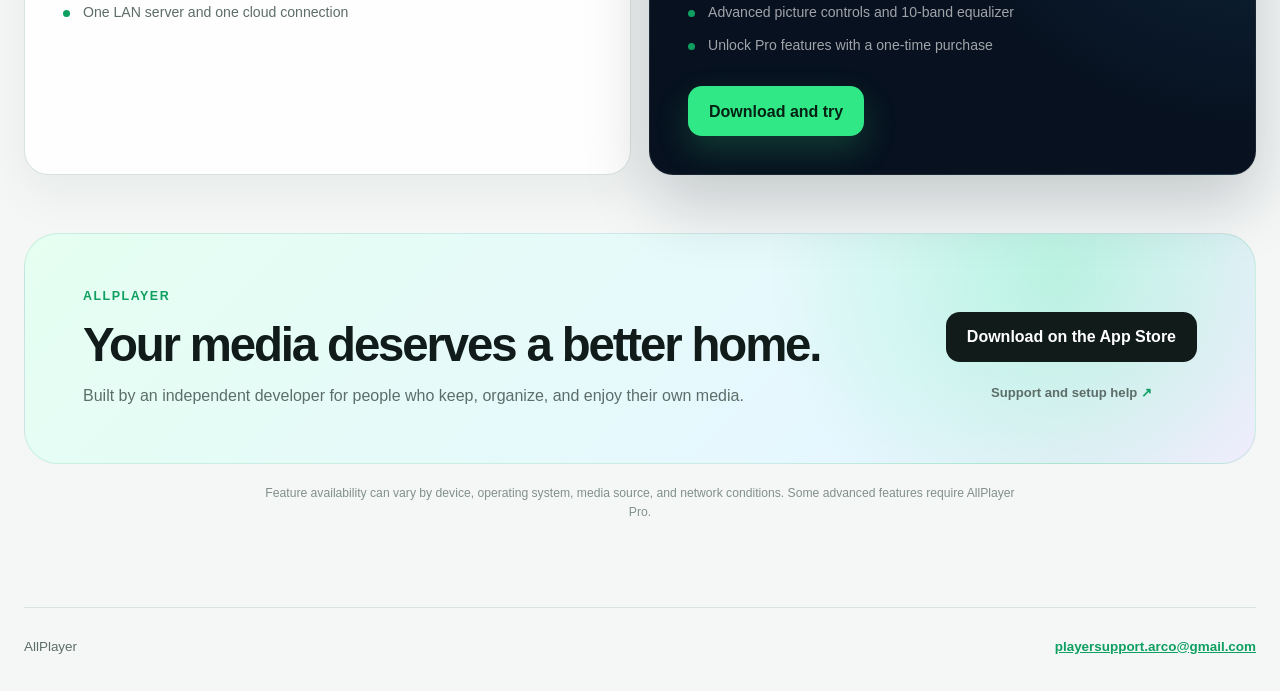
==== commit 1c1607a1: "Localize website in 14 languages with browser-aware language selector" ====
--- a/index.html
+++ b/index.html
@@ -3,7 +3,7 @@
 <head>
     <meta charset="utf-8">
     <meta name="viewport" content="width=device-width, initial-scale=1">
-    <meta name="description" content="AllPlayer brings local files, NAS and media servers, cloud drives, online streams, and immersive playback together across iPhone, iPad, Mac, Apple TV, Apple Vision Pro, and Apple Watch.">
+    <meta name="description" content="Bring local files, NAS, media servers, cloud drives, and online streams together with AllPlayer." data-copy-content="home_description">
     <meta name="apple-itunes-app" content="app-id=6761591864">
     <meta name="theme-color" content="#07111f">
     <meta property="og:type" content="website">
@@ -12,7 +12,7 @@
     <meta property="og:image" content="https://allplayer.uk/hero-platforms.jpg">
     <meta property="og:url" content="https://allplayer.uk/">
     <link rel="canonical" href="https://allplayer.uk/">
-    <title>AllPlayer — Personal Media Hub for Every Apple Screen</title>
+    <title data-copy="home_title">AllPlayer — Your Personal Media Hub</title>
     <link rel="icon" href="app-icon.png">
     <link rel="stylesheet" href="styles.css">
     <script type="application/ld+json">
@@ -32,130 +32,130 @@
     }
     </script>
 </head>
-<body>
+<body data-page="index">
     <header class="site-header">
-        <a class="brand" href="index.html" aria-label="AllPlayer Home">
-            <img src="app-icon.png" alt="AllPlayer app icon">
+        <a class="brand" href="index.html" aria-label="AllPlayer Home" data-copy-aria="brand_home">
+            <img src="app-icon.png" alt="AllPlayer app icon" data-copy-alt="app_icon">
             <span>AllPlayer</span>
         </a>
         <div class="header-actions">
-            <nav aria-label="Main navigation">
+            <nav aria-label="Main navigation" data-copy-aria="main_navigation">
                 <a href="index.html" aria-current="page" data-i18n="nav_home">Home</a>
                 <a href="#features" data-i18n="nav_features" data-features-link>Features</a>
                 <a href="privacy.html" data-i18n="nav_privacy">Privacy</a>
                 <a href="support.html" data-i18n="nav_support">Support</a>
             </nav>
             <a class="header-store-link" href="https://apps.apple.com/app/allplayer-pro/id6761591864" data-i18n="nav_download">App Store</a>
-            <button class="lang-toggle" type="button" data-lang-toggle aria-label="Switch language">中文</button>
+            <select class="language-select" data-language-select aria-label="Language" data-copy-aria="language_label" hidden></select><span class="language-error" data-language-error role="status" hidden></span>
         </div>
     </header>
 
     <main class="home-main">
-        <div data-lang-block="en">
+        <div data-language-content>
             <section class="hero">
                 <div class="hero-copy">
-                    <p class="eyebrow">Native across Apple platforms</p>
-                    <h1>One library.<br>Every screen.</h1>
-                    <p class="lead">Bring local files, LAN and NAS libraries, media servers, cloud drives, and online streams into one personal media hub built for iPhone, iPad, Mac, Apple TV, Apple Vision Pro, and Apple Watch.</p>
+                    <p class="eyebrow" data-copy="index_000">Native across Apple platforms</p>
+                    <h1><span data-copy="index_001">One library.</span><br><span data-copy="index_002">Every screen.</span></h1>
+                    <p class="lead" data-copy="index_003">Bring local files, LAN and NAS libraries, media servers, cloud drives, and online streams into one personal media hub built for iPhone, iPad, Mac, Apple TV, Apple Vision Pro, and Apple Watch.</p>
                     <div class="actions">
-                        <a class="button primary store-button" href="https://apps.apple.com/app/allplayer-pro/id6761591864">Download on the App Store</a>
+                        <a class="button primary store-button" href="https://apps.apple.com/app/allplayer-pro/id6761591864" data-copy="index_004">Download on the App Store</a>
                         <button class="button secondary release-trigger" type="button" data-release-trigger hidden></button>
                     </div>
-                    <div class="release-line"><span class="version-pill" data-release-version-badge hidden></span><span>Free download · 7-day Pro trial</span></div>
-                    <p class="hero-note"><span></span>Local playback stays available after the trial. Pro is an optional one-time purchase.</p>
+                    <div class="release-line"><span class="version-pill" data-release-version-badge hidden></span><span data-copy="index_005">Free download · 7-day Pro trial</span></div>
+                    <p class="hero-note"><span></span><span data-copy="index_006">Local playback stays available after the trial. Pro is an optional one-time purchase.</span></p>
                 </div>
 
                 <figure class="hero-visual">
-                    <img src="hero-platforms.jpg" alt="AllPlayer running on Apple Vision Pro, iPad, Mac, iPhone, and Apple TV" width="2000" height="785" fetchpriority="high">
+                    <img src="hero-platforms.jpg" alt="AllPlayer running on Apple Vision Pro, iPad, Mac, iPhone, and Apple TV" width="2000" height="785" fetchpriority="high" data-copy-alt="hero_image">
                     <figcaption>
-                        <span>iPhone</span>
-                        <span>iPad</span>
-                        <span>Mac</span>
-                        <span>Apple TV</span>
-                        <span>Apple Vision Pro</span>
-                        <span>Apple Watch</span>
+                        <span data-copy="index_007">iPhone</span>
+                        <span data-copy="index_008">iPad</span>
+                        <span data-copy="index_009">Mac</span>
+                        <span data-copy="index_010">Apple TV</span>
+                        <span data-copy="index_011">Apple Vision Pro</span>
+                        <span data-copy="index_012">Apple Watch</span>
                     </figcaption>
                 </figure>
             </section>
 
-            <section class="source-rail" aria-label="AllPlayer media sources">
-                <article><span class="source-index">01</span><div><strong>On device</strong><p>Files, Photos, and disc images</p></div></article>
-                <article><span class="source-index">02</span><div><strong>On your network</strong><p>NAS and media servers</p></div></article>
-                <article><span class="source-index">03</span><div><strong>In the cloud</strong><p>Cloud drives and NAS services</p></div></article>
-                <article><span class="source-index">04</span><div><strong>On the web</strong><p>HLS, m3u8, and shared links</p></div></article>
+            <section class="source-rail" aria-label="AllPlayer media sources" data-copy-aria="media_sources">
+                <article><span class="source-index" data-copy="index_013">01</span><div><strong data-copy="index_014">On device</strong><p data-copy="index_015">Files, Photos, and disc images</p></div></article>
+                <article><span class="source-index" data-copy="index_016">02</span><div><strong data-copy="index_017">On your network</strong><p data-copy="index_018">NAS and media servers</p></div></article>
+                <article><span class="source-index" data-copy="index_019">03</span><div><strong data-copy="index_020">In the cloud</strong><p data-copy="index_021">Cloud drives and NAS services</p></div></article>
+                <article><span class="source-index" data-copy="index_022">04</span><div><strong data-copy="index_023">On the web</strong><p data-copy="index_024">HLS, m3u8, and shared links</p></div></article>
             </section>
 
             <section class="home-section" id="features" data-feature="sources">
                 <div class="section-heading home-heading">
                     <div>
-                        <p class="eyebrow">Everything in reach</p>
-                        <h2>From a single file to your entire media world.</h2>
-                    </div>
-                    <p>Browse media across your devices, folders, servers, cloud accounts, and stream lists in one place.</p>
+                        <p class="eyebrow" data-copy="index_025">Everything in reach</p>
+                        <h2 data-copy="index_026">From a single file to your entire media world.</h2>
+                    </div>
+                    <p data-copy="index_027">Browse media across your devices, folders, servers, cloud accounts, and stream lists in one place.</p>
                 </div>
 
                 <div class="feature-bento">
                     <article class="feature-card feature-wide feature-dark">
-                        <span class="feature-kicker">Your four media spaces</span>
-                        <h3>One clear path to every source.</h3>
-                        <p>Move naturally between local files, LAN servers, cloud storage, and video streams without rebuilding your library around one service.</p>
-                        <div class="mode-list" aria-label="AllPlayer main sections">
-                            <span><b>01</b> Local</span>
-                            <span><b>02</b> LAN</span>
-                            <span><b>03</b> Cloud</span>
-                            <span><b>04</b> Streams</span>
+                        <span class="feature-kicker" data-copy="index_028">Your four media spaces</span>
+                        <h3 data-copy="index_029">One clear path to every source.</h3>
+                        <p data-copy="index_030">Move naturally between local files, LAN servers, cloud storage, and video streams without rebuilding your library around one service.</p>
+                        <div class="mode-list" aria-label="AllPlayer main sections" data-copy-aria="main_sections">
+                            <span><b data-copy="index_031">01</b><span data-copy="index_032"> Local</span></span>
+                            <span><b data-copy="index_033">02</b><span data-copy="index_034"> LAN</span></span>
+                            <span><b data-copy="index_035">03</b><span data-copy="index_036"> Cloud</span></span>
+                            <span><b data-copy="index_037">04</b><span data-copy="index_038"> Streams</span></span>
                         </div>
                     </article>
 
                     <article class="feature-card feature-local">
-                        <span class="feature-kicker">Local playback</span>
-                        <h3>Files, Photos, and disc images.</h3>
-                        <p>Play common video formats such as MP4, MOV, MKV, AVI, FLV, WMV, TS, M4V, RMVB, and RM. Browse Photos and open supported ISO, Blu-ray, and DVD Video content.</p>
-                        <div class="mini-tags"><span>Movie wall</span><span>File manager</span><span>Metadata</span></div>
+                        <span class="feature-kicker" data-copy="index_039">Local playback</span>
+                        <h3 data-copy="index_040">Files, Photos, and disc images.</h3>
+                        <p data-copy="index_041">Play common video formats such as MP4, MOV, MKV, AVI, FLV, WMV, TS, M4V, RMVB, and RM. Browse Photos and open supported ISO, Blu-ray, and DVD Video content.</p>
+                        <div class="mini-tags"><span data-copy="index_042">Movie wall</span><span data-copy="index_043">File manager</span><span data-copy="index_044">Metadata</span></div>
                     </article>
 
                     <article class="feature-card feature-lan">
-                        <span class="feature-kicker">LAN and media servers</span>
-                        <h3>Your NAS feels close.</h3>
-                        <p>Browse folders and play directly from shared storage or a home media server.</p>
+                        <span class="feature-kicker" data-copy="index_045">LAN and media servers</span>
+                        <h3 data-copy="index_046">Your NAS feels close.</h3>
+                        <p data-copy="index_047">Browse folders and play directly from shared storage or a home media server.</p>
                         <div class="protocol-cloud">
-                            <span>SMB</span><span>WebDAV</span><span>FTP</span><span>SFTP</span><span>NFS</span><span>DLNA / UPnP</span><span>Jellyfin</span><span>Emby</span><span>Plex</span>
+                            <span data-copy="index_048">SMB</span><span data-copy="index_049">WebDAV</span><span data-copy="index_050">FTP</span><span data-copy="index_051">SFTP</span><span data-copy="index_052">NFS</span><span data-copy="index_053">DLNA / UPnP</span><span data-copy="index_054">Jellyfin</span><span data-copy="index_055">Emby</span><span data-copy="index_056">Plex</span>
                         </div>
                     </article>
 
                     <article class="feature-card feature-cloud">
-                        <span class="feature-kicker">Cloud storage</span>
-                        <h3>Open your cloud library directly.</h3>
-                        <p>Connect the services you already use, browse remote folders, and start playback without manually moving every file first.</p>
+                        <span class="feature-kicker" data-copy="index_057">Cloud storage</span>
+                        <h3 data-copy="index_058">Open your cloud library directly.</h3>
+                        <p data-copy="index_059">Connect the services you already use, browse remote folders, and start playback without manually moving every file first.</p>
                         <div class="provider-list">
-                            <span>OneDrive</span><span>Google Drive</span><span>Dropbox</span><span>Box</span><span>pCloud</span><span>Yandex.Disk</span><span>Baidu Netdisk</span><span>Quark Netdisk</span><span>MEGA</span><span>Synology NAS</span><span>fnOS</span>
+                            <span data-copy="index_060">OneDrive</span><span data-copy="index_061">Google Drive</span><span data-copy="index_062">Dropbox</span><span data-copy="index_063">Box</span><span data-copy="index_064">pCloud</span><span data-copy="index_065">Yandex.Disk</span><span data-copy="index_066">Baidu Netdisk</span><span data-copy="index_067">Quark Netdisk</span><span data-copy="index_068">MEGA</span><span data-copy="index_069">Synology NAS</span><span data-copy="index_070">fnOS</span>
                         </div>
                     </article>
 
                     <article class="feature-card feature-streams">
-                        <span class="feature-kicker">Streams and shared media</span>
-                        <h3>Bring your video links together.</h3>
-                        <p>Add HLS, m3u8, live, and web video links. Search and sort lists, import or export configurations, select available quality, cache an authorized stream locally, or watch up to four streams in five adjustable layouts.</p>
-                        <div class="mini-tags"><span>Quality selection</span><span>Live caching</span><span>Up to 4 streams</span></div>
+                        <span class="feature-kicker" data-copy="index_071">Streams and shared media</span>
+                        <h3 data-copy="index_072">Bring your video links together.</h3>
+                        <p data-copy="index_073">Add HLS, m3u8, live, and web video links. Search and sort lists, import or export configurations, select available quality, cache an authorized stream locally, or watch up to four streams in five adjustable layouts.</p>
+                        <div class="mini-tags"><span data-copy="index_074">Quality selection</span><span data-copy="index_075">Live caching</span><span data-copy="index_076">Up to 4 streams</span></div>
                     </article>
 
                     <article class="feature-card feature-playback">
-                        <span class="feature-kicker">Thoughtful playback</span>
-                        <h3>Controls that disappear into the movie.</h3>
+                        <span class="feature-kicker" data-copy="index_077">Thoughtful playback</span>
+                        <h3 data-copy="index_078">Controls that disappear into the movie.</h3>
                         <ul class="compact-list">
-                            <li>System or built-in decoder</li>
-                            <li>External and online subtitles with auto loading</li>
-                            <li>A-B loop, audio tracks, speed, aspect ratio, and resume</li>
-                            <li>Brightness, contrast, saturation, and 10-band EQ</li>
-                            <li>Picture in Picture, background audio, and AirPlay</li>
-                            <li>Automatic next-item playback</li>
+                            <li data-copy="index_079">System or built-in decoder</li>
+                            <li data-copy="index_080">External and online subtitles with auto loading</li>
+                            <li data-copy="index_081">A-B loop, audio tracks, speed, aspect ratio, and resume</li>
+                            <li data-copy="index_082">Brightness, contrast, saturation, and 10-band EQ</li>
+                            <li data-copy="index_083">Picture in Picture, background audio, and AirPlay</li>
+                            <li data-copy="index_084">Automatic next-item playback</li>
                         </ul>
                     </article>
 
                     <article class="feature-card feature-vision">
-                        <span class="feature-kicker">Apple Vision Pro</span>
-                        <h3>Your own immersive cinema.</h3>
-                        <p>Step into cinema environments, resize and curve the screen, adjust distance and height, switch 2D or stereo layouts, and keep subtitles and playback controls within reach.</p>
+                        <span class="feature-kicker" data-copy="index_085">Apple Vision Pro</span>
+                        <h3 data-copy="index_086">Your own immersive cinema.</h3>
+                        <p data-copy="index_087">Step into cinema environments, resize and curve the screen, adjust distance and height, switch 2D or stereo layouts, and keep subtitles and playback controls within reach.</p>
                         <div class="vision-orbit" aria-hidden="true"><span></span><span></span><span></span></div>
                     </article>
                 </div>
@@ -164,22 +164,22 @@
             <section class="home-section product-section" data-feature="media-center">
                 <div class="section-heading home-heading">
                     <div>
-                        <p class="eyebrow">Your media center</p>
-                        <h2>Browse less. Continue watching sooner.</h2>
-                    </div>
-                    <p>Choose Media Center to find your saved media and continue watching, or File Browser to browse folders directly.</p>
+                        <p class="eyebrow" data-copy="index_088">Your media center</p>
+                        <h2 data-copy="index_089">Browse less. Continue watching sooner.</h2>
+                    </div>
+                    <p data-copy="index_090">Choose Media Center to find your saved media and continue watching, or File Browser to browse folders directly.</p>
                 </div>
                 <div class="experience-grid">
                     <article class="experience-card experience-primary">
-                        <span class="feature-kicker">Media Center mode</span>
-                        <h3>Your library, remembered.</h3>
-                        <p>Continue Watching, Recently Added, Favorites, Watch Later, History, and Downloads bring local, Photos, NAS, cloud, and stream content together.</p>
-                        <div class="mini-tags"><span>Continue Watching</span><span>Favorites</span><span>Watch Later</span><span>Downloads</span></div>
+                        <span class="feature-kicker" data-copy="index_091">Media Center mode</span>
+                        <h3 data-copy="index_092">Your library, remembered.</h3>
+                        <p data-copy="index_093">Continue Watching, Recently Added, Favorites, Watch Later, History, and Downloads bring local, Photos, NAS, cloud, and stream content together.</p>
+                        <div class="mini-tags"><span data-copy="index_094">Continue Watching</span><span data-copy="index_095">Favorites</span><span data-copy="index_096">Watch Later</span><span data-copy="index_097">Downloads</span></div>
                     </article>
                     <article class="experience-card">
-                        <span class="feature-kicker">File Browser mode</span>
-                        <h3>The direct path stays.</h3>
-                        <p>Keep the familiar Local, LAN, Cloud, and Streams navigation when you want to move straight through folders. Switch modes at any time in Settings.</p>
+                        <span class="feature-kicker" data-copy="index_098">File Browser mode</span>
+                        <h3 data-copy="index_099">The direct path stays.</h3>
+                        <p data-copy="index_100">Keep the familiar Local, LAN, Cloud, and Streams navigation when you want to move straight through folders. Switch modes at any time in Settings.</p>
                     </article>
                 </div>
             </section>
@@ -187,307 +187,90 @@
             <section class="home-section product-section" data-feature="connectivity">
                 <div class="section-heading home-heading">
                     <div>
-                        <p class="eyebrow">Connect from more places</p>
-                        <h2>At home, away, or casting to another screen.</h2>
-                    </div>
-                    <p>Connection tools are now part of the product experience, not a collection of settings you have to troubleshoot alone.</p>
+                        <p class="eyebrow" data-copy="index_101">Connect from more places</p>
+                        <h2 data-copy="index_102">At home, away, or casting to another screen.</h2>
+                    </div>
+                    <p data-copy="index_103">Connection tools are now part of the product experience, not a collection of settings you have to troubleshoot alone.</p>
                 </div>
                 <div class="capability-grid">
                     <article class="capability-card">
-                        <span class="capability-icon">↗</span>
-                        <h3>Built-in Tailscale</h3>
-                        <p>Connect to your Tailscale network to access compatible home media services while away, without running a separate Tailscale app on the playback device.</p>
+                        <span class="capability-icon" data-copy="index_104">↗</span>
+                        <h3 data-copy="index_105">Built-in Tailscale</h3>
+                        <p data-copy="index_106">Connect to your Tailscale network to access compatible home media services while away, without running a separate Tailscale app on the playback device.</p>
                     </article>
                     <article class="capability-card">
-                        <span class="capability-icon">◎</span>
-                        <h3>Connection assistant</h3>
-                        <p>Discover sources, follow guided setup, and test both the current network and real server download speed when playback needs diagnosis.</p>
+                        <span class="capability-icon" data-copy="index_107">◎</span>
+                        <h3 data-copy="index_108">Connection assistant</h3>
+                        <p data-copy="index_109">Discover sources, follow guided setup, and test both the current network and real server download speed when playback needs diagnosis.</p>
                     </article>
                     <article class="capability-card">
-                        <span class="capability-icon">◫</span>
-                        <h3>Cast and receive</h3>
-                        <p>Send supported media with AirPlay, or let AllPlayer appear as a DLNA / UPnP target. AirPlay receiving is also available on supported iPhone and Mac configurations.</p>
+                        <span class="capability-icon" data-copy="index_110">◫</span>
+                        <h3 data-copy="index_111">Cast and receive</h3>
+                        <p data-copy="index_112">Send supported media with AirPlay, or let AllPlayer appear as a DLNA / UPnP target. AirPlay receiving is also available on supported iPhone and Mac configurations.</p>
                     </article>
                 </div>
             </section>
 
             <section class="workflow-section" data-feature="cross-device">
                 <div class="workflow-copy">
-                    <p class="eyebrow">One Apple ecosystem</p>
-                    <h2>Start here. Continue on the screen that fits.</h2>
-                    <p>iCloud can sync connections and viewing state. Handoff moves compatible playback between devices, Apple TV supports QR-assisted setup, and Apple Watch keeps browsing and playback controls on your wrist.</p>
+                    <p class="eyebrow" data-copy="index_113">One Apple ecosystem</p>
+                    <h2 data-copy="index_114">Start here. Continue on the screen that fits.</h2>
+                    <p data-copy="index_115">iCloud can sync connections and viewing state. Handoff moves compatible playback between devices, Apple TV supports QR-assisted setup, and Apple Watch keeps browsing and playback controls on your wrist.</p>
                 </div>
                 <ol class="workflow-grid">
-                    <li><span>01</span><h3>iCloud + Handoff</h3><p>Keep progress, favorites, playback preferences, and connection configurations available across supported devices.</p></li>
-                    <li><span>02</span><h3>Apple TV</h3><p>Use your phone to scan a QR code and securely transfer supported connection or sign-in details to the big screen.</p></li>
-                    <li><span>03</span><h3>Apple Watch</h3><p>Browse media sources from your paired iPhone on Apple Watch and control playback from your wrist.</p></li>
+                    <li><span data-copy="index_116">01</span><h3 data-copy="index_117">iCloud + Handoff</h3><p data-copy="index_118">Keep progress, favorites, playback preferences, and connection configurations available across supported devices.</p></li>
+                    <li><span data-copy="index_119">02</span><h3 data-copy="index_120">Apple TV</h3><p data-copy="index_121">Use your phone to scan a QR code and securely transfer supported connection or sign-in details to the big screen.</p></li>
+                    <li><span data-copy="index_122">03</span><h3 data-copy="index_123">Apple Watch</h3><p data-copy="index_124">Browse media sources from your paired iPhone on Apple Watch and control playback from your wrist.</p></li>
                 </ol>
             </section>
 
             <section class="home-section product-section" data-feature="pro">
                 <div class="section-heading home-heading">
                     <div>
-                        <p class="eyebrow">Simple access</p>
-                        <h2>Use the basics free. Unlock the complete workflow once.</h2>
-                    </div>
-                    <p>Download free and start the 7-day Pro trial in the app when you are ready. Pricing is shown by the App Store in your region.</p>
+                        <p class="eyebrow" data-copy="index_125">Simple access</p>
+                        <h2 data-copy="index_126">Use the basics free. Unlock the complete workflow once.</h2>
+                    </div>
+                    <p data-copy="index_127">Download free and start the 7-day Pro trial in the app when you are ready. Pricing is shown by the App Store in your region.</p>
                 </div>
                 <div class="plan-grid">
                     <article class="plan-card">
-                        <span class="plan-label">Free</span>
-                        <h3>Local essentials</h3>
+                        <span class="plan-label" data-copy="index_128">Free</span>
+                        <h3 data-copy="index_129">Local essentials</h3>
                         <ul class="compact-list">
-                            <li>Local media playback after the trial</li>
-                            <li>Up to 3 saved video streams</li>
-                            <li>One LAN server and one cloud connection</li>
+                            <li data-copy="index_130">Local media playback after the trial</li>
+                            <li data-copy="index_131">Up to 3 saved video streams</li>
+                            <li data-copy="index_132">One LAN server and one cloud connection</li>
                         </ul>
                     </article>
                     <article class="plan-card plan-pro">
-                        <span class="plan-label">AllPlayer Pro</span>
-                        <h3>Complete media hub</h3>
+                        <span class="plan-label" data-copy="index_133">AllPlayer Pro</span>
+                        <h3 data-copy="index_134">Complete media hub</h3>
                         <ul class="compact-list">
-                            <li>Manage more supported servers, cloud accounts, and streams</li>
-                            <li>Four-stream layouts, caching, and configuration tools</li>
-                            <li>Advanced picture controls and 10-band equalizer</li>
-                            <li>Unlock Pro features with a one-time purchase</li>
+                            <li data-copy="index_135">Manage more supported servers, cloud accounts, and streams</li>
+                            <li data-copy="index_136">Four-stream layouts, caching, and configuration tools</li>
+                            <li data-copy="index_137">Advanced picture controls and 10-band equalizer</li>
+                            <li data-copy="index_138">Unlock Pro features with a one-time purchase</li>
                         </ul>
-                        <a class="button primary store-button" href="https://apps.apple.com/app/allplayer-pro/id6761591864">Download and try</a>
+                        <a class="button primary store-button" href="https://apps.apple.com/app/allplayer-pro/id6761591864" data-copy="index_139">Download and try</a>
                     </article>
                 </div>
             </section>
 
             <section class="cta-card">
                 <div>
-                    <p class="eyebrow">AllPlayer</p>
-                    <h2>Your media deserves a better home.</h2>
-                    <p>Built by an independent developer for people who keep, organize, and enjoy their own media.</p>
+                    <p class="eyebrow" data-copy="index_140">AllPlayer</p>
+                    <h2 data-copy="index_141">Your media deserves a better home.</h2>
+                    <p data-copy="index_142">Built by an independent developer for people who keep, organize, and enjoy their own media.</p>
                 </div>
                 <div class="cta-actions">
-                    <a class="button primary store-button" href="https://apps.apple.com/app/allplayer-pro/id6761591864">Download on the App Store</a>
-                    <a class="text-link" href="support.html">Support and setup help <span>↗</span></a>
-                </div>
-            </section>
-            <p class="availability-note"><span data-release-availability hidden></span>Feature availability can vary by device, operating system, media source, and network conditions. Some advanced features require AllPlayer Pro.</p>
+                    <a class="button primary store-button" href="https://apps.apple.com/app/allplayer-pro/id6761591864" data-copy="index_143">Download on the App Store</a>
+                    <a class="text-link" href="support.html"><span data-copy="index_144">Support and setup help </span><span data-copy="index_145">↗</span></a>
+                </div>
+            </section>
+            <p class="availability-note"><span data-release-availability hidden></span><span data-copy="index_146">Feature availability can vary by device, operating system, media source, and network conditions. Some advanced features require AllPlayer Pro.</span></p>
         </div>
 
-        <div data-lang-block="zh" hidden>
-            <section class="hero">
-                <div class="hero-copy">
-                    <p class="eyebrow">为 Apple 全平台而生</p>
-                    <h1>一处管理，<br>随处播放。</h1>
-                    <p class="lead">把本机文件、局域网与 NAS、家庭媒体服务器、主流云盘和在线视频流，带进同一个个人媒体中心；覆盖 iPhone、iPad、Mac、Apple TV、Apple Vision Pro 和 Apple Watch。</p>
-                    <div class="actions">
-                        <a class="button primary store-button" href="https://apps.apple.com/cn/app/allplayer-pro/id6761591864">前往 App Store 下载</a>
-                        <button class="button secondary release-trigger" type="button" data-release-trigger hidden></button>
-                    </div>
-                    <div class="release-line"><span class="version-pill" data-release-version-badge hidden></span><span>免费下载 · Pro 功能体验 7 天</span></div>
-                    <p class="hero-note"><span></span>体验结束后仍可继续本地基础播放，Pro 为可选的一次性购买。</p>
-                </div>
-
-                <figure class="hero-visual">
-                    <img src="hero-platforms.jpg" alt="AllPlayer 在 Apple Vision Pro、iPad、Mac、iPhone 和 Apple TV 上运行" width="2000" height="785" fetchpriority="high">
-                    <figcaption>
-                        <span>iPhone</span>
-                        <span>iPad</span>
-                        <span>Mac</span>
-                        <span>Apple TV</span>
-                        <span>Apple Vision Pro</span>
-                        <span>Apple Watch</span>
-                    </figcaption>
-                </figure>
-            </section>
-
-            <section class="source-rail" aria-label="AllPlayer 媒体来源">
-                <article><span class="source-index">01</span><div><strong>本机内容</strong><p>文件、照片与光盘镜像</p></div></article>
-                <article><span class="source-index">02</span><div><strong>局域网内容</strong><p>NAS 与家庭媒体服务器</p></div></article>
-                <article><span class="source-index">03</span><div><strong>云端内容</strong><p>支持多种云盘与 NAS 服务</p></div></article>
-                <article><span class="source-index">04</span><div><strong>在线视频流</strong><p>HLS、m3u8 与分享链接</p></div></article>
-            </section>
-
-            <section class="home-section" id="features-zh" data-feature="sources">
-                <div class="section-heading home-heading">
-                    <div>
-                        <p class="eyebrow">所有内容，触手可及</p>
-                        <h2>从一个视频文件，到你的整个媒体世界。</h2>
-                    </div>
-                    <p>集中浏览分散在设备、文件夹、服务器、云盘账号和视频流列表中的媒体。</p>
-                </div>
-
-                <div class="feature-bento">
-                    <article class="feature-card feature-wide feature-dark">
-                        <span class="feature-kicker">四类媒体空间</span>
-                        <h3>每一种来源，都有清晰入口。</h3>
-                        <p>在本机文件、局域网服务器、云端存储和在线视频流之间自然切换，不必为了一个播放器重新整理全部媒体。</p>
-                        <div class="mode-list" aria-label="AllPlayer 主要栏目">
-                            <span><b>01</b> 本机</span>
-                            <span><b>02</b> 局域网</span>
-                            <span><b>03</b> 云端</span>
-                            <span><b>04</b> 视频流</span>
-                        </div>
-                    </article>
-
-                    <article class="feature-card feature-local">
-                        <span class="feature-kicker">本地播放</span>
-                        <h3>文件、照片与光盘镜像。</h3>
-                        <p>播放 MP4、MOV、MKV、AVI、FLV、WMV、TS、M4V、RMVB、RM 等常见格式；浏览系统照片图库，并打开受支持的 ISO、Blu-ray 与 DVD Video 内容。</p>
-                        <div class="mini-tags"><span>电影墙</span><span>文件管理</span><span>影视信息</span></div>
-                    </article>
-
-                    <article class="feature-card feature-lan">
-                        <span class="feature-kicker">局域网与媒体服务器</span>
-                        <h3>让 NAS 像本机一样顺手。</h3>
-                        <p>浏览共享文件夹，或从家庭媒体服务器直接开始播放。</p>
-                        <div class="protocol-cloud">
-                            <span>SMB</span><span>WebDAV</span><span>FTP</span><span>SFTP</span><span>NFS</span><span>DLNA / UPnP</span><span>Jellyfin</span><span>Emby</span><span>Plex</span>
-                        </div>
-                    </article>
-
-                    <article class="feature-card feature-cloud">
-                        <span class="feature-kicker">云端存储</span>
-                        <h3>直接打开你的云端媒体库。</h3>
-                        <p>连接正在使用的云端服务，浏览远程目录并开始播放，无需先手动搬运每一个文件。</p>
-                        <div class="provider-list">
-                            <span>OneDrive</span><span>Google Drive</span><span>Dropbox</span><span>Box</span><span>pCloud</span><span>Yandex.Disk</span><span>百度网盘</span><span>夸克网盘</span><span>MEGA</span><span>群晖 NAS</span><span>飞牛 fnOS</span>
-                        </div>
-                    </article>
-
-                    <article class="feature-card feature-streams">
-                        <span class="feature-kicker">视频流与分享内容</span>
-                        <h3>把你的视频链接集中到一起。</h3>
-                        <p>添加 HLS、m3u8、直播流或网页视频链接；搜索与排序列表、导入导出配置、切换可用清晰度、缓存已获授权的视频流到本地，或用五种可调布局同时观看最多四路视频流。</p>
-                        <div class="mini-tags"><span>清晰度选择</span><span>直播缓存</span><span>最多四路播放</span></div>
-                    </article>
-
-                    <article class="feature-card feature-playback">
-                        <span class="feature-kicker">细致播放体验</span>
-                        <h3>需要时够强大，观看时不打扰。</h3>
-                        <ul class="compact-list">
-                            <li>系统解码器与内置解码器自由选择</li>
-                            <li>外挂字幕、在线字幕与同目录自动加载</li>
-                            <li>A-B 循环、音轨、倍速、画面比例与续播</li>
-                            <li>亮度、对比度、饱和度与 10 段均衡器</li>
-                            <li>画中画、后台音频与 AirPlay</li>
-                            <li>自动播放列表中的下一项</li>
-                        </ul>
-                    </article>
-
-                    <article class="feature-card feature-vision">
-                        <span class="feature-kicker">Apple Vision Pro</span>
-                        <h3>把私人影院戴在眼前。</h3>
-                        <p>进入不同影院环境，调整屏幕大小、曲率、距离与高度，在 2D 和立体布局之间切换，同时让字幕和播放控制始终触手可及。</p>
-                        <div class="vision-orbit" aria-hidden="true"><span></span><span></span><span></span></div>
-                    </article>
-                </div>
-            </section>
-
-            <section class="home-section product-section" data-feature="media-center">
-                <div class="section-heading home-heading">
-                    <div>
-                        <p class="eyebrow">媒体中心</p>
-                        <h2>少翻目录，更快继续上次的内容。</h2>
-                    </div>
-                    <p>使用媒体中心查找收藏、继续观看，或切换到文件浏览器，直接浏览目录中的内容。</p>
-                </div>
-                <div class="experience-grid">
-                    <article class="experience-card experience-primary">
-                        <span class="feature-kicker">媒体中心模式</span>
-                        <h3>记得你的每一次观看。</h3>
-                        <p>继续观看、最近添加、收藏、稍后观看、历史与下载，把本机、照片、NAS、云端和视频流内容组织到一起。</p>
-                        <div class="mini-tags"><span>继续观看</span><span>收藏</span><span>稍后观看</span><span>下载</span></div>
-                    </article>
-                    <article class="experience-card">
-                        <span class="feature-kicker">文件浏览器模式</span>
-                        <h3>熟悉的直接入口仍然保留。</h3>
-                        <p>想按文件夹查找时，继续使用本机、局域网、云端和视频流导航；你可以随时在设置中切换两种模式。</p>
-                    </article>
-                </div>
-            </section>
-
-            <section class="home-section product-section" data-feature="connectivity">
-                <div class="section-heading home-heading">
-                    <div>
-                        <p class="eyebrow">在更多地方连接</p>
-                        <h2>在家、在外，或投放到另一块屏幕。</h2>
-                    </div>
-                    <p>连接工具已经成为完整体验的一部分，让添加服务器、定位网络问题和跨屏观看都有清晰入口。</p>
-                </div>
-                <div class="capability-grid">
-                    <article class="capability-card">
-                        <span class="capability-icon">↗</span>
-                        <h3>内置 Tailscale</h3>
-                        <p>连接你的 Tailscale 网络，在外也能访问兼容的家庭媒体服务，无需在播放设备上另行运行 Tailscale 应用。</p>
-                    </article>
-                    <article class="capability-card">
-                        <span class="capability-icon">◎</span>
-                        <h3>连接助手与测速</h3>
-                        <p>发现媒体来源、跟随引导完成设置，并测试当前网络和服务器真实下载速度，快速定位播放卡顿原因。</p>
-                    </article>
-                    <article class="capability-card">
-                        <span class="capability-icon">◫</span>
-                        <h3>投屏与接收</h3>
-                        <p>使用 AirPlay 发送支持的媒体，或让 AllPlayer 成为 DLNA / UPnP 投屏目标；受支持的 iPhone 与 Mac 配置还可接收 AirPlay。</p>
-                    </article>
-                </div>
-            </section>
-
-            <section class="workflow-section" data-feature="cross-device">
-                <div class="workflow-copy">
-                    <p class="eyebrow">融入 Apple 生态</p>
-                    <h2>从这里开始，在合适的屏幕继续。</h2>
-                    <p>iCloud 可同步连接配置和观看状态，Handoff 可在兼容设备间接续播放；Apple TV 支持二维码辅助配置，Apple Watch 则把浏览与播放控制带到手腕。</p>
-                </div>
-                <ol class="workflow-grid">
-                    <li><span>01</span><h3>iCloud + Handoff</h3><p>在支持的设备间同步进度、收藏、播放偏好和连接配置，并接续兼容的播放任务。</p></li>
-                    <li><span>02</span><h3>Apple TV</h3><p>用手机扫描二维码，把支持的连接信息或登录信息安全发送到大屏幕。</p></li>
-                    <li><span>03</span><h3>Apple Watch</h3><p>在 Apple Watch 上浏览配对 iPhone 的媒体来源，并控制播放。</p></li>
-                </ol>
-            </section>
-
-            <section class="home-section product-section" data-feature="pro">
-                <div class="section-heading home-heading">
-                    <div>
-                        <p class="eyebrow">简单清晰的使用方式</p>
-                        <h2>基础播放免费，完整体验一次解锁。</h2>
-                    </div>
-                    <p>免费下载，并在 App 内开启 7 天 Pro 体验；实际购买价格由你所在地区的 App Store 显示。</p>
-                </div>
-                <div class="plan-grid">
-                    <article class="plan-card">
-                        <span class="plan-label">免费版</span>
-                        <h3>本地基础功能</h3>
-                        <ul class="compact-list">
-                            <li>体验结束后继续使用本地媒体播放</li>
-                            <li>最多保存 3 个视频流</li>
-                            <li>1 个局域网服务器和 1 个云端连接</li>
-                        </ul>
-                    </article>
-                    <article class="plan-card plan-pro">
-                        <span class="plan-label">AllPlayer Pro</span>
-                        <h3>完整个人媒体中心</h3>
-                        <ul class="compact-list">
-                            <li>管理更多受支持的服务器、云端账号和视频流</li>
-                            <li>四路播放、视频流缓存与配置管理</li>
-                            <li>高级画面控制与 10 段音频均衡器</li>
-                            <li>一次购买，解锁 Pro 功能</li>
-                        </ul>
-                        <a class="button primary store-button" href="https://apps.apple.com/cn/app/allplayer-pro/id6761591864">下载并体验</a>
-                    </article>
-                </div>
-            </section>
-
-            <section class="cta-card">
-                <div>
-                    <p class="eyebrow">AllPlayer</p>
-                    <h2>让你的媒体，有一个更好的家。</h2>
-                    <p>由独立开发者打造，献给认真收藏、整理与享受自己媒体内容的人。</p>
-                </div>
-                <div class="cta-actions">
-                    <a class="button primary store-button" href="https://apps.apple.com/cn/app/allplayer-pro/id6761591864">前往 App Store 下载</a>
-                    <a class="text-link" href="support.html">查看支持与设置帮助 <span>↗</span></a>
-                </div>
-            </section>
-            <p class="availability-note"><span data-release-availability hidden></span>具体功能可能因设备、系统版本、媒体来源和网络条件而异；部分高级功能需要 AllPlayer Pro。</p>
-        </div>
+
     </main>
 
     <dialog class="release-dialog" data-release-dialog aria-labelledby="release-dialog-title">
@@ -502,10 +285,10 @@
     </dialog>
 
     <footer class="site-footer">
-        <p data-i18n="footer_platform">AllPlayer · Independent Developer · Built for Apple platforms</p>
+        <p>AllPlayer</p>
         <p><a href="mailto:playersupport.arco@gmail.com">playersupport.arco@gmail.com</a></p>
     </footer>
-    <script src="script.js"></script>
+    <script src="script.js" type="module"></script>
     <script type="module" src="release-notes.mjs"></script>
 </body>
 </html>
--- a/styles.css
+++ b/styles.css
@@ -164,14 +164,21 @@
     transform: translateY(-1px);
 }
 
-.lang-toggle {
+.language-select {
     min-height: 38px;
-    padding: 7px 13px;
+    max-width: min(190px, 48vw);
+    appearance: none;
+    -webkit-appearance: none;
+    padding: 7px 38px 7px 14px;
     color: var(--ink);
     font: inherit;
     font-size: 0.88rem;
     font-weight: 750;
-    background: var(--surface);
+    background-color: var(--surface);
+    background-image: url("data:image/svg+xml,%3Csvg xmlns='http://www.w3.org/2000/svg' width='12' height='8' viewBox='0 0 12 8'%3E%3Cpath d='m2 2 4 4 4-4' fill='none' stroke='%23475751' stroke-width='1.6' stroke-linecap='round' stroke-linejoin='round'/%3E%3C/svg%3E");
+    background-repeat: no-repeat;
+    background-position: right 14px center;
+    background-size: 12px 8px;
     border: 1px solid var(--line);
     border-radius: 999px;
     box-shadow: 0 8px 22px rgba(18, 32, 29, 0.06);
@@ -179,8 +186,8 @@
     transition: transform 160ms ease, border-color 160ms ease;
 }
 
-.lang-toggle:hover,
-.lang-toggle:focus-visible {
+.language-select:hover,
+.language-select:focus-visible {
     border-color: rgba(14, 159, 97, 0.55);
     transform: translateY(-1px);
 }
@@ -255,6 +262,7 @@
 h2,
 h3 {
     letter-spacing: -0.045em;
+    text-wrap: balance;
 }
 
 h1 {
@@ -348,7 +356,7 @@
     line-height: 1.5;
 }
 
-.hero-note span {
+.hero-note > span:first-child {
     flex: 0 0 auto;
     width: 7px;
     height: 7px;
@@ -589,7 +597,7 @@
     margin-top: 42px;
 }
 
-.mode-list span {
+.mode-list > span {
     display: flex;
     flex-direction: column;
     gap: 10px;
@@ -1045,7 +1053,7 @@
     text-decoration: none;
 }
 
-.text-link span {
+.text-link > span:last-child {
     color: var(--green-deep);
 }
 
@@ -1467,7 +1475,7 @@
         font-size: 0.82rem;
     }
 
-    .lang-toggle {
+    .language-select {
         position: absolute;
         top: 15px;
         right: 0;
@@ -1647,3 +1655,21 @@
         transition-duration: 0.01ms !important;
     }
 }
+
+.language-error {
+    flex-basis: 100%;
+    color: #a12a25;
+    font-size: 0.85rem;
+}
+
+[data-copy] { overflow-wrap: break-word; }
+
+/* Long translated text and email addresses must not widen grid cards. */
+.content > article,
+.info-grid > div {
+    min-width: 0;
+    overflow-wrap: anywhere;
+}
+.content [data-copy] {
+    overflow-wrap: anywhere;
+}
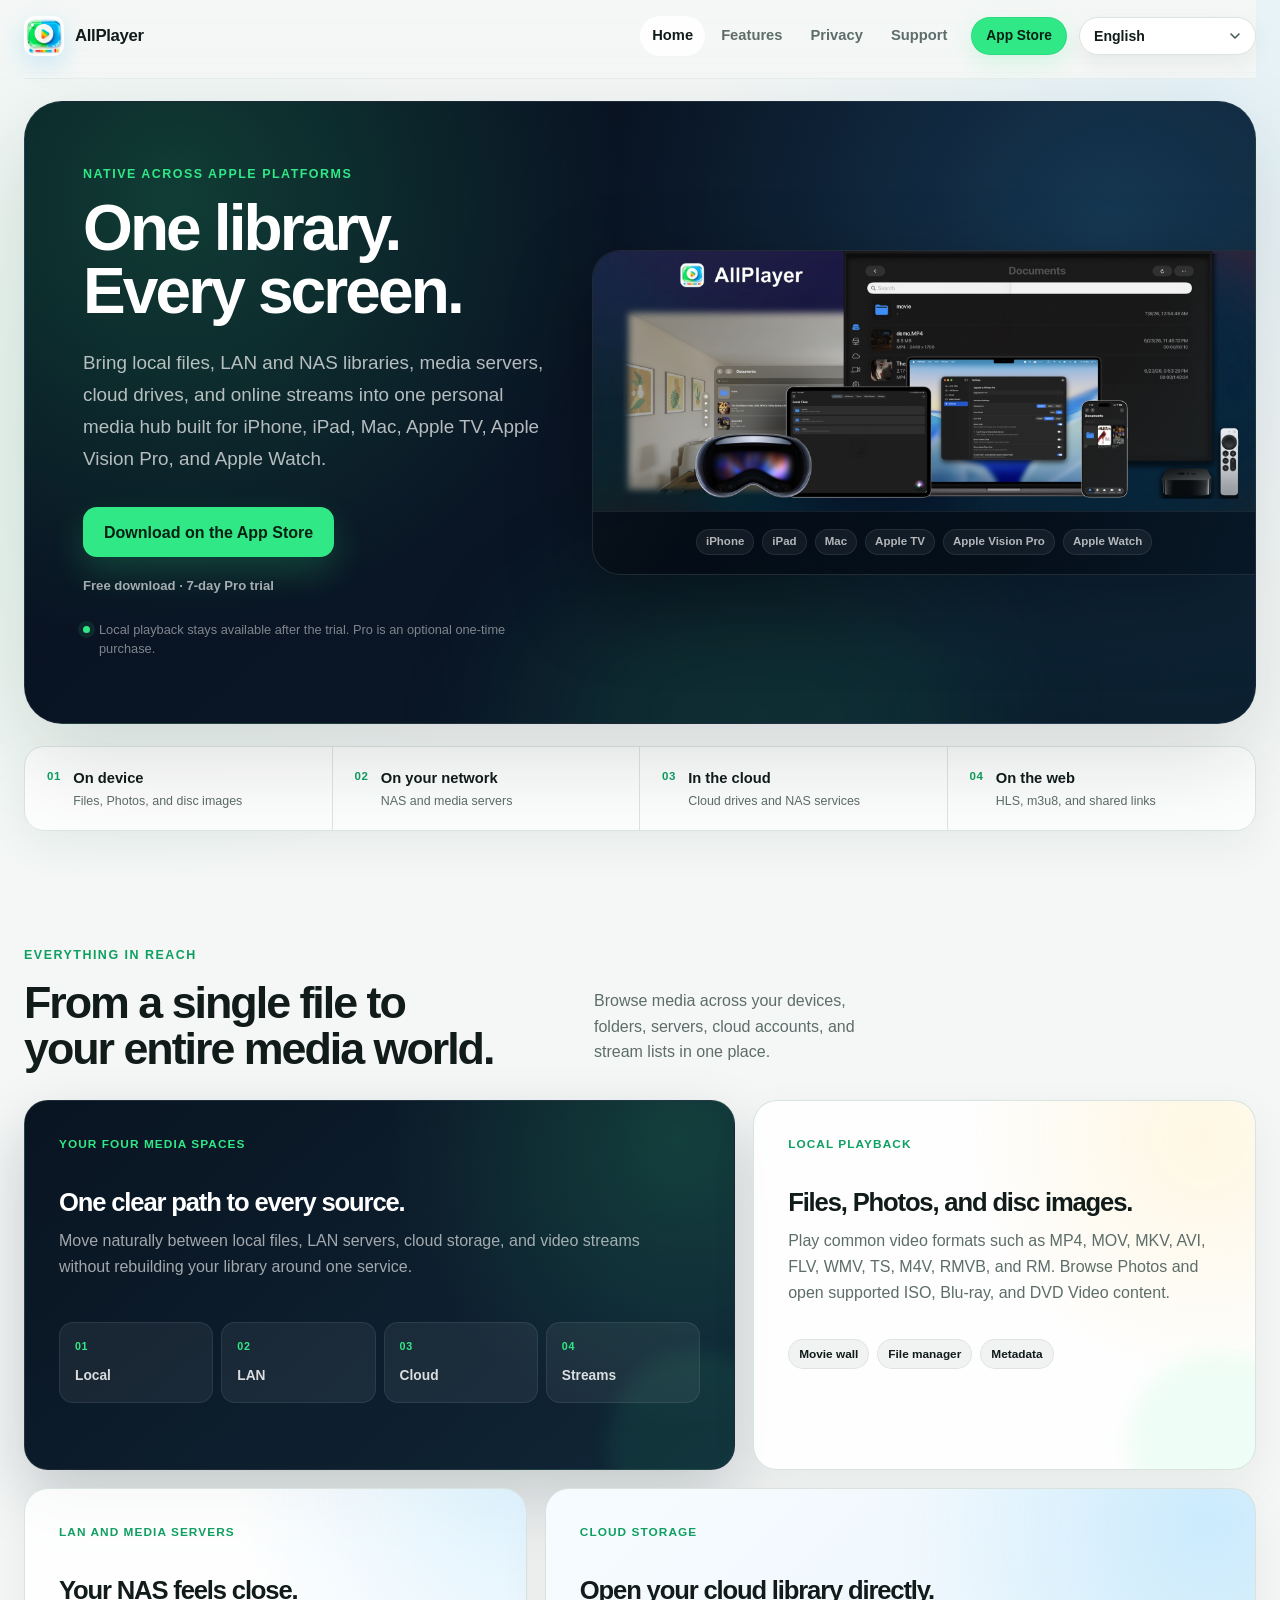
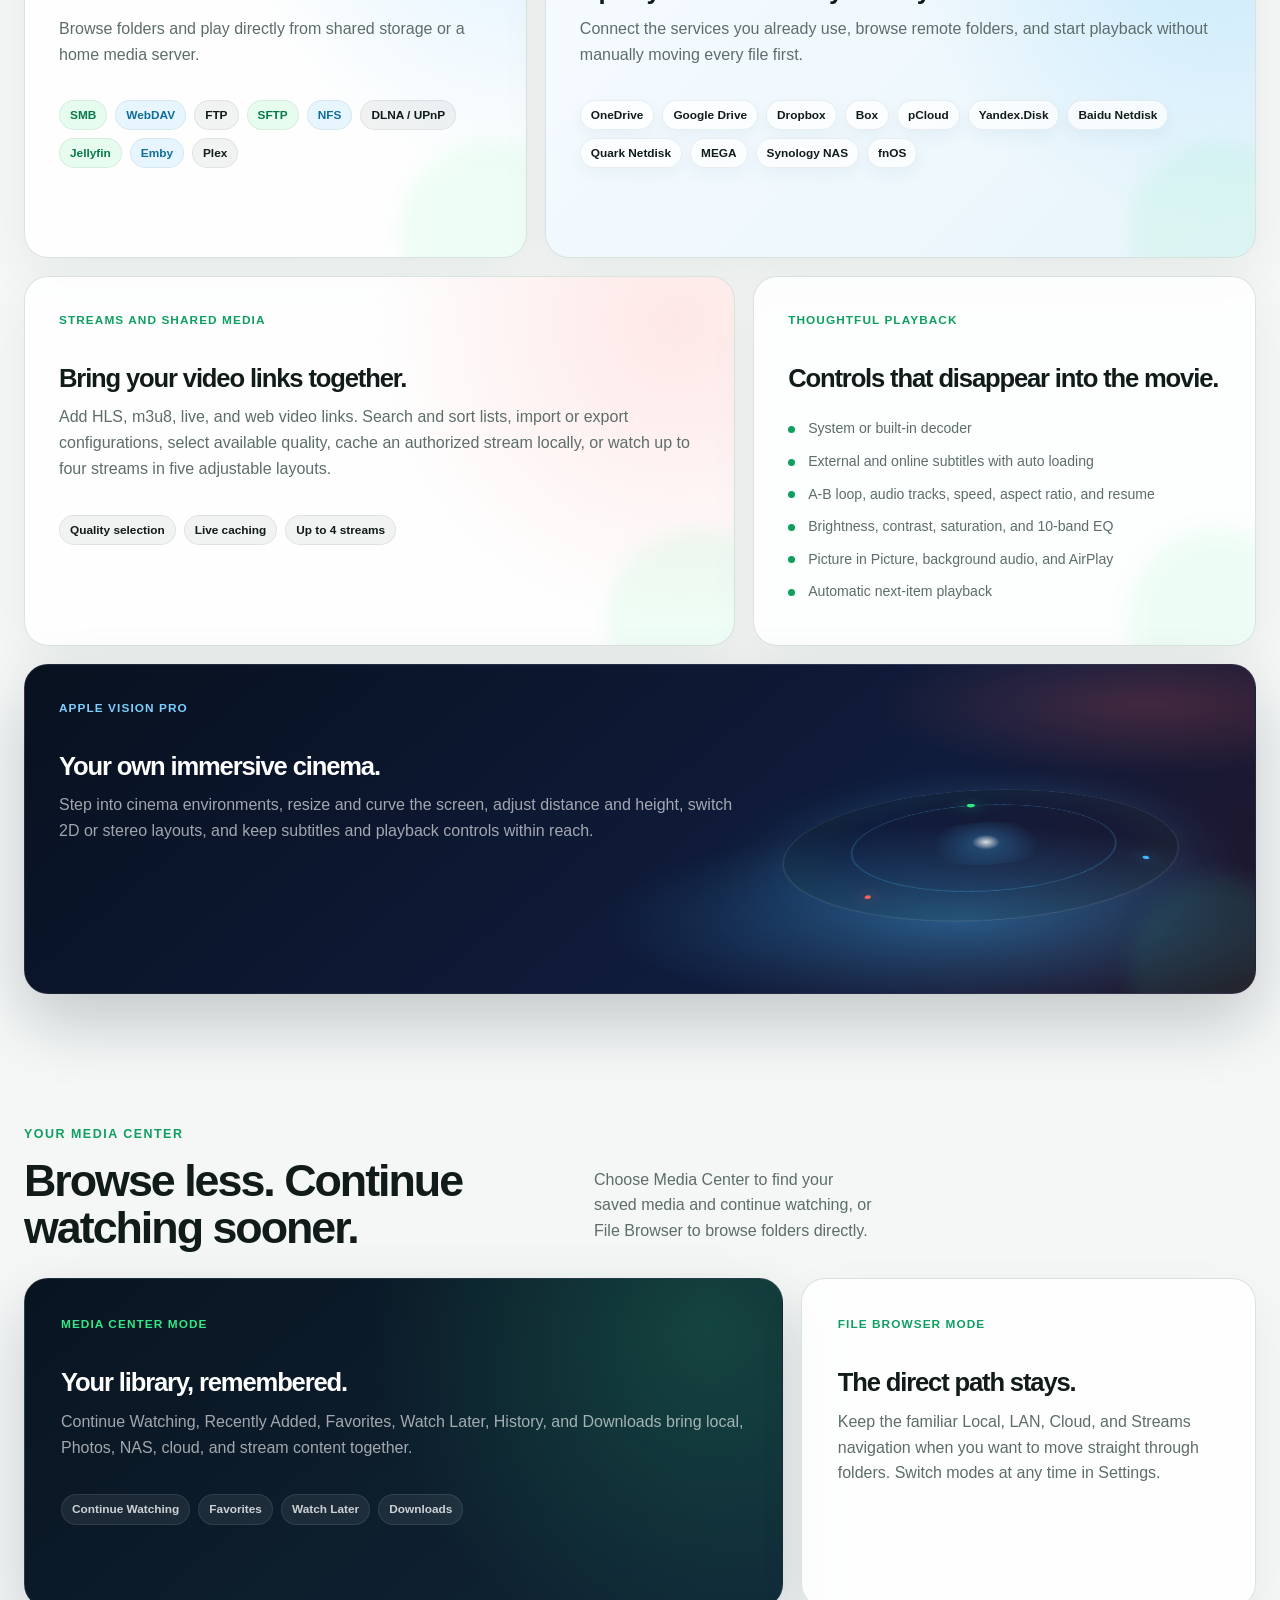
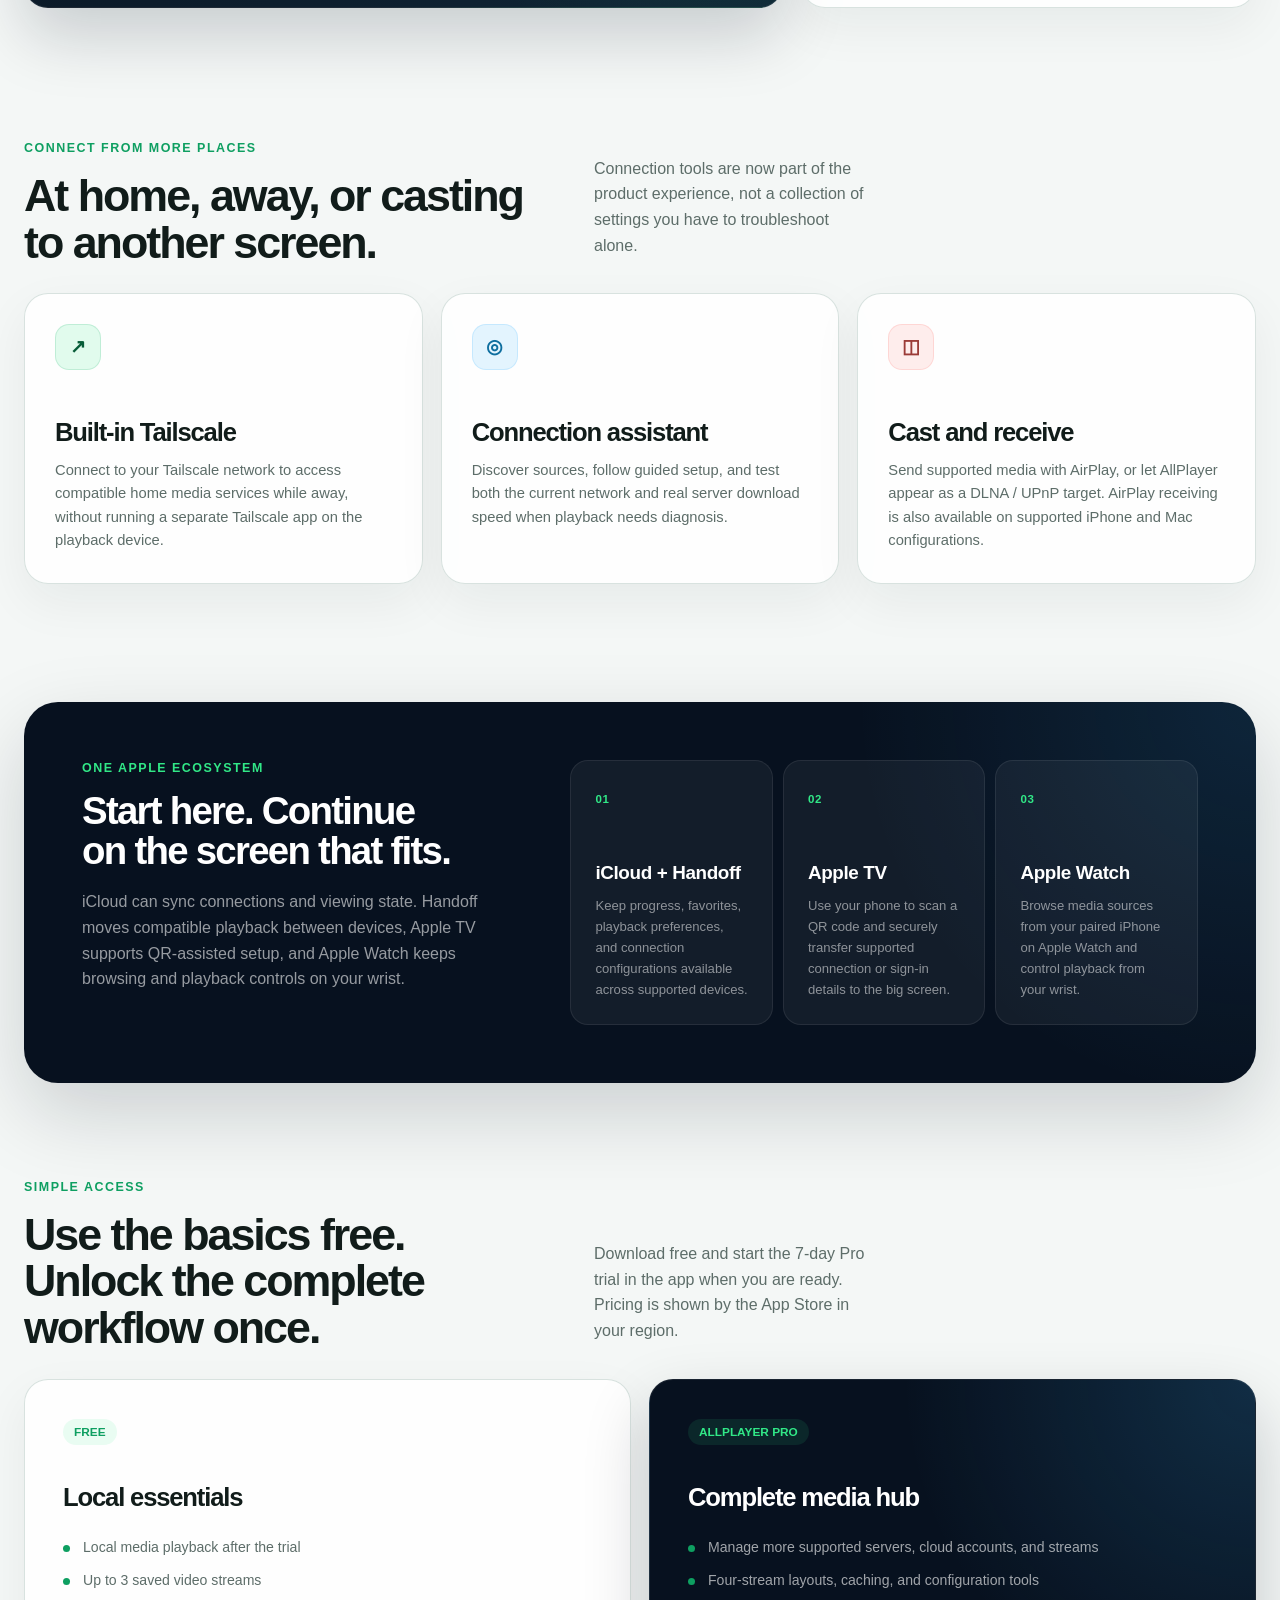
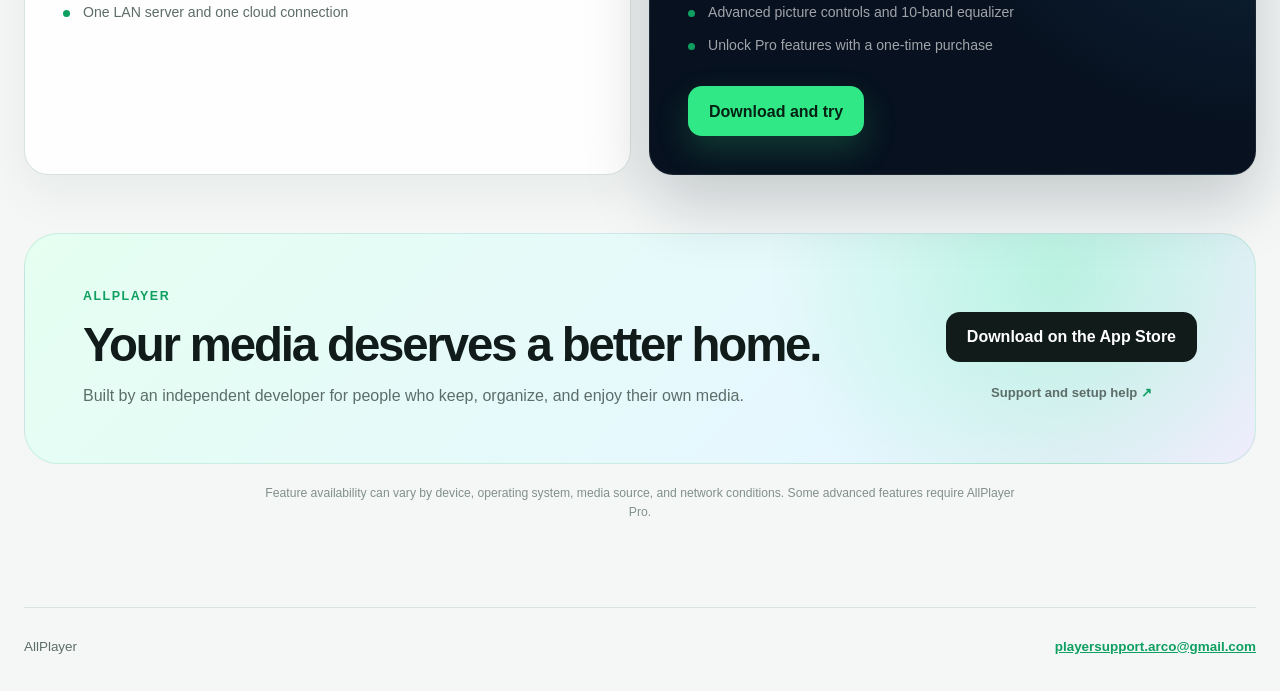
==== commit e33e3f37: "Show resolved language directly in website selector" ====
--- a/index.html
+++ b/index.html
@@ -14,7 +14,7 @@
     <link rel="canonical" href="https://allplayer.uk/">
     <title data-copy="home_title">AllPlayer — Your Personal Media Hub</title>
     <link rel="icon" href="app-icon.png">
-    <link rel="stylesheet" href="styles.css">
+    <link rel="stylesheet" href="styles.css?v=20260930-i18n">
     <script type="application/ld+json">
     {
         "@context": "https://schema.org",
@@ -288,7 +288,7 @@
         <p>AllPlayer</p>
         <p><a href="mailto:playersupport.arco@gmail.com">playersupport.arco@gmail.com</a></p>
     </footer>
-    <script src="script.js" type="module"></script>
-    <script type="module" src="release-notes.mjs"></script>
+    <script src="script.js?v=20260930-i18n2" type="module"></script>
+    <script type="module" src="release-notes.mjs?v=20260930-i18n"></script>
 </body>
 </html>
